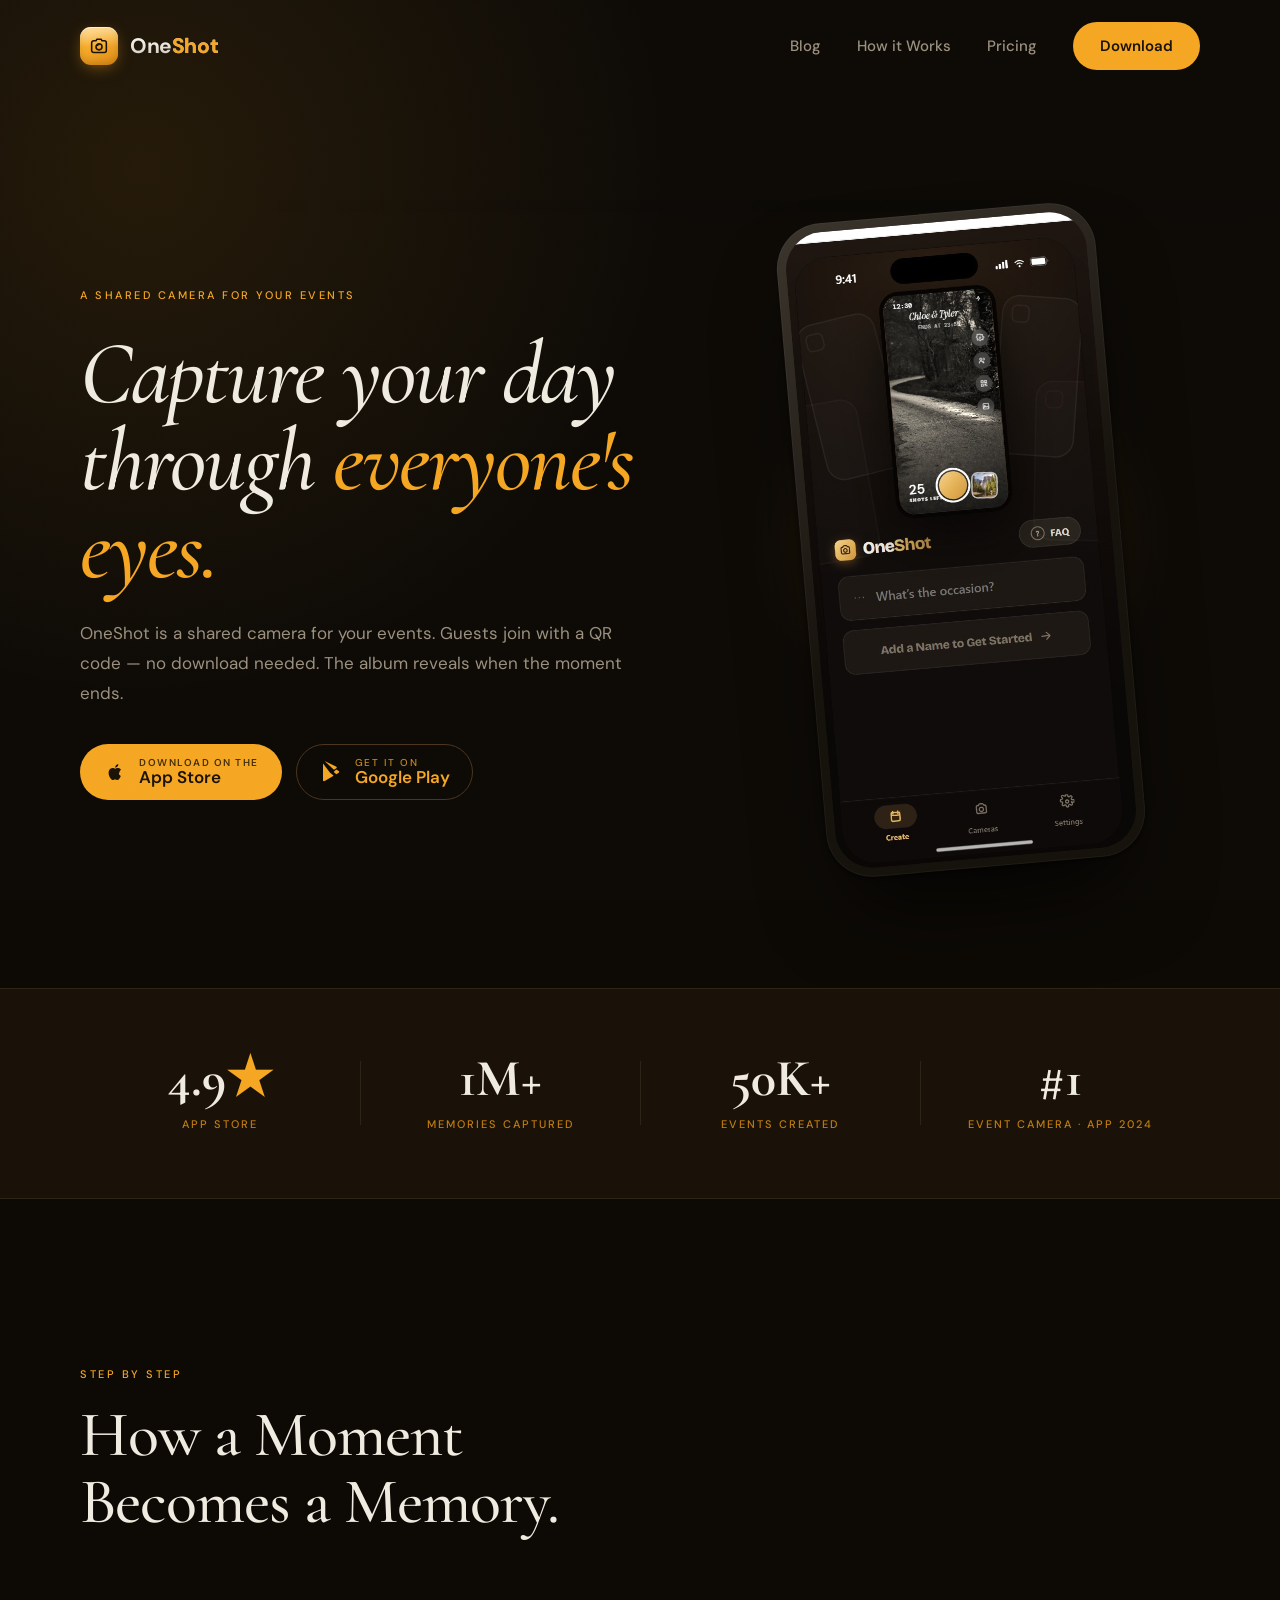
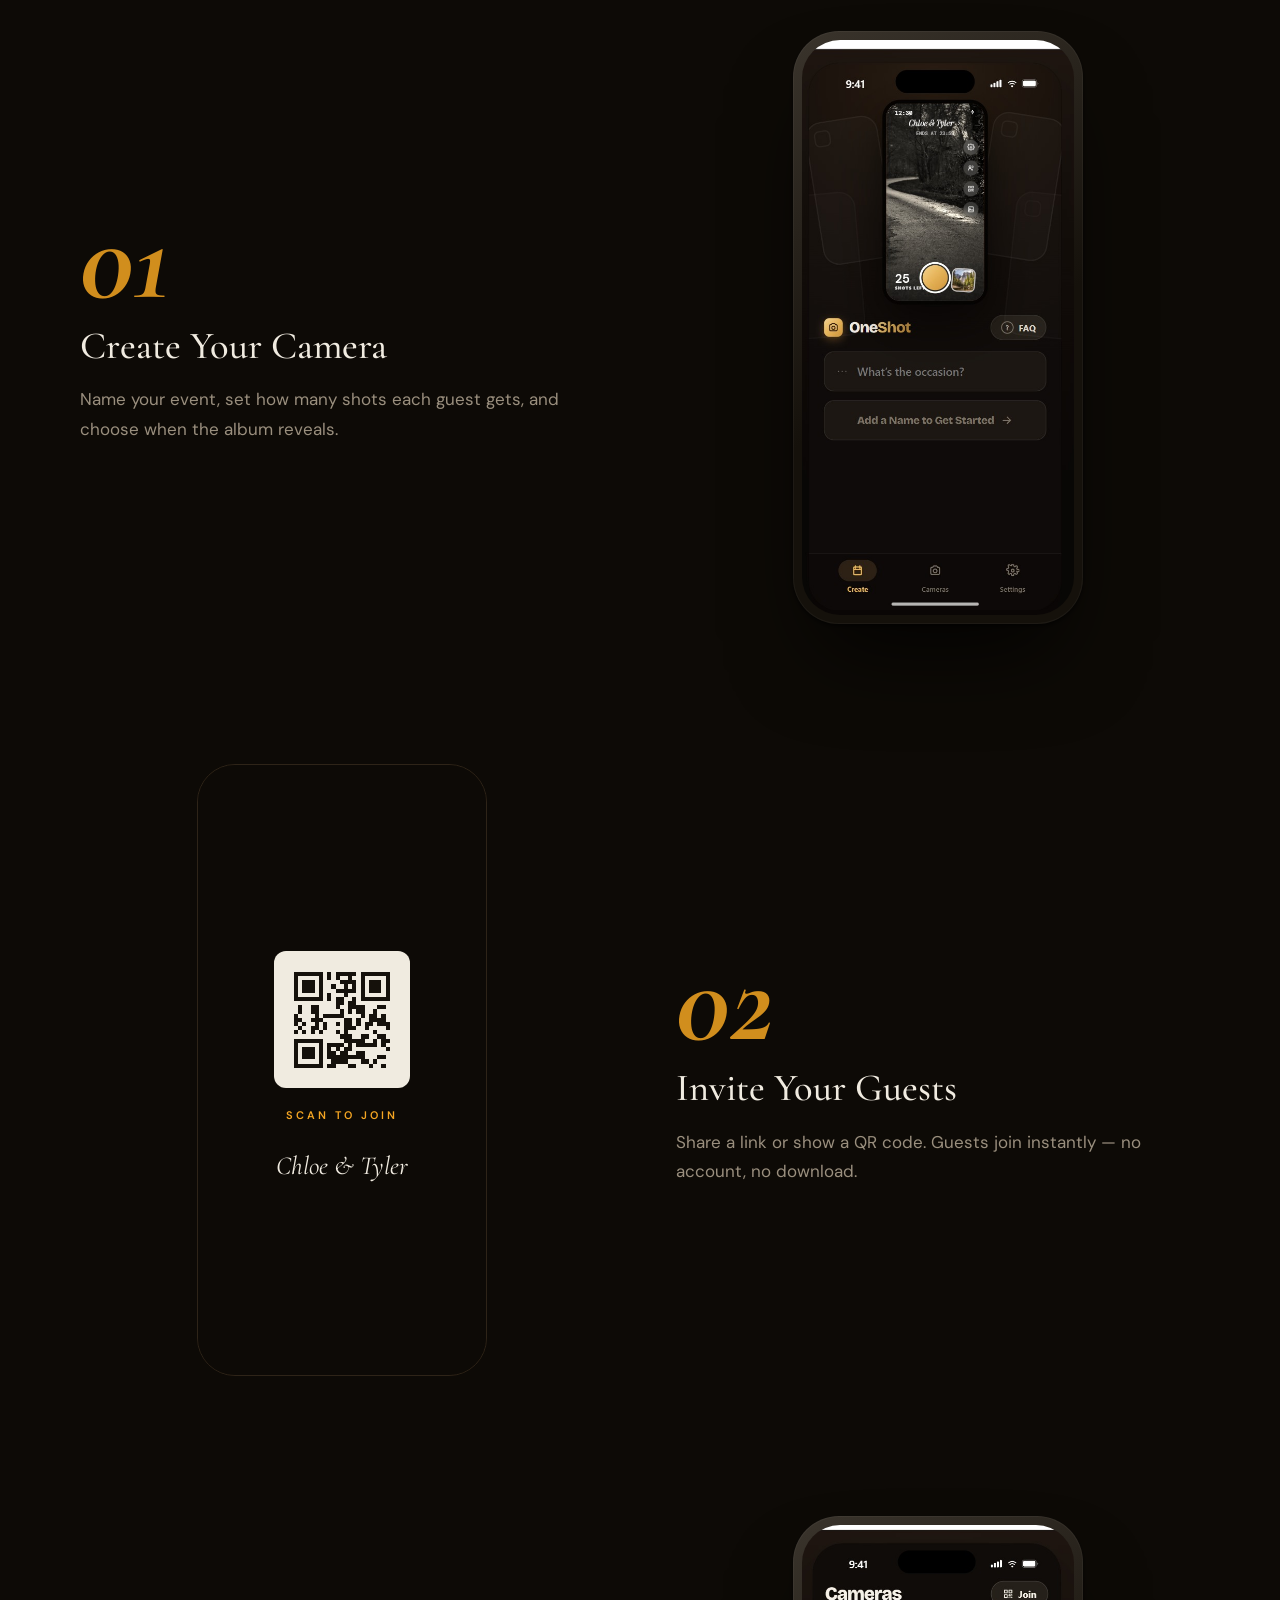
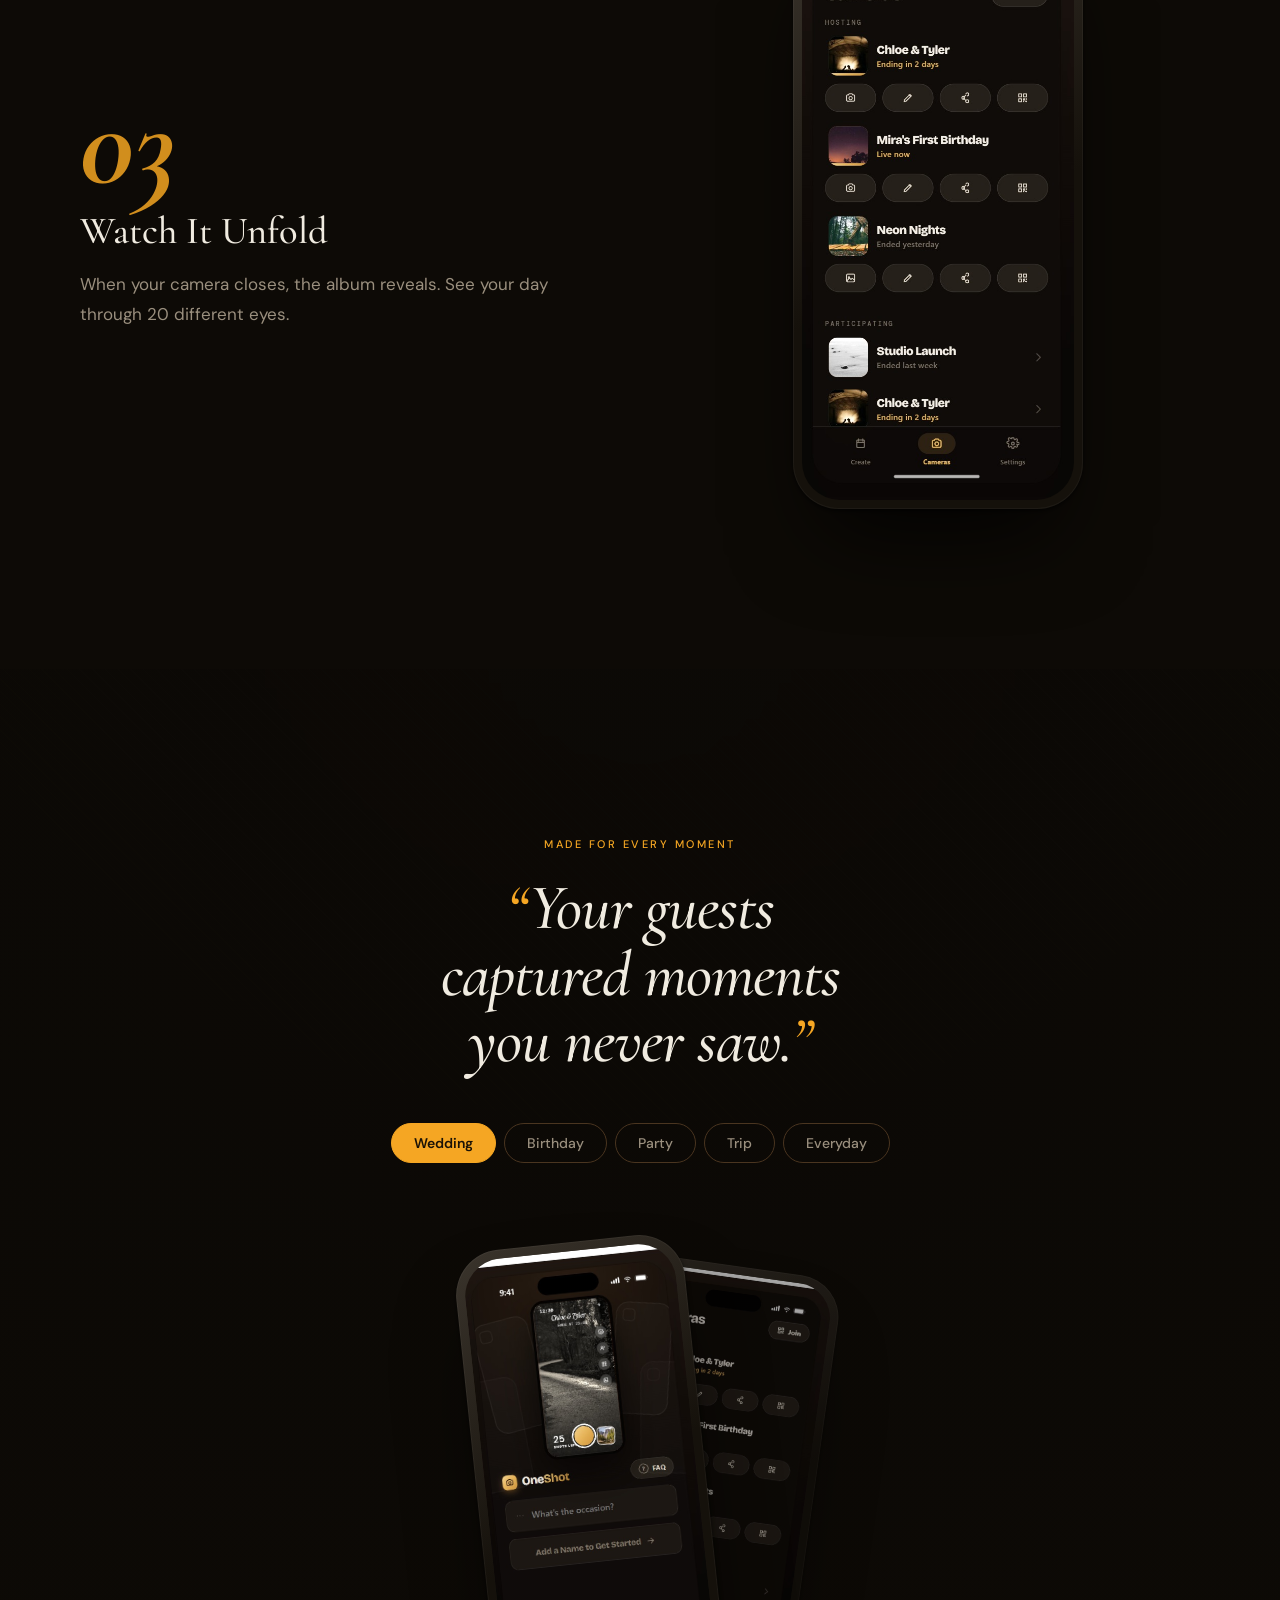
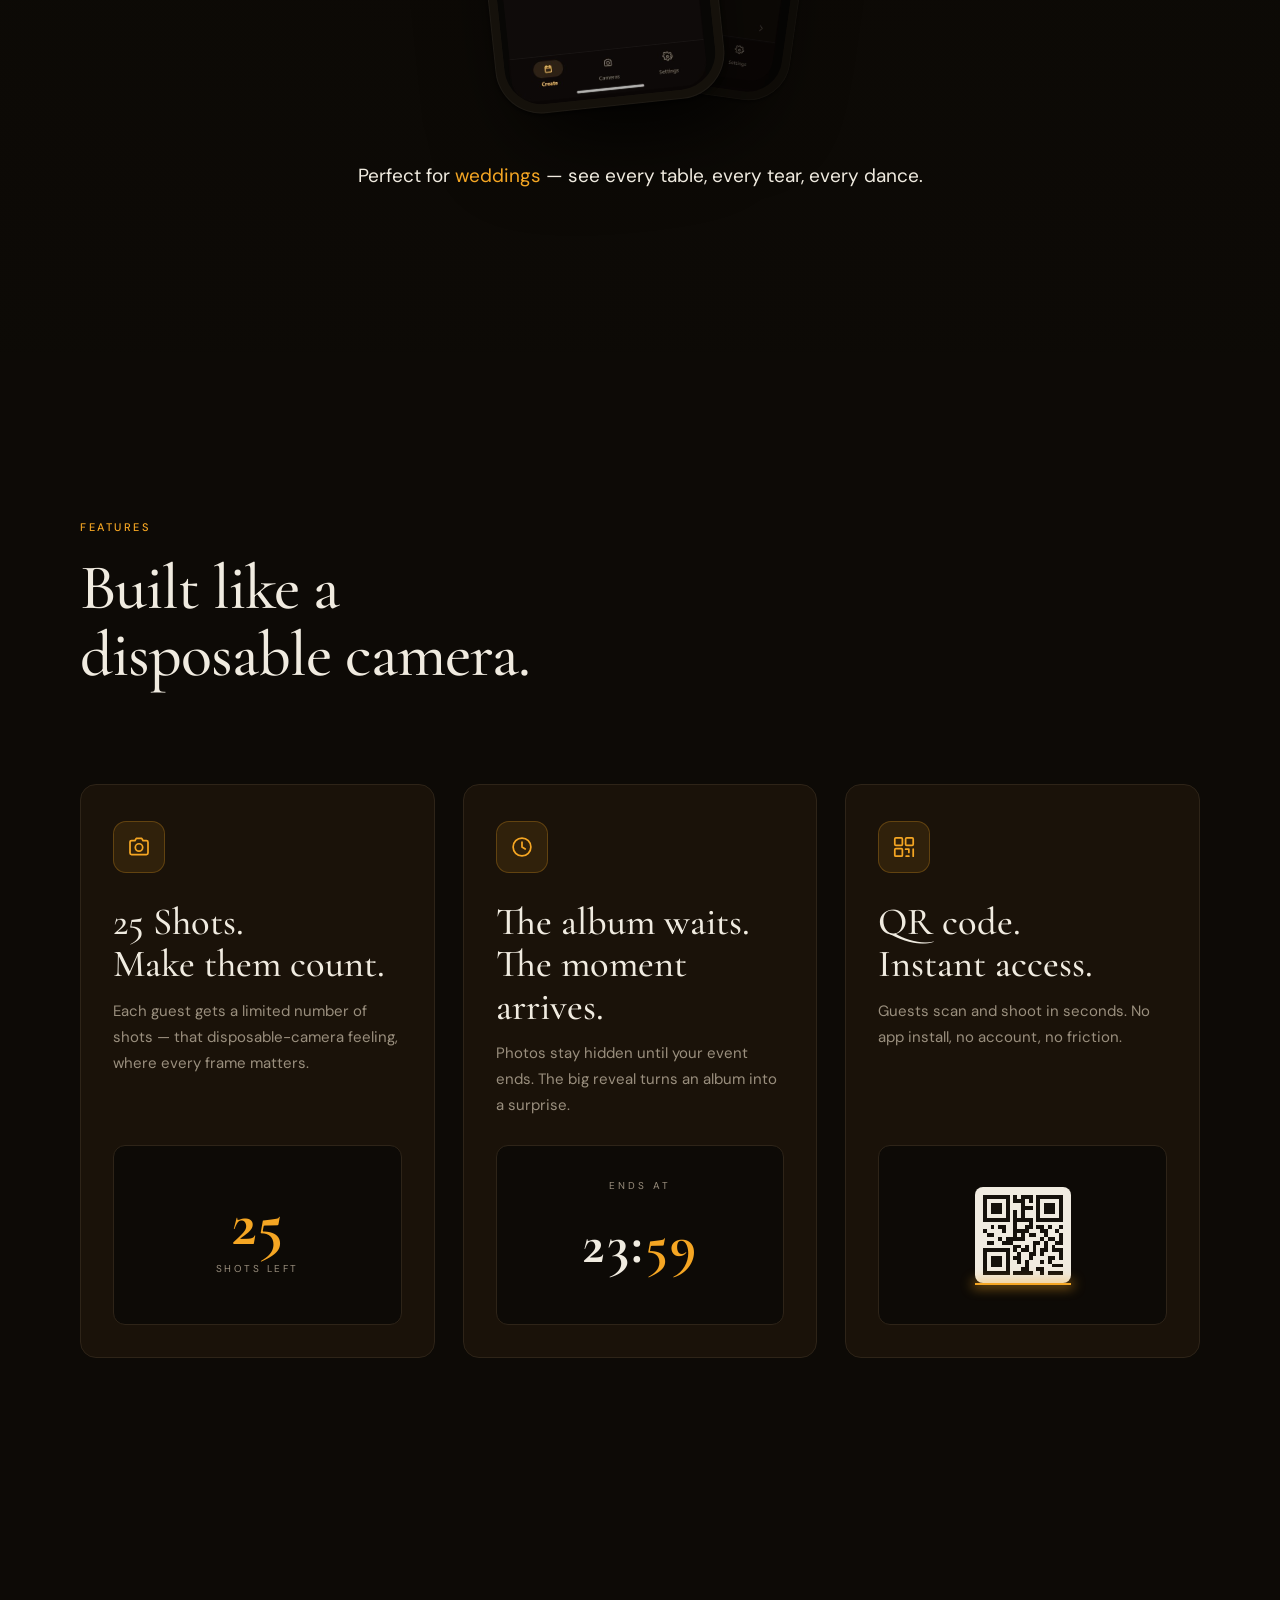
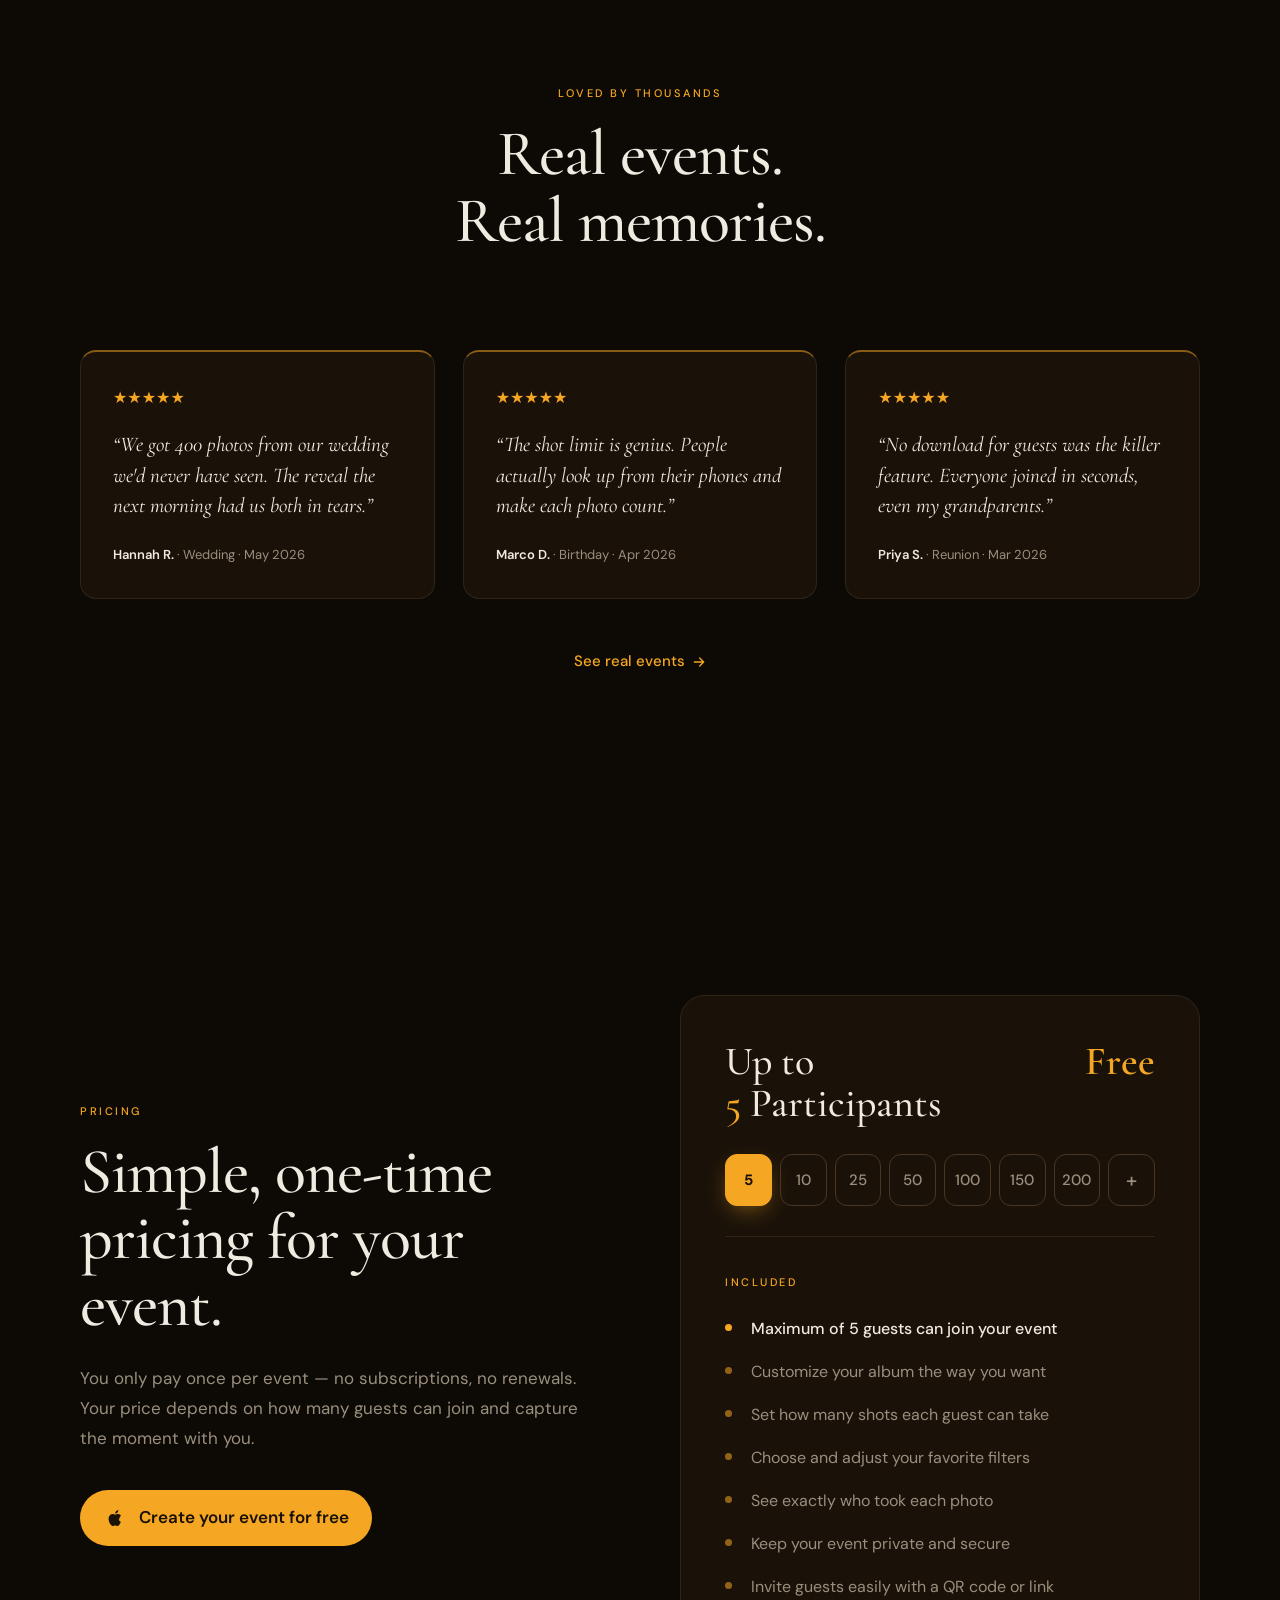
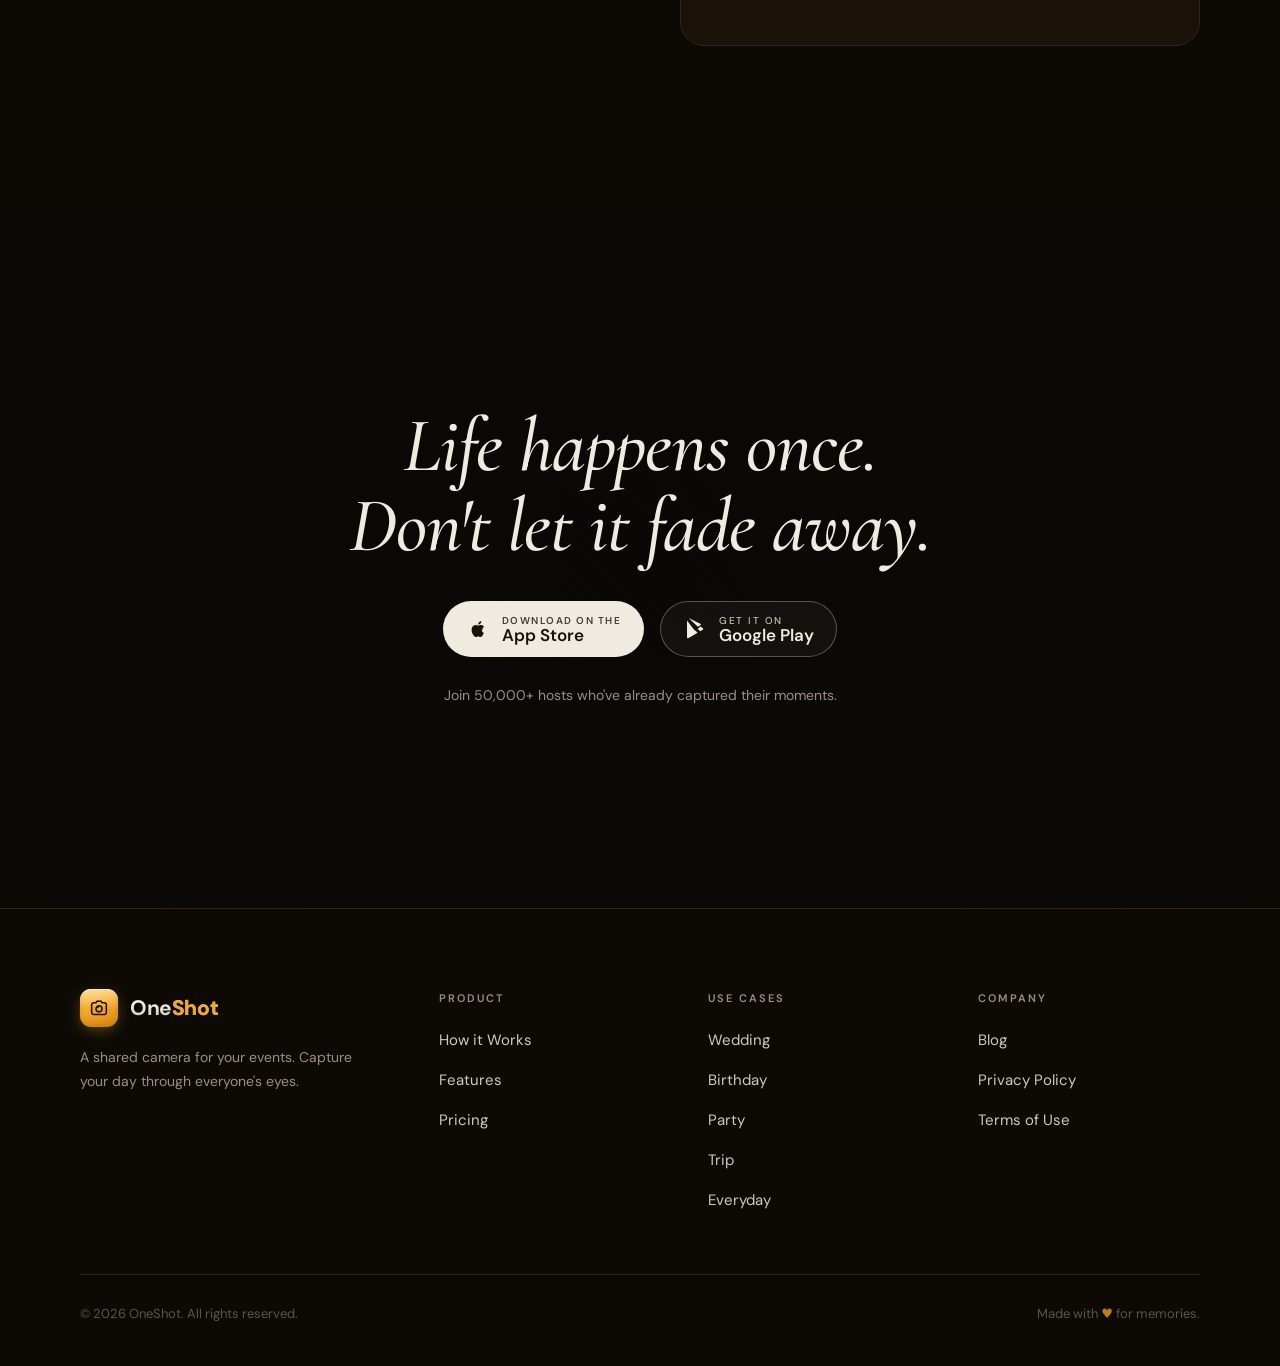
==== index.html @ 164ce658 "OneShot landing page + blog Static marketing site for the OneShot shared-camera app: cinematic hero," ====
<!DOCTYPE html>
<html lang="en">
<head>
<meta charset="UTF-8">
<meta name="viewport" content="width=device-width, initial-scale=1.0">
<title>OneShot — A shared camera for your events</title>
<meta name="description" content="OneShot is a shared camera for your events. Guests join with a QR code — no download needed. The album reveals when the moment ends.">
<link rel="preconnect" href="https://fonts.googleapis.com">
<link rel="preconnect" href="https://fonts.gstatic.com" crossorigin>
<link rel="stylesheet" href="css/styles.css">
</head>
<body>
<div class="grain"></div>

<!-- ============================ NAV ============================ -->
<header class="nav" id="nav">
  <div class="nav-inner">
    <a href="#top" class="logo">
      <span class="logo-mark">
        <svg viewBox="0 0 24 24" fill="none" stroke="currentColor" stroke-width="1.7" stroke-linecap="round" stroke-linejoin="round"><path d="M8.7 6.3l1-1.7h4.6l1 1.7h2.5A2.2 2.2 0 0 1 20 8.5v8.3A2.2 2.2 0 0 1 17.8 19H6.2A2.2 2.2 0 0 1 4 16.8V8.5a2.2 2.2 0 0 1 2.2-2.2z"/><circle cx="12" cy="12.9" r="3.3"/><path d="M10.1 11.6a2.5 2.5 0 0 1 1.9-1" stroke-width="1.3"/></svg>
      </span>
      <span class="logo-word">One<b>Shot</b></span>
    </a>
    <nav class="nav-links">
      <a class="navlink" href="blog.html">Blog</a>
      <a class="navlink" href="#how">How it Works</a>
      <a class="navlink" href="#pricing">Pricing</a>
      <a class="btn btn-primary" href="#download">Download</a>
    </nav>
    <button class="nav-toggle" id="navToggle" aria-label="Open menu">
      <svg viewBox="0 0 24 24" fill="none" stroke="currentColor" stroke-width="1.8" stroke-linecap="round"><path d="M4 7h16M4 12h16M4 17h16"/></svg>
    </button>
  </div>
</header>

<!-- Mobile menu overlay -->
<div class="mobile-menu" id="mobileMenu">
  <div class="mm-top">
    <span class="logo"><span class="logo-mark"><svg viewBox="0 0 24 24" fill="none" stroke="currentColor" stroke-width="1.7" stroke-linecap="round" stroke-linejoin="round"><path d="M8.7 6.3l1-1.7h4.6l1 1.7h2.5A2.2 2.2 0 0 1 20 8.5v8.3A2.2 2.2 0 0 1 17.8 19H6.2A2.2 2.2 0 0 1 4 16.8V8.5a2.2 2.2 0 0 1 2.2-2.2z"/><circle cx="12" cy="12.9" r="3.3"/><path d="M10.1 11.6a2.5 2.5 0 0 1 1.9-1" stroke-width="1.3"/></svg></span><span class="logo-word">One<b>Shot</b></span></span>
    <button class="mm-close" id="mmClose" aria-label="Close menu"><svg viewBox="0 0 24 24" fill="none" stroke="currentColor" stroke-width="1.8" stroke-linecap="round"><path d="M6 6l12 12M18 6L6 18"/></svg></button>
  </div>
  <nav>
    <a href="blog.html" data-mm>Blog</a>
    <a href="#how" data-mm>How it Works</a>
    <a href="#features" data-mm>Features</a>
    <a href="#pricing" data-mm>Pricing</a>
    <a href="#download" class="accent" data-mm>Download</a>
  </nav>
</div>

<main id="top">

<!-- ============================ HERO ============================ -->
<section class="hero" id="download">
  <div class="ph hero-bg-photo" data-label=""></div>
  <div class="wrap hero-grid">
    <div class="hero-copy reveal">
      <span class="eyebrow">A shared camera for your events</span>
      <h1 class="h1" id="heroTitle">Capture your day<br>through <span class="accent">everyone's eyes.</span></h1>
      <p class="lead">OneShot is a shared camera for your events. Guests join with a QR code — no download needed. The album reveals when the moment ends.</p>
      <div class="hero-cta">
        <a href="#" class="btn btn-primary store-btn">
          <svg viewBox="0 0 24 24" fill="currentColor"><path d="M16.4 12.7c0-2 1.6-3 1.7-3a3.7 3.7 0 0 0-2.9-1.6c-1.2-.1-2.4.7-3 .7s-1.6-.7-2.6-.7A3.9 3.9 0 0 0 6.3 10c-1.4 2.5-.4 6.1 1 8.1.6 1 1.4 2.1 2.4 2 .9 0 1.3-.6 2.4-.6s1.4.6 2.4.6 1.7-1 2.3-2a8 8 0 0 0 1-2.1 3.5 3.5 0 0 1-2-3.3zM14.5 6.6A3.5 3.5 0 0 0 15.3 4a3.6 3.6 0 0 0-2.3 1.2 3.3 3.3 0 0 0-.8 2.5 3 3 0 0 0 2.3-1.1z"/></svg>
          <span class="sb-stack"><span class="sb-top">Download on the</span><span class="sb-main">App Store</span></span>
        </a>
        <a href="#" class="btn btn-ghost store-btn">
          <svg viewBox="0 0 24 24" fill="currentColor"><path d="M4 3.4v17.2c0 .5.5.8.9.5l9.3-5.4-3.3-3.3L4 3.4zm10.9 6.3l2.4-1.4c.6-.4.6-1.3 0-1.6L5.6 1.1l9.3 8.6zM4.9 21.4l9.7-5.6-2.4-2.4-7.3 8zm12.4-7.2l2.4-1.4c.7-.4.7-1.5 0-1.9l-2.4-1.4-2.6 2.4 2.6 2.3z"/></svg>
          <span class="sb-stack"><span class="sb-top">Get it on</span><span class="sb-main">Google Play</span></span>
        </a>
      </div>
    </div>
    <div class="hero-visual reveal" style="--reveal-delay:.15s">
      <div class="hero-phone">
        <div class="phone">
          <div class="phone-screen"><img src="assets/app-create.jpeg" alt="OneShot Create screen"></div>
        </div>
      </div>
    </div>
  </div>
</section>

<!-- ========================= STATS BAR ========================= -->
<section class="stats">
  <div class="wrap">
    <div class="stats-grid">
      <div class="stat reveal">
        <div class="stat-num"><span data-count="4.9" data-decimals="1">4.9</span><span class="accent">★</span></div>
        <div class="stat-label">App Store</div>
      </div>
      <div class="stat reveal" style="--reveal-delay:.08s">
        <div class="stat-num"><span data-count="1" data-suffix="M+">1M+</span></div>
        <div class="stat-label">Memories Captured</div>
      </div>
      <div class="stat reveal" style="--reveal-delay:.16s">
        <div class="stat-num"><span data-count="50" data-suffix="K+">50K+</span></div>
        <div class="stat-label">Events Created</div>
      </div>
      <div class="stat reveal" style="--reveal-delay:.24s">
        <div class="stat-num">#1</div>
        <div class="stat-label">Event Camera · App 2024</div>
      </div>
    </div>
  </div>
</section>

<!-- ======================= HOW IT WORKS ======================== -->
<section class="how section-pad" id="how">
  <div class="wrap">
    <div class="section-head reveal">
      <span class="eyebrow">Step by step</span>
      <h2 class="h2">How a Moment<br>Becomes a Memory.</h2>
    </div>

    <div class="step reveal">
      <div class="step-text">
        <div class="step-num">01</div>
        <h3 class="h3">Create Your Camera</h3>
        <p>Name your event, set how many shots each guest gets, and choose when the album reveals.</p>
      </div>
      <div class="step-media">
        <div class="phone"><div class="phone-screen"><img src="assets/app-create.jpeg" alt="Create your camera"></div></div>
      </div>
    </div>

    <div class="step reverse reveal">
      <div class="step-text">
        <div class="step-num">02</div>
        <h3 class="h3">Invite Your Guests</h3>
        <p>Share a link or show a QR code. Guests join instantly — no account, no download.</p>
      </div>
      <div class="step-media">
        <div class="step-frame ph" data-label="QR / Invite screen" style="aspect-ratio:535/1130; max-width:290px; border-radius:38px;">
          <div class="invite-mock">
            <div class="qr-big" id="qrBig"></div>
            <div class="invite-label">SCAN TO JOIN</div>
            <div class="invite-event">Chloe &amp; Tyler</div>
          </div>
        </div>
      </div>
    </div>

    <div class="step reveal">
      <div class="step-text">
        <div class="step-num">03</div>
        <h3 class="h3">Watch It Unfold</h3>
        <p>When your camera closes, the album reveals. See your day through 20 different eyes.</p>
      </div>
      <div class="step-media">
        <div class="phone"><div class="phone-screen"><img src="assets/app-cameras.jpeg" alt="Cameras list"></div></div>
      </div>
    </div>
  </div>
</section>

<!-- ========================= USE CASES ========================= -->
<section class="usecases" id="usecases">
  <div class="ph usecases-bg" id="usecaseBg" data-label=""></div>
  <div class="wrap">
    <div style="text-align:center" class="reveal">
      <span class="eyebrow">Made for every moment</span>
      <h2 class="h2 italic usecases-quote"><span class="qmark">“</span>Your guests captured moments you never saw.<span class="qmark">”</span></h2>
    </div>

    <div class="tabs reveal" id="tabs">
      <button class="tab active" data-tab="wedding">Wedding</button>
      <button class="tab" data-tab="birthday">Birthday</button>
      <button class="tab" data-tab="party">Party</button>
      <button class="tab" data-tab="trip">Trip</button>
      <button class="tab" data-tab="everyday">Everyday</button>
    </div>

    <div class="usecase-stage reveal">
      <div class="usecase-panel active" data-panel="wedding">
        <div class="usecase-phones">
          <div class="phone back"><div class="phone-screen"><img src="assets/app-cameras.jpeg" alt=""></div></div>
          <div class="phone front"><div class="phone-screen"><img src="assets/app-create.jpeg" alt=""></div></div>
        </div>
        <p class="usecase-caption">Perfect for <span class="accent">weddings</span> — see every table, every tear, every dance.</p>
      </div>
      <div class="usecase-panel" data-panel="birthday">
        <div class="usecase-phones">
          <div class="phone back"><div class="phone-screen"><img src="assets/app-create.jpeg" alt=""></div></div>
          <div class="phone front"><div class="phone-screen"><img src="assets/app-cameras.jpeg" alt=""></div></div>
        </div>
        <p class="usecase-caption">Every <span class="accent">birthday</span> wish, candle and surprise — caught from the crowd, not just the host.</p>
      </div>
      <div class="usecase-panel" data-panel="party">
        <div class="usecase-phones">
          <div class="phone back"><div class="phone-screen"><img src="assets/app-cameras.jpeg" alt=""></div></div>
          <div class="phone front"><div class="phone-screen"><img src="assets/app-create.jpeg" alt=""></div></div>
        </div>
        <p class="usecase-caption">The <span class="accent">party</span> as everyone lived it — the late nights you'd otherwise forget.</p>
      </div>
      <div class="usecase-panel" data-panel="trip">
        <div class="usecase-phones">
          <div class="phone back"><div class="phone-screen"><img src="assets/app-create.jpeg" alt=""></div></div>
          <div class="phone front"><div class="phone-screen"><img src="assets/app-cameras.jpeg" alt=""></div></div>
        </div>
        <p class="usecase-caption">One shared roll for the whole <span class="accent">trip</span> — every viewpoint, one album.</p>
      </div>
      <div class="usecase-panel" data-panel="everyday">
        <div class="usecase-phones">
          <div class="phone back"><div class="phone-screen"><img src="assets/app-cameras.jpeg" alt=""></div></div>
          <div class="phone front"><div class="phone-screen"><img src="assets/app-create.jpeg" alt=""></div></div>
        </div>
        <p class="usecase-caption">Even an <span class="accent">everyday</span> dinner becomes worth remembering when everyone shoots it.</p>
      </div>
    </div>
  </div>
</section>

<!-- ========================= FEATURES ========================== -->
<section class="features section-pad" id="features">
  <div class="wrap">
    <div class="section-head reveal">
      <span class="eyebrow">Features</span>
      <h2 class="h2">Built like a<br>disposable camera.</h2>
    </div>
    <div class="features-grid">
      <div class="feature-card reveal">
        <div class="feature-icon"><svg viewBox="0 0 24 24" fill="none" stroke="currentColor" stroke-width="1.6" stroke-linecap="round" stroke-linejoin="round"><path d="M14.5 4l1.3 2.2h3A1.5 1.5 0 0 1 20.3 7.7v9.8A1.5 1.5 0 0 1 18.8 19H5.2A1.5 1.5 0 0 1 3.7 17.5V7.7A1.5 1.5 0 0 1 5.2 6.2h3L9.5 4z"/><circle cx="12" cy="12.4" r="3.4"/></svg></div>
        <h3 class="h3">25 Shots.<br>Make them count.</h3>
        <p>Each guest gets a limited number of shots — that disposable-camera feeling, where every frame matters.</p>
        <div class="feature-visual">
          <div class="shot-counter"><div class="num" id="shotNum">25</div><div class="lbl">Shots Left</div></div>
        </div>
      </div>

      <div class="feature-card reveal" style="--reveal-delay:.1s">
        <div class="feature-icon"><svg viewBox="0 0 24 24" fill="none" stroke="currentColor" stroke-width="1.6" stroke-linecap="round" stroke-linejoin="round"><circle cx="12" cy="12" r="8.2"/><path d="M12 7.5V12l3 1.8"/></svg></div>
        <h3 class="h3">The album waits.<br>The moment arrives.</h3>
        <p>Photos stay hidden until your event ends. The big reveal turns an album into a surprise.</p>
        <div class="feature-visual">
          <div class="clock-vis"><div class="ends">Ends at</div><div class="time">23:<span class="accent">59</span></div></div>
        </div>
      </div>

      <div class="feature-card reveal" style="--reveal-delay:.2s">
        <div class="feature-icon"><svg viewBox="0 0 24 24" fill="none" stroke="currentColor" stroke-width="1.6" stroke-linecap="round" stroke-linejoin="round"><rect x="3.5" y="3.5" width="7" height="7" rx="1"/><rect x="3.5" y="13.5" width="7" height="7" rx="1"/><rect x="13.5" y="3.5" width="7" height="7" rx="1"/><path d="M13.5 14h3v3M20.5 14v6.5M16.5 20.5H14"/></svg></div>
        <h3 class="h3">QR code.<br>Instant access.</h3>
        <p>Guests scan and shoot in seconds. No app install, no account, no friction.</p>
        <div class="feature-visual">
          <div class="qr-vis"><div id="qrSmall"></div><div class="qr-scan"></div></div>
        </div>
      </div>
    </div>
  </div>
</section>

<!-- ======================= TESTIMONIALS ======================== -->
<section class="testimonials section-pad">
  <div class="wrap">
    <div class="section-head reveal" style="margin-inline:auto; text-align:center;">
      <span class="eyebrow">Loved by thousands</span>
      <h2 class="h2">Real events.<br>Real memories.</h2>
    </div>
    <div class="testi-grid">
      <div class="testi-card reveal">
        <div class="stars">★★★★★</div>
        <p class="testi-text">“We got 400 photos from our wedding we'd never have seen. The reveal the next morning had us both in tears.”</p>
        <div class="testi-meta"><b>Hannah R.</b> · Wedding · May 2026</div>
      </div>
      <div class="testi-card reveal" style="--reveal-delay:.1s">
        <div class="stars">★★★★★</div>
        <p class="testi-text">“The shot limit is genius. People actually look up from their phones and make each photo count.”</p>
        <div class="testi-meta"><b>Marco D.</b> · Birthday · Apr 2026</div>
      </div>
      <div class="testi-card reveal" style="--reveal-delay:.2s">
        <div class="stars">★★★★★</div>
        <p class="testi-text">“No download for guests was the killer feature. Everyone joined in seconds, even my grandparents.”</p>
        <div class="testi-meta"><b>Priya S.</b> · Reunion · Mar 2026</div>
      </div>
    </div>
    <div style="text-align:center; margin-top:48px;" class="reveal">
      <a href="#" class="text-link">See real events <svg viewBox="0 0 24 24" fill="none" stroke="currentColor" stroke-width="2" stroke-linecap="round" stroke-linejoin="round"><path d="M5 12h14M13 6l6 6-6 6"/></svg></a>
    </div>
  </div>
</section>

<!-- ========================== PRICING ========================== -->
<section class="pricing section-pad" id="pricing">
  <div class="wrap pricing-layout">
    <div class="pricing-copy reveal">
      <span class="eyebrow">Pricing</span>
      <h2 class="h2">Simple, one-time<br>pricing for your event.</h2>
      <p class="lead">You only pay once per event — no subscriptions, no renewals. Your price depends on how many guests can join and capture the moment with you.</p>
      <a href="#download" class="btn btn-primary store-btn">
        <svg viewBox="0 0 24 24" fill="currentColor"><path d="M16.4 12.7c0-2 1.6-3 1.7-3a3.7 3.7 0 0 0-2.9-1.6c-1.2-.1-2.4.7-3 .7s-1.6-.7-2.6-.7A3.9 3.9 0 0 0 6.3 10c-1.4 2.5-.4 6.1 1 8.1.6 1 1.4 2.1 2.4 2 .9 0 1.3-.6 2.4-.6s1.4.6 2.4.6 1.7-1 2.3-2a8 8 0 0 0 1-2.1 3.5 3.5 0 0 1-2-3.3zM14.5 6.6A3.5 3.5 0 0 0 15.3 4a3.6 3.6 0 0 0-2.3 1.2 3.3 3.3 0 0 0-.8 2.5 3 3 0 0 0 2.3-1.1z"/></svg>
        <span class="sb-main">Create your event for free</span>
      </a>
    </div>

    <div class="pricing-card reveal" style="--reveal-delay:.12s">
      <div class="pc-head">
        <div class="pc-title">Up to<br><span id="pcCount" class="pc-anim">5</span> Participants</div>
        <div class="pc-price pc-anim" id="pcPrice">Free</div>
      </div>
      <div class="pc-pills" id="pcPills">
        <button class="pc-pill active" data-n="5">5</button>
        <button class="pc-pill" data-n="10">10</button>
        <button class="pc-pill" data-n="25">25</button>
        <button class="pc-pill" data-n="50">50</button>
        <button class="pc-pill" data-n="100">100</button>
        <button class="pc-pill" data-n="150">150</button>
        <button class="pc-pill" data-n="200">200</button>
        <button class="pc-pill pc-pill-plus" data-n="custom" aria-label="More than 200">+</button>
      </div>
      <div class="pc-divider"></div>
      <div class="pc-included">
        <span class="eyebrow">Included</span>
        <ul>
          <li id="pcMax">Maximum of 5 guests can join your event</li>
          <li>Customize your album the way you want</li>
          <li>Set how many shots each guest can take</li>
          <li>Choose and adjust your favorite filters</li>
          <li>See exactly who took each photo</li>
          <li>Keep your event private and secure</li>
          <li>Invite guests easily with a QR code or link</li>
        </ul>
      </div>
    </div>
  </div>
</section>

<!-- ========================= FINAL CTA ========================= -->
<section class="final">
  <div class="ph final-bg" data-label=""></div>
  <div class="wrap">
    <h2 class="h2 italic reveal" style="font-size:clamp(44px,6vw,80px)">Life happens once.<br>Don't let it fade away.</h2>
    <div class="final-stores reveal" style="--reveal-delay:.1s">
      <a href="#" class="btn btn-light store-btn">
        <svg viewBox="0 0 24 24" fill="currentColor"><path d="M16.4 12.7c0-2 1.6-3 1.7-3a3.7 3.7 0 0 0-2.9-1.6c-1.2-.1-2.4.7-3 .7s-1.6-.7-2.6-.7A3.9 3.9 0 0 0 6.3 10c-1.4 2.5-.4 6.1 1 8.1.6 1 1.4 2.1 2.4 2 .9 0 1.3-.6 2.4-.6s1.4.6 2.4.6 1.7-1 2.3-2a8 8 0 0 0 1-2.1 3.5 3.5 0 0 1-2-3.3zM14.5 6.6A3.5 3.5 0 0 0 15.3 4a3.6 3.6 0 0 0-2.3 1.2 3.3 3.3 0 0 0-.8 2.5 3 3 0 0 0 2.3-1.1z"/></svg>
        <span class="sb-stack"><span class="sb-top">Download on the</span><span class="sb-main">App Store</span></span>
      </a>
      <a href="#" class="btn btn-outline-light store-btn">
        <svg viewBox="0 0 24 24" fill="currentColor"><path d="M4 3.4v17.2c0 .5.5.8.9.5l9.3-5.4-3.3-3.3L4 3.4zm10.9 6.3l2.4-1.4c.6-.4.6-1.3 0-1.6L5.6 1.1l9.3 8.6zM4.9 21.4l9.7-5.6-2.4-2.4-7.3 8zm12.4-7.2l2.4-1.4c.7-.4.7-1.5 0-1.9l-2.4-1.4-2.6 2.4 2.6 2.3z"/></svg>
        <span class="sb-stack"><span class="sb-top">Get it on</span><span class="sb-main">Google Play</span></span>
      </a>
    </div>
    <p class="final-note reveal" style="--reveal-delay:.2s">Join 50,000+ hosts who've already captured their moments.</p>
  </div>
</section>

</main>

<!-- ========================== FOOTER =========================== -->
<footer class="footer">
  <div class="wrap">
    <div class="footer-grid">
      <div class="footer-brand">
        <a href="#top" class="logo">
          <span class="logo-mark"><svg viewBox="0 0 24 24" fill="none" stroke="currentColor" stroke-width="1.7" stroke-linecap="round" stroke-linejoin="round"><path d="M8.7 6.3l1-1.7h4.6l1 1.7h2.5A2.2 2.2 0 0 1 20 8.5v8.3A2.2 2.2 0 0 1 17.8 19H6.2A2.2 2.2 0 0 1 4 16.8V8.5a2.2 2.2 0 0 1 2.2-2.2z"/><circle cx="12" cy="12.9" r="3.3"/><path d="M10.1 11.6a2.5 2.5 0 0 1 1.9-1" stroke-width="1.3"/></svg></span>
          <span class="logo-word">One<b>Shot</b></span>
        </a>
        <p>A shared camera for your events. Capture your day through everyone's eyes.</p>
      </div>
      <div class="footer-col">
        <h4>Product</h4>
        <ul><li><a href="#how">How it Works</a></li><li><a href="#features">Features</a></li><li><a href="#pricing">Pricing</a></li></ul>
      </div>
      <div class="footer-col">
        <h4>Use Cases</h4>
        <ul><li><a href="#usecases">Wedding</a></li><li><a href="#usecases">Birthday</a></li><li><a href="#usecases">Party</a></li><li><a href="#usecases">Trip</a></li><li><a href="#usecases">Everyday</a></li></ul>
      </div>
      <div class="footer-col">
        <h4>Company</h4>
        <ul><li><a href="blog.html">Blog</a></li><li><a href="#">Privacy Policy</a></li><li><a href="#">Terms of Use</a></li></ul>
      </div>
    </div>
    <div class="footer-bar">
      <span>© 2026 OneShot. All rights reserved.</span>
      <span>Made with <span class="heart">♥</span> for memories.</span>
    </div>
  </div>
</footer>

<script src="js/main.js"></script>
</body>
</html>
---- css/styles.css ----
/* ============================================================
   OneShot — Landing Page
   Design tokens per brief v1.0
   ============================================================ */

@import url('https://fonts.googleapis.com/css2?family=Cormorant+Garamond:ital,wght@0,400;0,500;0,600;0,700;1,400;1,500;1,600;1,700&family=DM+Sans:opsz,wght@9..40,300;9..40,400;9..40,500;9..40,600;9..40,700&display=swap');

:root {
  /* Backgrounds */
  --bg-1: #0D0A06;   /* primary — near black, warm */
  --bg-2: #1A1209;   /* card / surface */
  --bg-3: #231810;   /* hover */

  /* Accent (tweakable) */
  --accent: #F5A623;        /* primary gold */
  --accent-muted: #C17D0E;  /* secondary gold */
  --accent-rgb: 245, 166, 35;

  /* Text */
  --text-1: #F0EBE0;  /* off white */
  --text-2: #9A8F7E;  /* muted */
  --text-3: #5C5347;  /* placeholder / disabled */

  /* Lines */
  --border: #2E2418;
  --border-accent: #4A3520;

  /* Type */
  --display: 'Cormorant Garamond', Georgia, serif;
  --body: 'DM Sans', system-ui, sans-serif;

  /* Layout */
  --maxw: 1280px;
  --gutter: 80px;
  --section-pad: 160px;

  /* Radii */
  --r-card: 16px;
  --r-btn: 8px;
  --r-pill: 100px;

  /* Motion (tweakable) */
  --motion-scale: 1;
  --grain-opacity: 0.05;
}

* { box-sizing: border-box; margin: 0; padding: 0; }

html { scroll-behavior: smooth; }

body {
  background: var(--bg-1);
  color: var(--text-1);
  font-family: var(--body);
  font-size: 16px;
  line-height: 1.75;
  font-weight: 400;
  -webkit-font-smoothing: antialiased;
  text-rendering: optimizeLegibility;
  overflow-x: clip;
}

img { display: block; max-width: 100%; }
a { color: inherit; text-decoration: none; }

/* ---- Grain overlay ---- */
.grain {
  position: fixed;
  inset: 0;
  z-index: 9000;
  pointer-events: none;
  opacity: var(--grain-opacity);
  background-image: url("data:image/svg+xml,%3Csvg xmlns='http://www.w3.org/2000/svg' width='160' height='160'%3E%3Cfilter id='n'%3E%3CfeTurbulence type='fractalNoise' baseFrequency='0.85' numOctaves='3' stitchTiles='stitch'/%3E%3C/filter%3E%3Crect width='100%25' height='100%25' filter='url(%23n)'/%3E%3C/svg%3E");
  mix-blend-mode: overlay;
}

/* ============================================================
   Layout helpers
   ============================================================ */
.wrap {
  max-width: var(--maxw);
  margin: 0 auto;
  padding: 0 var(--gutter);
}

section { position: relative; }
.section-pad { padding-block: var(--section-pad); }

/* ---- Eyebrow ---- */
.eyebrow {
  font-family: var(--body);
  font-size: 11px;
  font-weight: 500;
  letter-spacing: 2.5px;
  text-transform: uppercase;
  color: var(--accent);
  display: inline-block;
}

/* ---- Headings ---- */
.h1 {
  font-family: var(--display);
  font-style: italic;
  font-weight: 500;
  font-size: clamp(48px, 7vw, 96px);
  line-height: 0.98;
  letter-spacing: -2px;
}
.h2 {
  font-family: var(--display);
  font-weight: 500;
  font-size: clamp(38px, 5vw, 64px);
  line-height: 1.04;
  letter-spacing: -1px;
}
.h2.italic { font-style: italic; }
.h3 {
  font-family: var(--display);
  font-weight: 500;
  font-size: clamp(28px, 3vw, 40px);
  line-height: 1.1;
}
.accent { color: var(--accent); }
.lead {
  color: var(--text-2);
  font-size: 17px;
  line-height: 1.75;
  max-width: 46ch;
}

/* ============================================================
   Buttons
   ============================================================ */
.btn {
  display: inline-flex;
  align-items: center;
  gap: 10px;
  height: 48px;
  padding: 0 26px;
  border-radius: var(--r-pill);
  font-family: var(--body);
  font-weight: 500;
  font-size: 15px;
  cursor: pointer;
  border: 1px solid transparent;
  transition: transform .25s ease, box-shadow .3s ease, background .25s ease, border-color .25s ease;
  white-space: nowrap;
}
.btn svg { width: 18px; height: 18px; }
.btn-primary {
  background: var(--accent);
  color: #1a1206;
  font-weight: 600;
}
.btn-primary:hover {
  transform: scale(calc(1 + .03 * var(--motion-scale)));
  box-shadow: 0 0 0 1px rgba(var(--accent-rgb), .4), 0 12px 40px -8px rgba(var(--accent-rgb), .55);
}
.btn-ghost {
  background: transparent;
  color: var(--accent);
  border-color: var(--border-accent);
}
.btn-ghost:hover {
  background: rgba(var(--accent-rgb), .07);
  border-color: var(--accent);
}
.btn-light {
  background: var(--text-1);
  color: #1a1206;
  font-weight: 600;
}
.btn-light:hover { transform: scale(calc(1 + .03 * var(--motion-scale))); }
.btn-outline-light {
  background: rgba(240, 235, 224, .04);
  color: var(--text-1);
  border-color: rgba(240, 235, 224, .3);
}
.btn-outline-light:hover { border-color: var(--text-1); background: rgba(240,235,224,.08); }

.store-btn {
  display: inline-flex;
  align-items: center;
  gap: 12px;
  height: 56px;
  padding: 0 22px;
  border-radius: var(--r-pill);
}
.store-btn svg { width: 24px; height: 24px; flex: none; }
.store-btn .sb-top { font-size: 10px; letter-spacing: 1.5px; text-transform: uppercase; opacity: .8; line-height: 1.1; }
.store-btn .sb-main { font-size: 17px; font-weight: 600; line-height: 1.1; }
.store-btn .sb-stack { display: flex; flex-direction: column; align-items: flex-start; }

.text-link {
  color: var(--accent);
  display: inline-flex;
  align-items: center;
  gap: 6px;
  font-weight: 500;
  font-size: 15px;
  position: relative;
}
.text-link::after {
  content: '';
  position: absolute;
  left: 0; bottom: -2px;
  width: 0; height: 1px;
  background: var(--accent);
  transition: width .3s ease;
}
.text-link:hover::after { width: 100%; }
.text-link svg { width: 16px; height: 16px; transition: transform .3s ease; }
.text-link:hover svg { transform: translateX(4px); }

/* ============================================================
   Status pills
   ============================================================ */
.pill {
  display: inline-flex;
  align-items: center;
  gap: 7px;
  height: 26px;
  padding: 0 12px;
  border-radius: var(--r-pill);
  font-size: 11px;
  font-weight: 600;
  letter-spacing: .5px;
}
.pill .dot { width: 6px; height: 6px; border-radius: 50%; }
.pill-live { background: rgba(var(--accent-rgb), .15); color: var(--accent); }
.pill-live .dot { background: var(--accent); box-shadow: 0 0 0 0 rgba(var(--accent-rgb),.6); animation: ping 2s infinite; }
.pill-ended { background: rgba(154,143,126,.12); color: var(--text-2); }
.pill-ended .dot { background: var(--text-2); }
@keyframes ping {
  0% { box-shadow: 0 0 0 0 rgba(var(--accent-rgb),.5); }
  70% { box-shadow: 0 0 0 6px rgba(var(--accent-rgb),0); }
  100% { box-shadow: 0 0 0 0 rgba(var(--accent-rgb),0); }
}

/* ============================================================
   Logo
   ============================================================ */
.logo { display: inline-flex; align-items: center; gap: 12px; }
.logo-mark {
  position: relative;
  width: 38px; height: 38px;
  border-radius: 11px;
  background: linear-gradient(158deg, #FFCD61 0%, #F7AC2C 42%, #DD8916 100%);
  display: grid; place-items: center;
  color: #1a1206;
  overflow: hidden;
  box-shadow:
    0 4px 16px -4px rgba(var(--accent-rgb), .55),
    inset 0 1px 0 rgba(255, 255, 255, .55),
    inset 0 -3px 6px rgba(120, 70, 0, .25);
}
/* glossy top highlight */
.logo-mark::before {
  content: '';
  position: absolute;
  inset: 0;
  background: linear-gradient(180deg, rgba(255, 255, 255, .42), rgba(255, 255, 255, 0) 52%);
  pointer-events: none;
}
.logo-mark svg { position: relative; z-index: 1; width: 22px; height: 22px; }
.logo-word {
  font-size: 21px;
  font-weight: 700;
  letter-spacing: -.4px;
  background: linear-gradient(178deg, #FFFFFF 0%, #EFEADF 42%, #B7B0A2 100%);
  -webkit-background-clip: text;
  background-clip: text;
  color: transparent;
  -webkit-text-fill-color: transparent;
}
.logo-word b { font-weight: 700; color: var(--accent); -webkit-text-fill-color: var(--accent); }

/* ============================================================
   Navigation
   ============================================================ */
.nav {
  position: fixed;
  top: 0; left: 0; right: 0;
  z-index: 1000;
  transition: background .4s ease, backdrop-filter .4s ease, border-color .4s ease;
  border-bottom: 1px solid transparent;
}
.nav.scrolled {
  background: rgba(13, 10, 6, 0.85);
  backdrop-filter: blur(12px);
  -webkit-backdrop-filter: blur(12px);
  border-bottom-color: var(--border);
}
.nav-inner {
  max-width: var(--maxw);
  margin: 0 auto;
  padding: 22px var(--gutter);
  display: flex;
  align-items: center;
  justify-content: space-between;
}
.nav-links { display: flex; align-items: center; gap: 36px; }
.nav-links a.navlink {
  font-size: 15px;
  color: var(--text-2);
  font-weight: 500;
  transition: color .25s ease;
}
.nav-links a.navlink:hover { color: var(--text-1); }
.nav-toggle { display: none; background: none; border: 0; color: var(--text-1); cursor: pointer; }
.nav-toggle svg { width: 26px; height: 26px; }

/* Mobile overlay menu */
.mobile-menu {
  position: fixed;
  inset: 0;
  z-index: 1500;
  background: rgba(13,10,6,.97);
  backdrop-filter: blur(8px);
  display: flex;
  flex-direction: column;
  padding: 28px var(--gutter);
  opacity: 0;
  pointer-events: none;
  transition: opacity .35s ease;
}
.mobile-menu.open { opacity: 1; pointer-events: auto; }
.mobile-menu .mm-top { display: flex; align-items: center; justify-content: space-between; }
.mobile-menu .mm-close { background: none; border: 0; color: var(--text-1); cursor: pointer; }
.mobile-menu .mm-close svg { width: 28px; height: 28px; }
.mobile-menu nav {
  margin-top: auto; margin-bottom: auto;
  display: flex; flex-direction: column; gap: 8px;
}
.mobile-menu nav a {
  font-family: var(--display);
  font-style: italic;
  font-size: 40px;
  color: var(--text-1);
}
.mobile-menu nav a.accent { color: var(--accent); }

/* ============================================================
   Phone mockup
   ============================================================ */
.phone {
  position: relative;
  border-radius: 46px;
  padding: 9px;
  background: linear-gradient(150deg, #3a342c, #15110b 55%);
  box-shadow:
    0 2px 4px rgba(0,0,0,.6),
    0 50px 90px -30px rgba(0,0,0,.85),
    inset 0 0 0 1px rgba(255,255,255,.04);
}
.phone-screen {
  position: relative;
  border-radius: 38px;
  overflow: hidden;
  background: #000;
  aspect-ratio: 535 / 1130;
}
.phone-screen img { width: 100%; height: 100%; object-fit: cover; }

/* ============================================================
   HERO
   ============================================================ */
.hero {
  position: relative;
  padding-top: 200px;
  padding-bottom: 120px;
  overflow: hidden;
}
.hero::before {
  content: '';
  position: absolute;
  top: -10%; left: -10%;
  width: 70%; height: 90%;
  background: radial-gradient(circle at 30% 30%, rgba(var(--accent-rgb), .10), transparent 60%);
  pointer-events: none;
}
.hero-grid {
  display: grid;
  grid-template-columns: 55fr 45fr;
  gap: 56px;
  align-items: center;
}
.hero-copy { max-width: 600px; }
.hero h1 { margin: 22px 0 26px; }
.hero .lead { margin-bottom: 36px; }
.hero-cta { display: flex; gap: 14px; flex-wrap: wrap; }

.hero-visual { position: relative; display: grid; place-items: center; }
.hero-visual::before {
  content: '';
  position: absolute;
  width: 80%; height: 70%;
  border-radius: 50%;
  background: radial-gradient(circle, rgba(var(--accent-rgb), .22), transparent 65%);
  filter: blur(30px);
}
.hero-phone {
  position: relative;
  width: min(320px, 78%);
  transform: rotate(-5deg);
  animation: float calc(4s / var(--motion-scale)) ease-in-out infinite;
}
@keyframes float {
  0%, 100% { transform: rotate(-5deg) translateY(0); }
  50% { transform: rotate(-5deg) translateY(-16px); }
}

.hero-bg-photo {
  position: absolute;
  inset: 0;
  z-index: -1;
  background-size: cover;
  background-position: center;
  filter: grayscale(1) brightness(.4);
  opacity: .25;
  -webkit-mask-image: radial-gradient(circle at 70% 40%, black, transparent 70%);
  mask-image: radial-gradient(circle at 70% 40%, black, transparent 70%);
}

/* ============================================================
   Image placeholder (for missing photography)
   ============================================================ */
.ph {
  position: relative;
  background-color: var(--bg-2);
  background-image: repeating-linear-gradient(
    45deg,
    rgba(154,143,126,.05) 0px,
    rgba(154,143,126,.05) 1px,
    transparent 1px,
    transparent 9px
  );
  display: grid;
  place-items: center;
  overflow: hidden;
}
.ph::after {
  content: attr(data-label);
  font-family: ui-monospace, 'SF Mono', Menlo, monospace;
  font-size: 11px;
  letter-spacing: 1px;
  text-transform: uppercase;
  color: var(--text-3);
  padding: 6px 10px;
  text-align: center;
}

/* ============================================================
   STATS BAR
   ============================================================ */
.stats {
  background: var(--bg-2);
  border-block: 1px solid var(--border);
}
.stats-grid {
  display: grid;
  grid-template-columns: repeat(4, 1fr);
  padding-block: 64px;
}
.stat { text-align: center; padding: 0 24px; position: relative; }
.stat + .stat::before {
  content: '';
  position: absolute;
  left: 0; top: 50%;
  transform: translateY(-50%);
  width: 1px; height: 64px;
  background: var(--border);
}
.stat-num {
  font-family: var(--display);
  font-weight: 700;
  font-size: 52px;
  line-height: 1;
  color: var(--text-1);
}
.stat-num .accent { color: var(--accent); }
.stat-label {
  margin-top: 10px;
  font-size: 11px;
  letter-spacing: 2px;
  text-transform: uppercase;
  color: var(--accent-muted);
  font-weight: 500;
}

/* ============================================================
   HOW IT WORKS
   ============================================================ */
.section-head { max-width: 620px; margin-bottom: 96px; }
.section-head .eyebrow { margin-bottom: 18px; }

.step {
  display: grid;
  grid-template-columns: 1fr 1fr;
  gap: 72px;
  align-items: center;
  margin-bottom: 140px;
}
.step:last-child { margin-bottom: 0; }
.step.reverse .step-media { order: -1; }
.step-num {
  font-family: var(--display);
  font-weight: 700;
  font-style: italic;
  font-size: 120px;
  line-height: .8;
  color: var(--accent);
  opacity: .85;
  margin-bottom: 18px;
}
.step h3 { margin-bottom: 18px; }
.step p { color: var(--text-2); max-width: 40ch; font-size: 17px; }
.step-media { display: grid; place-items: center; }
.step-media .phone { width: min(290px, 80%); }
.step-media .step-frame {
  position: relative;
  width: 100%;
  border-radius: var(--r-card);
  overflow: hidden;
  border: 1px solid var(--border);
}

/* Invite / QR mock screen */
.invite-mock {
  position: absolute;
  inset: 0;
  background: var(--bg-1);
  display: flex;
  flex-direction: column;
  align-items: center;
  justify-content: center;
  gap: 18px;
  padding: 30px;
}
.invite-mock .qr-big {
  width: 60%;
  aspect-ratio: 1;
  background: var(--text-1);
  border-radius: 12px;
  padding: 9%;
  display: grid;
  place-items: center;
}
.invite-mock .qr-big svg { width: 100%; height: 100%; }
.invite-label { font-size: 11px; letter-spacing: 3px; color: var(--accent); font-weight: 600; }
.invite-event { font-family: var(--display); font-style: italic; font-size: 26px; color: var(--text-1); }

/* ============================================================
   USE CASES (full-bleed tabbed)
   ============================================================ */
.usecases {
  position: relative;
  overflow: hidden;
  padding-block: var(--section-pad);
}
.usecases-bg {
  position: absolute;
  inset: 0;
  z-index: 0;
  background-size: cover;
  background-position: center;
  filter: grayscale(1) brightness(.32) sepia(.3);
  transition: opacity .8s ease;
}
.usecases::after {
  content: '';
  position: absolute;
  inset: 0;
  z-index: 1;
  background: linear-gradient(180deg, rgba(13,10,6,.7), rgba(13,10,6,.85)), radial-gradient(circle at 50% 0%, rgba(13,10,6,.4), rgba(13,10,6,.9));
}
.usecases .wrap { position: relative; z-index: 2; }
.usecases-quote { text-align: center; max-width: 16ch; margin: 18px auto 0; }
.usecases-quote .qmark { color: var(--accent); font-family: var(--display); }
.tabs {
  display: flex;
  justify-content: center;
  gap: 8px;
  flex-wrap: wrap;
  margin: 48px 0 56px;
}
.tab {
  background: transparent;
  border: 1px solid var(--border-accent);
  color: var(--text-2);
  height: 40px;
  padding: 0 22px;
  border-radius: var(--r-pill);
  font-family: var(--body);
  font-size: 14px;
  font-weight: 500;
  cursor: pointer;
  transition: all .25s ease;
}
.tab:hover { color: var(--text-1); border-color: var(--text-2); }
.tab.active { background: var(--accent); color: #1a1206; border-color: var(--accent); font-weight: 600; }

.usecase-stage { display: grid; place-items: center; min-height: 560px; }
.usecase-panel {
  display: none;
  flex-direction: column;
  align-items: center;
  text-align: center;
}
.usecase-panel.active { display: flex; animation: ucfade .7s ease; }
@keyframes ucfade { from { opacity: 0; transform: translateY(16px); } to { opacity: 1; transform: translateY(0); } }
.usecase-phones { position: relative; height: 500px; display: flex; justify-content: center; align-items: center; }
.usecase-phones .phone { position: absolute; width: 230px; }
.usecase-phones .phone.back { transform: rotate(8deg) translateX(70px) scale(.92); opacity: .8; filter: brightness(.8); }
.usecase-phones .phone.front { transform: rotate(-6deg) translateX(-50px); z-index: 2; }
.usecase-caption { position: relative; z-index: 3; color: var(--text-1); font-size: 19px; max-width: 44ch; margin-top: 40px; }
.usecase-caption .accent { color: var(--accent); }

/* ============================================================
   FEATURES
   ============================================================ */
.features-grid {
  display: grid;
  grid-template-columns: repeat(3, 1fr);
  gap: 28px;
}
.feature-card {
  background: var(--bg-2);
  border: 1px solid var(--border);
  border-radius: var(--r-card);
  padding: 36px 32px 32px;
  transition: border-color .3s ease, box-shadow .3s ease, transform .3s ease;
  display: flex;
  flex-direction: column;
}
.feature-card:hover {
  border-color: var(--border-accent);
  box-shadow: 0 0 0 1px rgba(var(--accent-rgb),.12), 0 24px 60px -28px rgba(var(--accent-rgb),.4);
  transform: translateY(-4px);
}
.feature-icon {
  width: 52px; height: 52px;
  border-radius: 13px;
  background: rgba(var(--accent-rgb), .1);
  border: 1px solid rgba(var(--accent-rgb), .25);
  display: grid; place-items: center;
  color: var(--accent);
  margin-bottom: 28px;
}
.feature-icon svg { width: 26px; height: 26px; }
.feature-card h3 { margin-bottom: 12px; }
.feature-card p { color: var(--text-2); font-size: 15px; margin-bottom: 26px; }
.feature-visual {
  margin-top: auto;
  border-radius: 12px;
  border: 1px solid var(--border);
  background: var(--bg-1);
  aspect-ratio: 16/10;
  display: grid;
  place-items: center;
  overflow: hidden;
  position: relative;
}

/* shot counter visual */
.shot-counter { text-align: center; }
.shot-counter .num { font-family: var(--display); font-weight: 700; font-size: 64px; color: var(--accent); line-height: 1; }
.shot-counter .lbl { font-size: 10px; letter-spacing: 2.5px; text-transform: uppercase; color: var(--text-2); margin-top: 4px; }
/* clock visual */
.clock-vis { text-align: center; }
.clock-vis .ends { font-size: 10px; letter-spacing: 3px; color: var(--text-2); text-transform: uppercase; }
.clock-vis .time { font-family: var(--display); font-weight: 700; font-size: 56px; color: var(--text-1); letter-spacing: 2px; }
.clock-vis .time .accent { color: var(--accent); }
/* qr visual */
.qr-vis { width: 96px; height: 96px; position: relative; }
.qr-vis img { image-rendering: pixelated; border-radius: 6px; }
.qr-scan {
  position: absolute; left: 0; right: 0; height: 2px;
  background: var(--accent);
  box-shadow: 0 0 12px 2px rgba(var(--accent-rgb),.7);
  animation: scan calc(2.4s / var(--motion-scale)) ease-in-out infinite;
}
@keyframes scan { 0%,100% { top: 4%; } 50% { top: 92%; } }

/* ============================================================
   TESTIMONIALS
   ============================================================ */
.testi-grid {
  display: grid;
  grid-template-columns: repeat(3, 1fr);
  gap: 28px;
  align-items: start;
}
.testi-card {
  background: var(--bg-2);
  border: 1px solid var(--border);
  border-top: 2px solid rgba(var(--accent-rgb), .5);
  border-radius: var(--r-card);
  padding: 32px;
}
.testi-grid .testi-card:nth-child(2) { transform: translateY(36px); }
.stars { display: flex; gap: 3px; color: var(--accent); margin-bottom: 18px; }
.stars svg { width: 16px; height: 16px; }
.testi-text {
  font-family: var(--display);
  font-style: italic;
  font-size: 21px;
  line-height: 1.45;
  color: var(--text-1);
  margin-bottom: 22px;
}
.testi-meta { font-size: 13px; color: var(--text-2); }
.testi-meta b { color: var(--text-1); font-weight: 600; }

/* ============================================================
   PRICING (interactive — pick participants, price updates)
   ============================================================ */
.pricing-layout {
  display: grid;
  grid-template-columns: 1fr 1fr;
  gap: 80px;
  align-items: center;
}
.pricing-copy .eyebrow { margin-bottom: 18px; }
.pricing-copy h2 { margin-bottom: 26px; }
.pricing-copy .lead { margin-bottom: 36px; }

.pricing-card {
  background: var(--bg-2);
  border: 1px solid var(--border);
  border-radius: 24px;
  padding: 44px;
}
.pc-head {
  display: flex;
  align-items: flex-start;
  justify-content: space-between;
  gap: 24px;
  margin-bottom: 30px;
}
.pc-title {
  font-family: var(--display);
  font-weight: 500;
  font-size: 40px;
  line-height: 1.05;
  color: var(--text-1);
}
.pc-title #pcCount { color: var(--accent); }
.pc-price {
  font-family: var(--display);
  font-weight: 600;
  font-size: 40px;
  line-height: 1.05;
  color: var(--accent);
  white-space: nowrap;
}
.pc-price small { font-family: var(--body); font-size: 14px; font-weight: 400; color: var(--text-2); }

/* bump animation on change */
.pc-anim { display: inline-block; }
.pc-anim.bump { animation: pcBump .35s cubic-bezier(.2,.7,.2,1); }
@keyframes pcBump {
  0% { opacity: .2; transform: translateY(8px); }
  100% { opacity: 1; transform: translateY(0); }
}

.pc-pills {
  display: grid;
  grid-template-columns: repeat(8, 1fr);
  gap: 8px;
}
.pc-pill {
  height: 52px;
  border-radius: 12px;
  border: 1px solid var(--border-accent);
  background: transparent;
  color: var(--text-2);
  font-family: var(--body);
  font-size: 15px;
  font-weight: 500;
  cursor: pointer;
  transition: all .2s ease;
}
.pc-pill:hover { color: var(--text-1); border-color: var(--text-2); }
.pc-pill.active {
  background: var(--accent);
  border-color: var(--accent);
  color: #1a1206;
  font-weight: 700;
  box-shadow: 0 8px 24px -8px rgba(var(--accent-rgb), .6);
}
.pc-pill-plus { font-size: 20px; }

.pc-divider { height: 1px; background: var(--border); margin: 30px 0; }

.pc-included .eyebrow { margin-bottom: 22px; }
.pc-included ul { list-style: none; display: flex; flex-direction: column; gap: 15px; }
.pc-included li {
  color: var(--text-2);
  font-size: 16px;
  padding-left: 26px;
  position: relative;
}
.pc-included li::before {
  content: '';
  position: absolute;
  left: 0; top: 9px;
  width: 7px; height: 7px;
  border-radius: 50%;
  background: var(--accent);
  opacity: .55;
}
.pc-included li#pcMax { color: var(--text-1); font-weight: 500; }
.pc-included li#pcMax::before { opacity: 1; }

/* ============================================================
   FINAL CTA
   ============================================================ */
.final {
  position: relative;
  overflow: hidden;
  text-align: center;
  padding-block: 200px;
}
.final-bg {
  position: absolute; inset: 0; z-index: 0;
  background-size: cover; background-position: center;
  filter: grayscale(1) brightness(.3);
}
.final::after {
  content: '';
  position: absolute; inset: 0; z-index: 1;
  background: radial-gradient(circle at 50% 50%, rgba(13,10,6,.55), rgba(13,10,6,.92));
}
.final .wrap { position: relative; z-index: 2; }
.final h2 { margin-bottom: 36px; }
.final-stores { display: flex; gap: 16px; justify-content: center; flex-wrap: wrap; margin-bottom: 26px; }
.final-note { color: var(--text-2); font-size: 14px; }

/* ============================================================
   FOOTER
   ============================================================ */
.footer { background: var(--bg-1); border-top: 1px solid var(--border); padding-block: 80px 40px; }
.footer-grid {
  display: grid;
  grid-template-columns: 1.4fr 1fr 1fr 1fr;
  gap: 48px;
  margin-bottom: 60px;
}
.footer-brand .logo { margin-bottom: 18px; }
.footer-brand p { color: var(--text-2); font-size: 14px; max-width: 30ch; }
.footer-col h4 {
  font-size: 11px; letter-spacing: 2px; text-transform: uppercase;
  color: var(--text-2); font-weight: 600; margin-bottom: 18px;
}
.footer-col ul { list-style: none; display: flex; flex-direction: column; gap: 12px; }
.footer-col a { color: var(--text-1); font-size: 15px; opacity: .85; transition: color .2s, opacity .2s; }
.footer-col a:hover { color: var(--accent); opacity: 1; }
.footer-bar {
  border-top: 1px solid var(--border);
  padding-top: 28px;
  display: flex;
  justify-content: space-between;
  align-items: center;
  flex-wrap: wrap;
  gap: 12px;
  color: var(--text-3);
  font-size: 13px;
}
.footer-bar .heart { color: var(--accent-muted); }

/* ============================================================
   Reveal on scroll  (transform-only — stays visible even if the
   animation timeline is paused/throttled; opacity never gates)
   ============================================================ */
.reveal { opacity: 1; }
.js .reveal:not(.in) { transform: translateY(30px); }
.reveal.in {
  animation: revealIn .85s cubic-bezier(.2,.7,.2,1) both;
  animation-delay: var(--reveal-delay, 0s);
}
@keyframes revealIn {
  from { transform: translateY(30px); }
  to   { transform: none; }
}
@media (prefers-reduced-motion: reduce) {
  .js .reveal:not(.in) { transform: none; }
  .reveal.in { animation: none; }
  .hero-phone, .qr-scan, .pill-live .dot { animation: none; }
}

/* ============================================================
   Responsive
   ============================================================ */
@media (max-width: 1024px) {
  :root { --gutter: 40px; --section-pad: 110px; }
  .hero-grid { grid-template-columns: 1fr; gap: 64px; }
  .hero-copy { max-width: none; }
  .hero { padding-top: 160px; }
  .step { grid-template-columns: 1fr; gap: 40px; }
  .step.reverse .step-media { order: 0; }
  .stats-grid { grid-template-columns: repeat(2, 1fr); gap: 48px 0; padding-block: 56px; }
  .stat:nth-child(3)::before, .stat:nth-child(2):not(:nth-child(odd))::before { }
  .features-grid { grid-template-columns: 1fr; max-width: 480px; margin-inline: auto; }
  .testi-grid { grid-template-columns: 1fr; max-width: 540px; margin-inline: auto; }
  .testi-grid .testi-card:nth-child(2) { transform: none; }
  .pricing-layout { grid-template-columns: 1fr; gap: 48px; }
  .footer-grid { grid-template-columns: 1fr 1fr; gap: 40px; }
}
@media (max-width: 600px) {
  :root { --gutter: 24px; }
  .nav-links { display: none; }
  .nav-toggle { display: block; }
  .stats-grid { grid-template-columns: repeat(2,1fr); }
  .stat + .stat::before { display: none; }
  .hero-cta { flex-direction: column; align-items: stretch; }
  .hero-cta .btn { justify-content: center; }
  .final-stores { flex-direction: column; align-items: stretch; }
  .footer-grid { grid-template-columns: 1fr 1fr; }
  .pc-pills { grid-template-columns: repeat(4, 1fr); }
  .pricing-card { padding: 28px; }
  .pc-title, .pc-price { font-size: 32px; }
  .usecase-stage { min-height: 460px; }
  .usecase-phones { height: 390px; }
  .usecase-phones .phone { width: 170px; }
  .usecase-phones .phone.back { transform: rotate(8deg) translateX(46px) scale(.92); }
  .usecase-phones .phone.front { transform: rotate(-6deg) translateX(-34px); }
  .usecase-caption { margin-top: 28px; font-size: 17px; }
}

/* ============================================================
   BLOG (blog.html)
   ============================================================ */
.blog-hero {
  position: relative;
  padding-top: 200px;
  padding-bottom: 80px;
  text-align: center;
  overflow: hidden;
}
.blog-hero::before {
  content: '';
  position: absolute;
  top: -20%; left: 50%;
  transform: translateX(-50%);
  width: 80%; height: 120%;
  background: radial-gradient(circle at 50% 30%, rgba(var(--accent-rgb), .10), transparent 60%);
  pointer-events: none;
}
.blog-hero .eyebrow { margin-bottom: 18px; }
.blog-hero h1 { margin: 0 auto 22px; max-width: 16ch; }
.blog-hero .lead { margin: 0 auto; text-align: center; }

.blog-section { padding-bottom: var(--section-pad); }

/* Featured post */
.blog-featured {
  display: grid;
  grid-template-columns: 1.1fr 1fr;
  gap: 56px;
  align-items: center;
  margin-bottom: 96px;
  padding: 0;
  border: 1px solid var(--border);
  border-radius: 24px;
  overflow: hidden;
  background: var(--bg-2);
  transition: border-color .3s ease, box-shadow .3s ease;
}
.blog-featured:hover {
  border-color: var(--border-accent);
  box-shadow: 0 0 0 1px rgba(var(--accent-rgb), .12), 0 30px 70px -30px rgba(var(--accent-rgb), .4);
}
.blog-featured .bf-media {
  position: relative;
  aspect-ratio: 4 / 3;
  align-self: stretch;
  background-size: cover;
  background-position: center;
  filter: grayscale(1) brightness(.5) sepia(.25);
}
.blog-featured .bf-body { padding: 48px 48px 48px 8px; }
.blog-featured .bf-body h2 {
  font-family: var(--display);
  font-weight: 500;
  font-size: clamp(28px, 3.4vw, 44px);
  line-height: 1.06;
  margin: 14px 0 16px;
}
.blog-featured .bf-body p { color: var(--text-2); font-size: 16px; margin-bottom: 24px; max-width: 46ch; }

.blog-cat {
  font-size: 11px;
  font-weight: 600;
  letter-spacing: 2px;
  text-transform: uppercase;
  color: var(--accent);
}
.blog-meta { font-size: 13px; color: var(--text-3); margin-top: 18px; }
.blog-meta b { color: var(--text-2); font-weight: 600; }

/* Post grid */
.blog-grid {
  display: grid;
  grid-template-columns: repeat(3, 1fr);
  gap: 28px;
}
.blog-card {
  display: flex;
  flex-direction: column;
  background: var(--bg-2);
  border: 1px solid var(--border);
  border-radius: var(--r-card);
  overflow: hidden;
  transition: border-color .3s ease, box-shadow .3s ease, transform .3s ease;
}
.blog-card:hover {
  border-color: var(--border-accent);
  box-shadow: 0 0 0 1px rgba(var(--accent-rgb), .12), 0 24px 60px -28px rgba(var(--accent-rgb), .4);
  transform: translateY(-4px);
}
.blog-card .bc-media {
  aspect-ratio: 16 / 10;
  background-size: cover;
  background-position: center;
  filter: grayscale(1) brightness(.5) sepia(.2);
}
.blog-card .bc-body { padding: 26px 26px 28px; display: flex; flex-direction: column; flex: 1; }
.blog-card h3 {
  font-family: var(--display);
  font-weight: 500;
  font-size: 26px;
  line-height: 1.12;
  margin: 12px 0 12px;
}
.blog-card p { color: var(--text-2); font-size: 14px; margin-bottom: 18px; flex: 1; }

@media (max-width: 1024px) {
  .blog-featured { grid-template-columns: 1fr; gap: 0; }
  .blog-featured .bf-media { aspect-ratio: 16 / 9; }
  .blog-featured .bf-body { padding: 36px; }
  .blog-grid { grid-template-columns: 1fr 1fr; }
}
@media (max-width: 600px) {
  .blog-hero { padding-top: 150px; }
  .blog-grid { grid-template-columns: 1fr; max-width: 460px; margin-inline: auto; }
}
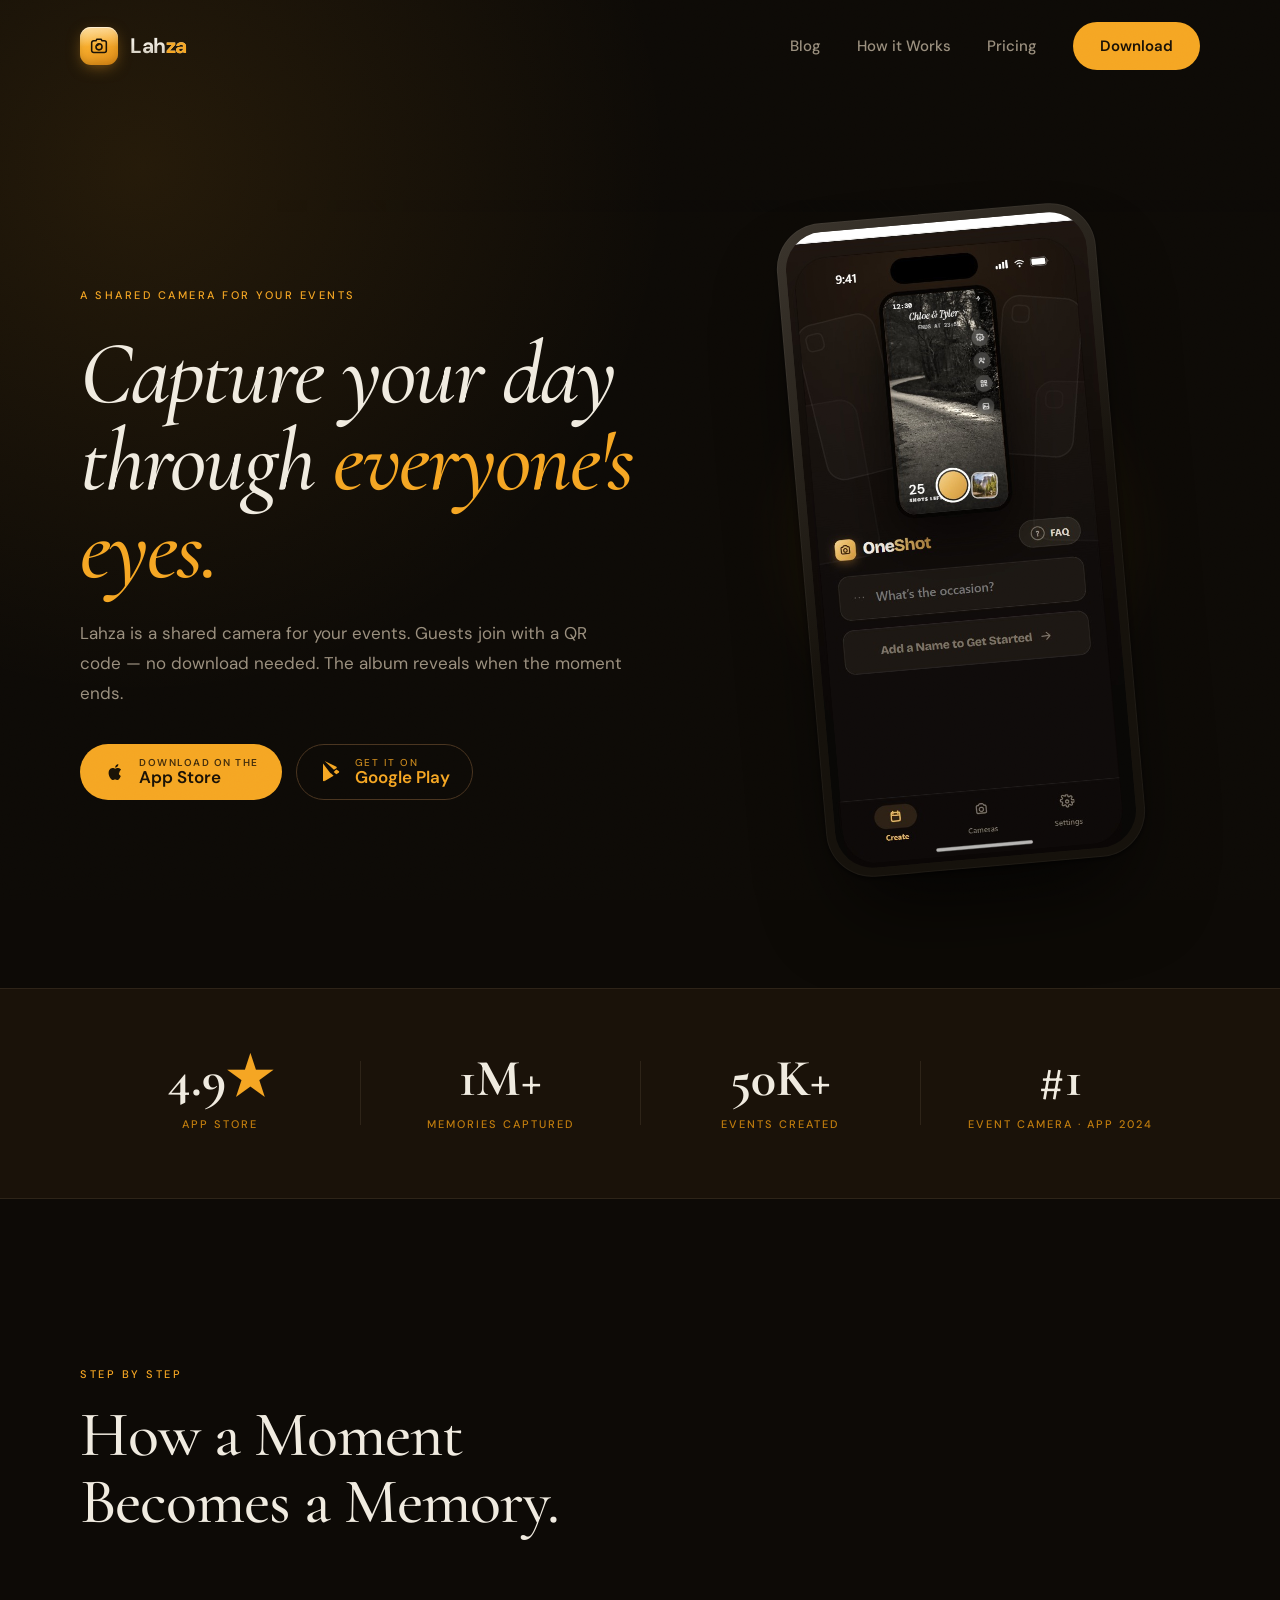
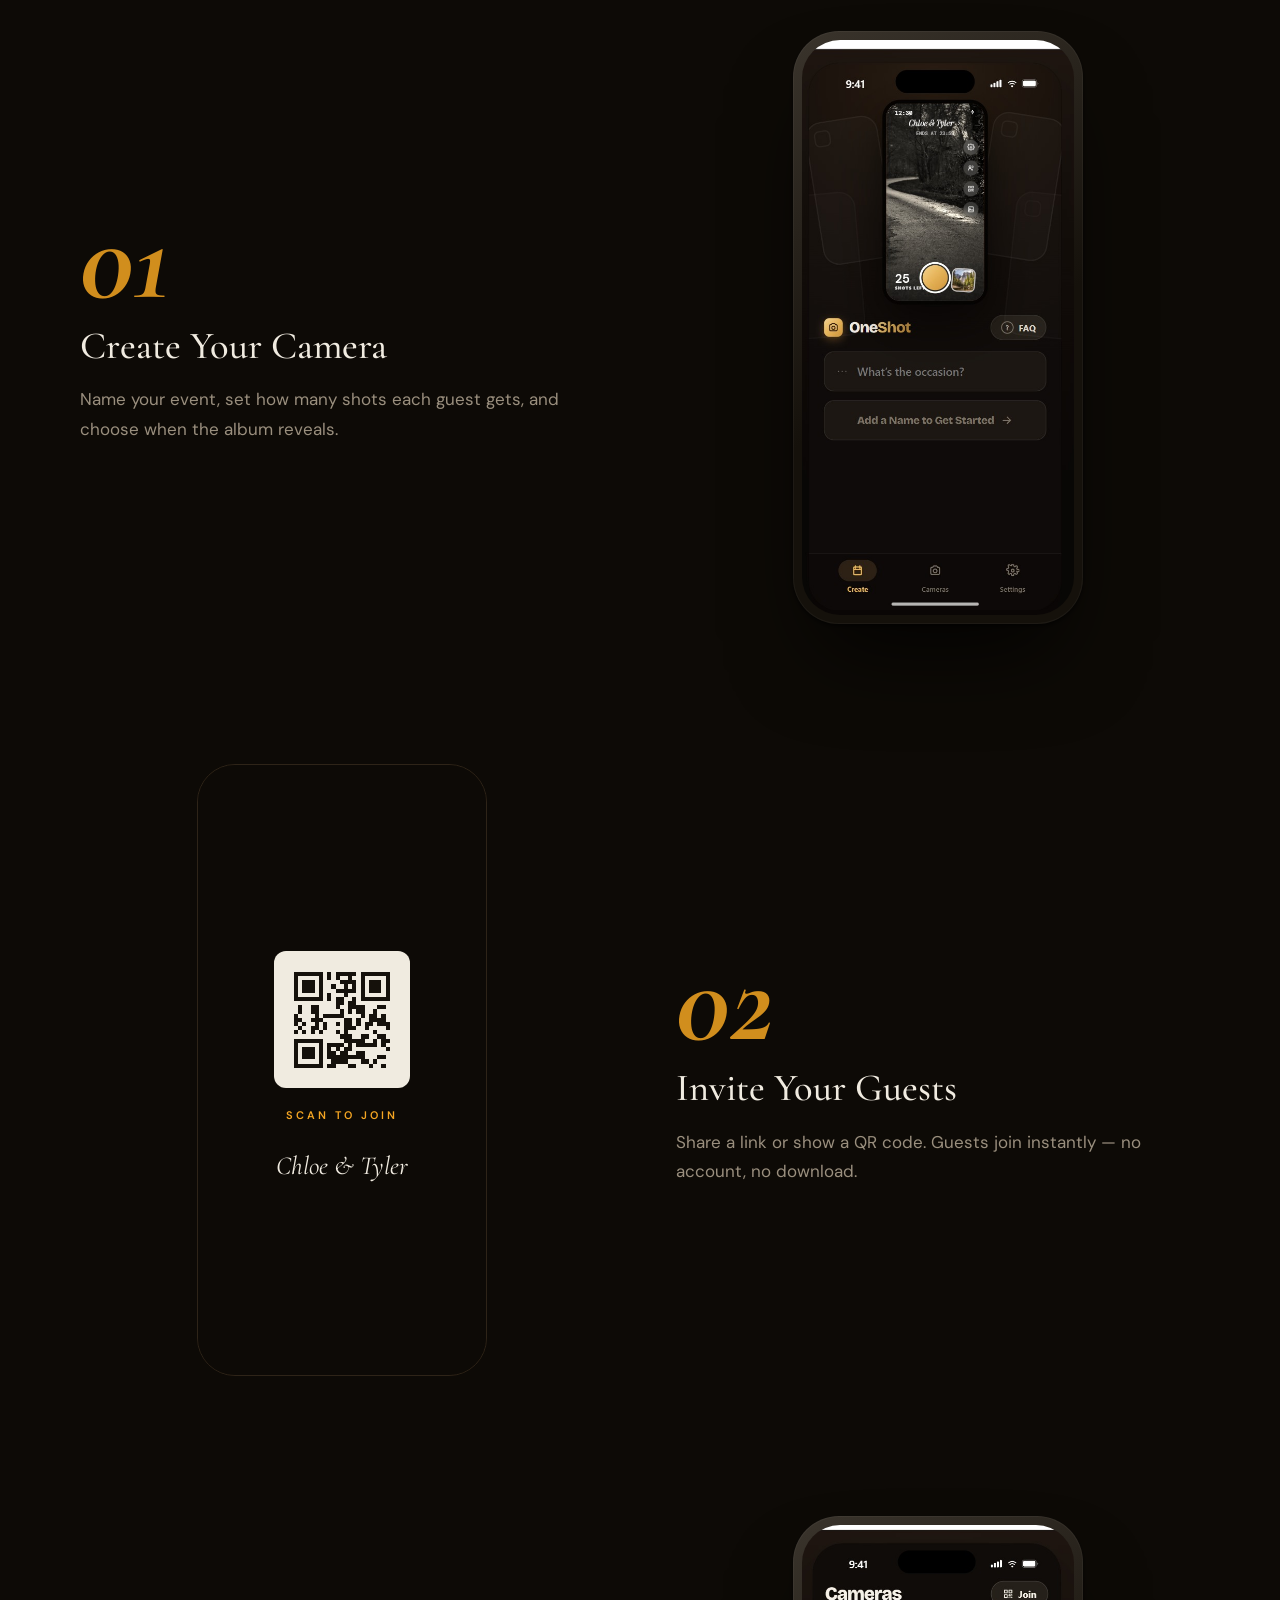
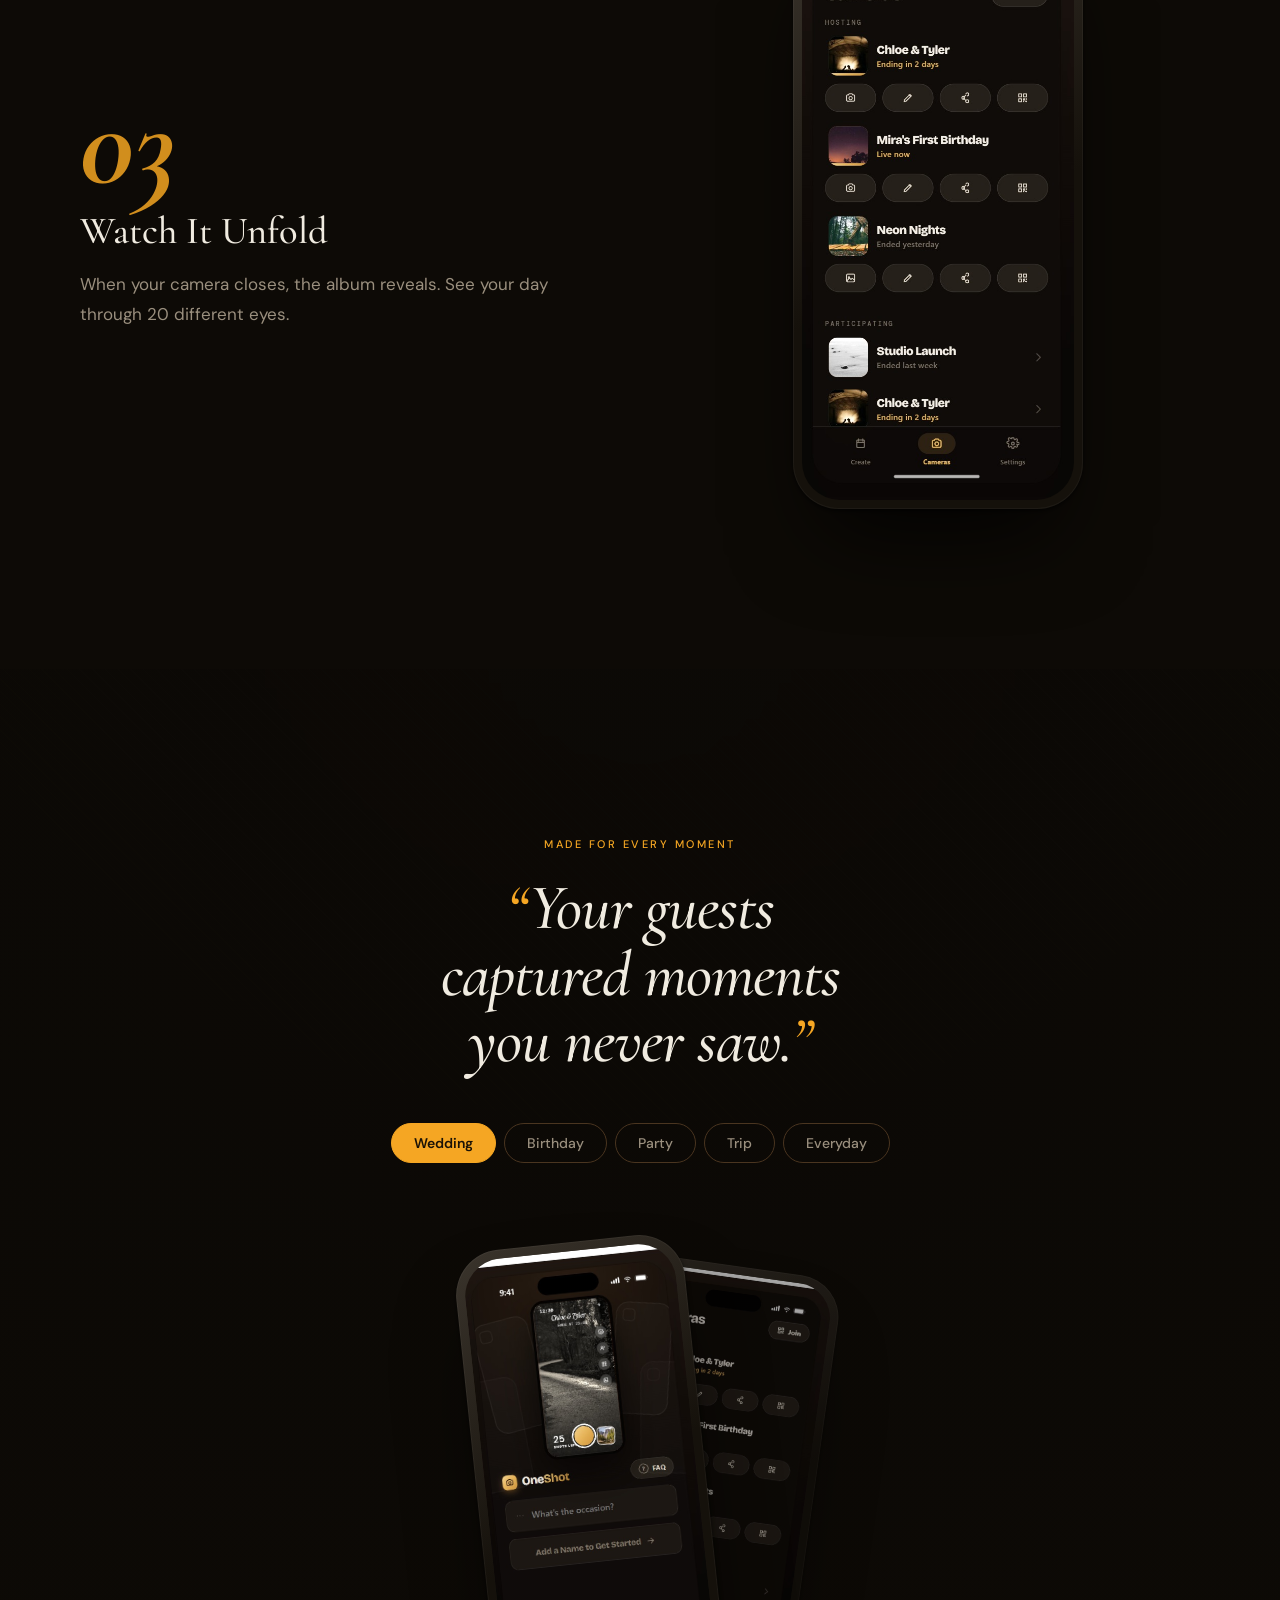
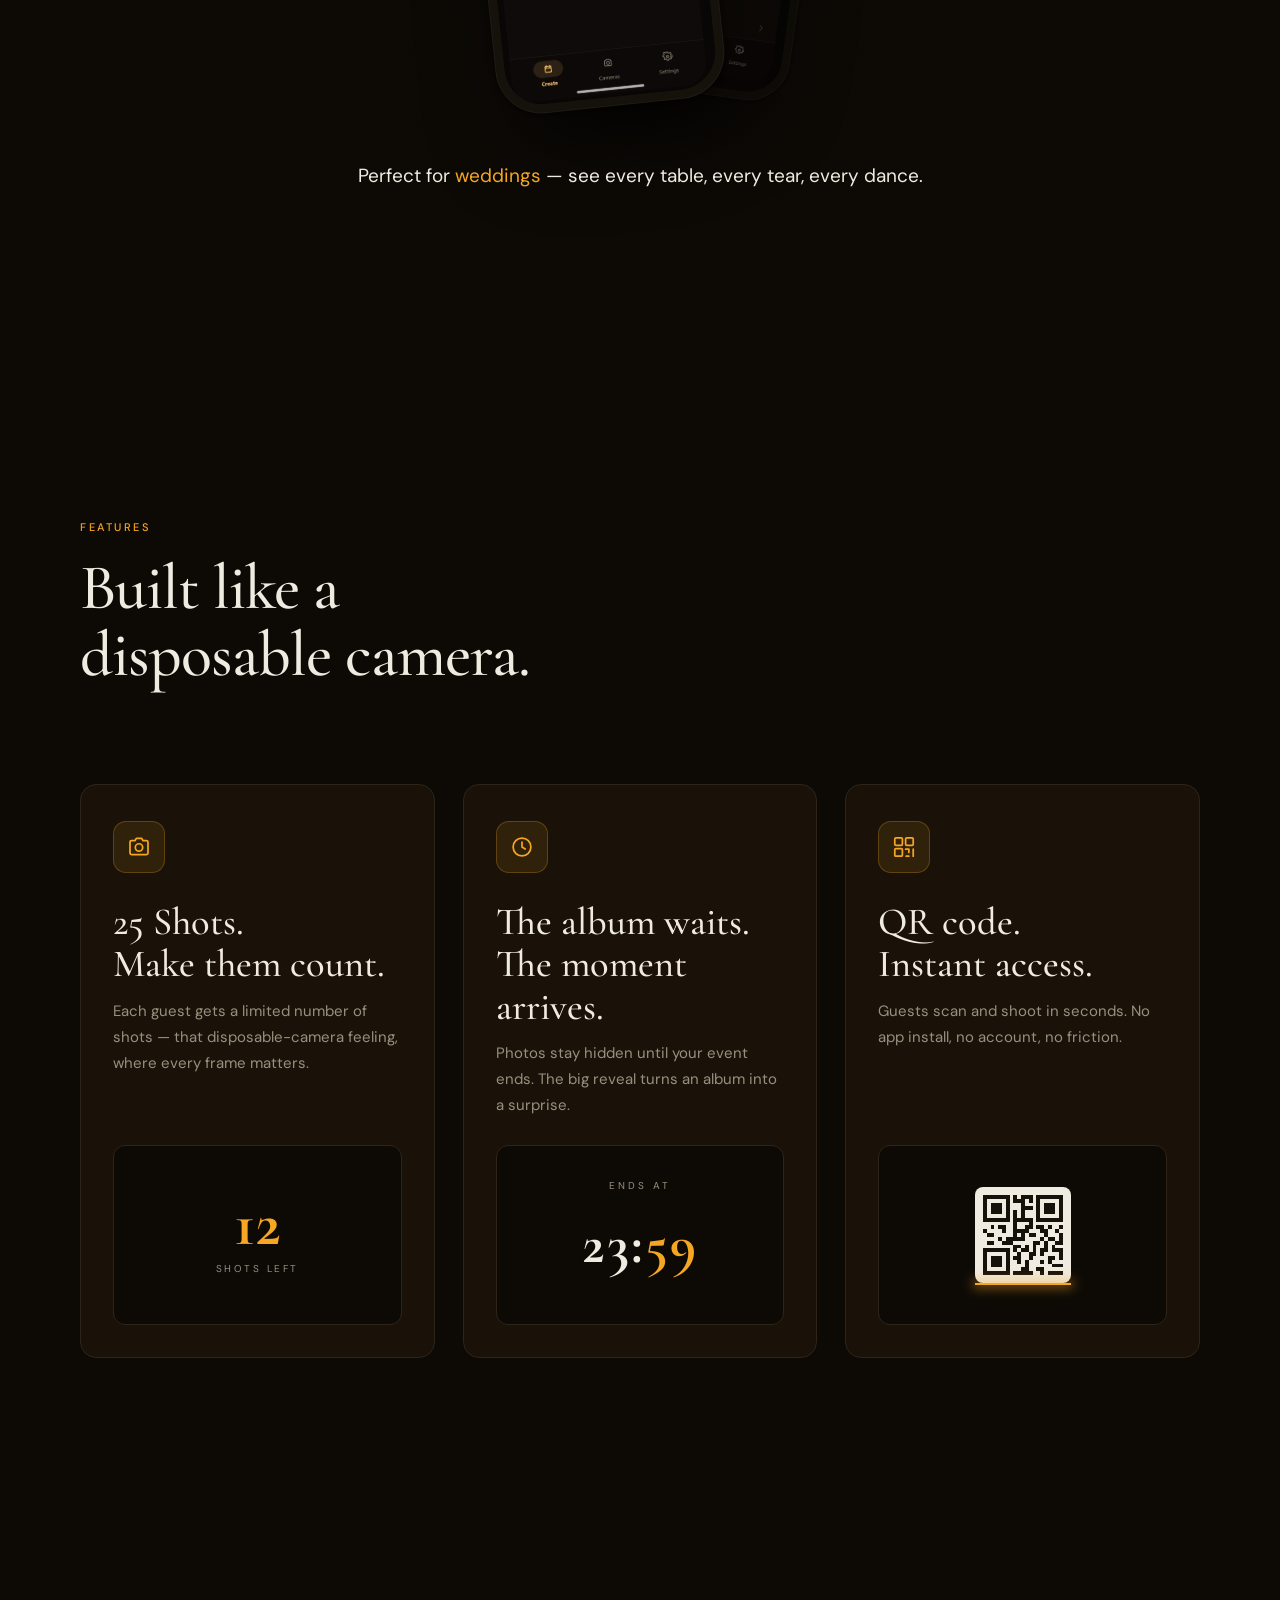
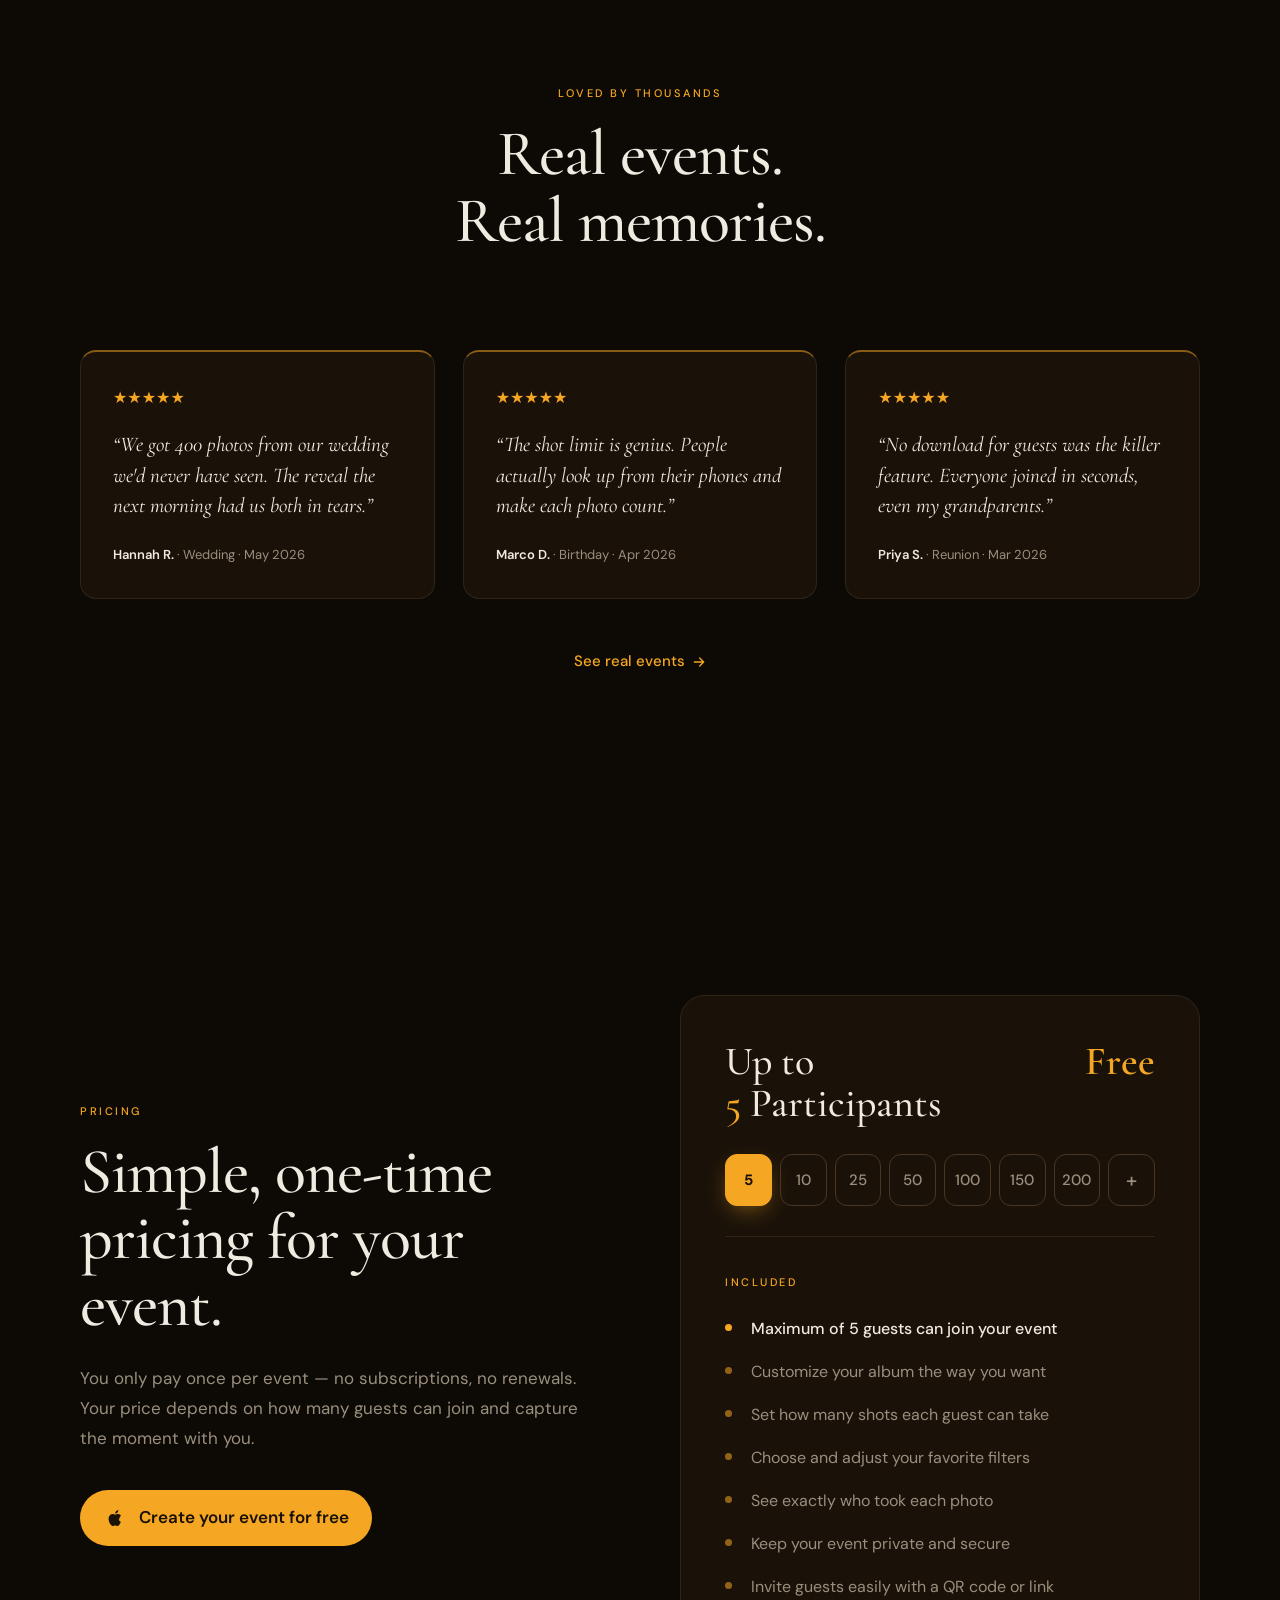
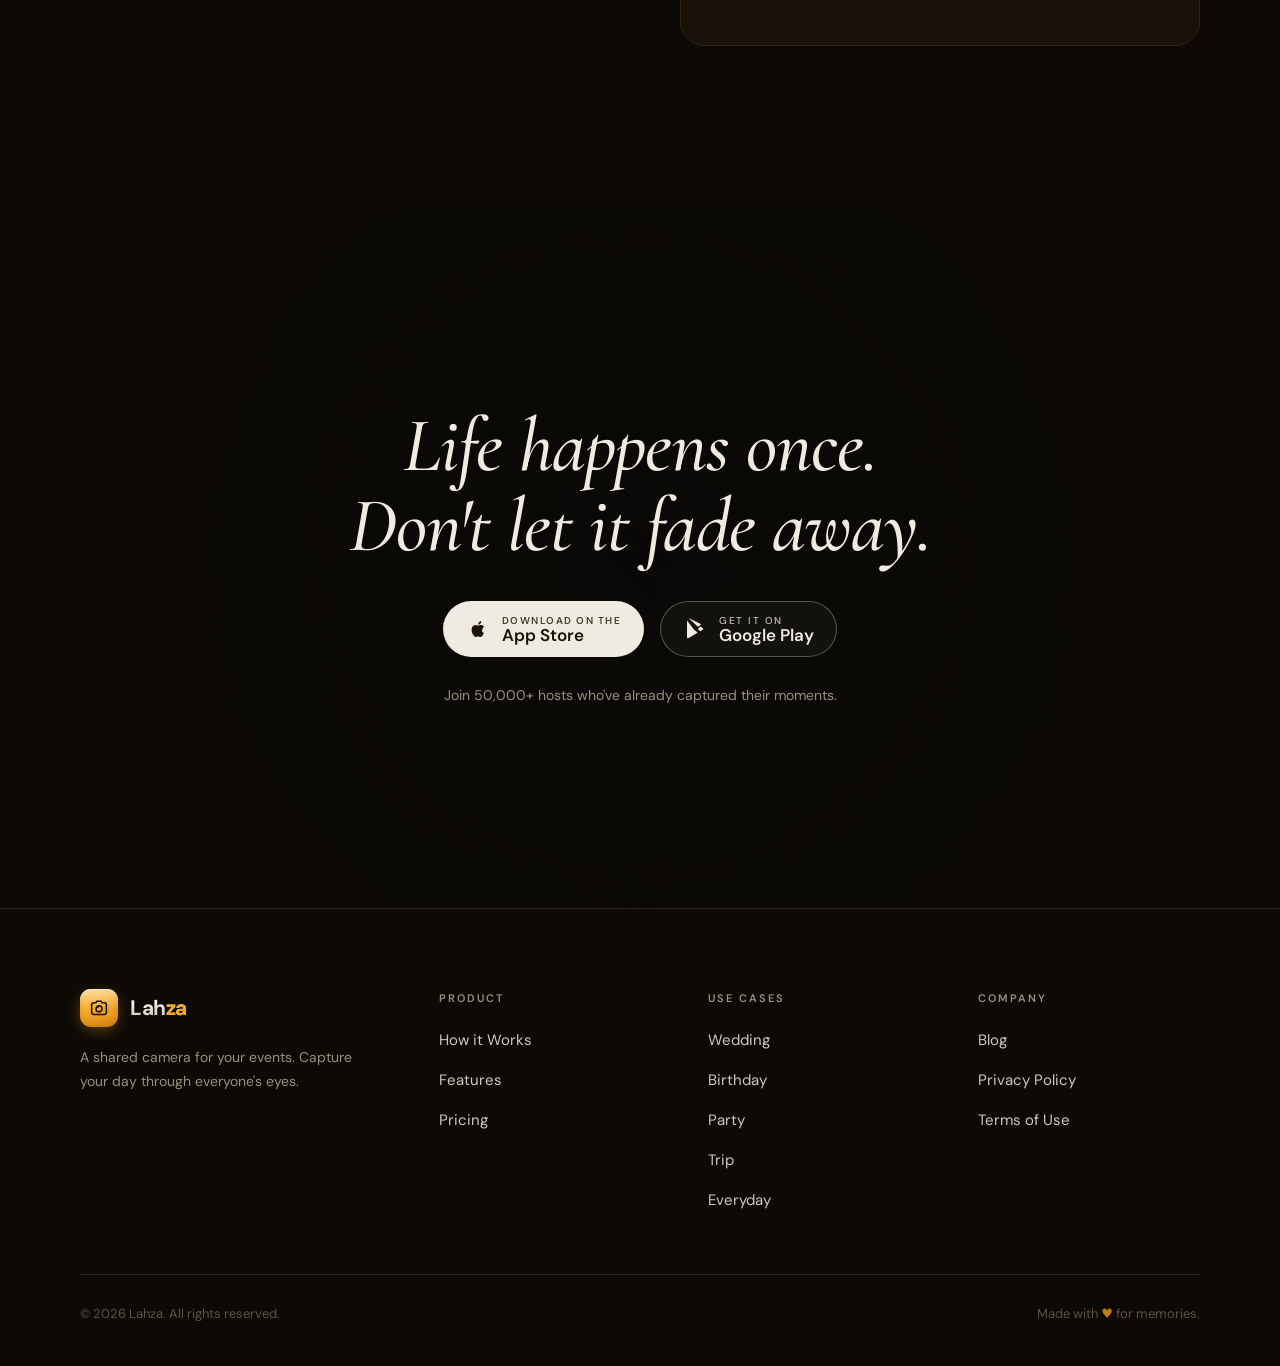
==== commit 6c2f724d: "Rebrand OneShot -> Lahza across site Wordmark, titles, meta, copy, blog content and footer updated t" ====
--- a/index.html
+++ b/index.html
@@ -3,8 +3,8 @@
 <head>
 <meta charset="UTF-8">
 <meta name="viewport" content="width=device-width, initial-scale=1.0">
-<title>OneShot — A shared camera for your events</title>
-<meta name="description" content="OneShot is a shared camera for your events. Guests join with a QR code — no download needed. The album reveals when the moment ends.">
+<title>Lahza — A shared camera for your events</title>
+<meta name="description" content="Lahza is a shared camera for your events. Guests join with a QR code — no download needed. The album reveals when the moment ends.">
 <link rel="preconnect" href="https://fonts.googleapis.com">
 <link rel="preconnect" href="https://fonts.gstatic.com" crossorigin>
 <link rel="stylesheet" href="css/styles.css">
@@ -19,7 +19,7 @@
       <span class="logo-mark">
         <svg viewBox="0 0 24 24" fill="none" stroke="currentColor" stroke-width="1.7" stroke-linecap="round" stroke-linejoin="round"><path d="M8.7 6.3l1-1.7h4.6l1 1.7h2.5A2.2 2.2 0 0 1 20 8.5v8.3A2.2 2.2 0 0 1 17.8 19H6.2A2.2 2.2 0 0 1 4 16.8V8.5a2.2 2.2 0 0 1 2.2-2.2z"/><circle cx="12" cy="12.9" r="3.3"/><path d="M10.1 11.6a2.5 2.5 0 0 1 1.9-1" stroke-width="1.3"/></svg>
       </span>
-      <span class="logo-word">One<b>Shot</b></span>
+      <span class="logo-word">Lah<b>za</b></span>
     </a>
     <nav class="nav-links">
       <a class="navlink" href="blog.html">Blog</a>
@@ -36,7 +36,7 @@
 <!-- Mobile menu overlay -->
 <div class="mobile-menu" id="mobileMenu">
   <div class="mm-top">
-    <span class="logo"><span class="logo-mark"><svg viewBox="0 0 24 24" fill="none" stroke="currentColor" stroke-width="1.7" stroke-linecap="round" stroke-linejoin="round"><path d="M8.7 6.3l1-1.7h4.6l1 1.7h2.5A2.2 2.2 0 0 1 20 8.5v8.3A2.2 2.2 0 0 1 17.8 19H6.2A2.2 2.2 0 0 1 4 16.8V8.5a2.2 2.2 0 0 1 2.2-2.2z"/><circle cx="12" cy="12.9" r="3.3"/><path d="M10.1 11.6a2.5 2.5 0 0 1 1.9-1" stroke-width="1.3"/></svg></span><span class="logo-word">One<b>Shot</b></span></span>
+    <span class="logo"><span class="logo-mark"><svg viewBox="0 0 24 24" fill="none" stroke="currentColor" stroke-width="1.7" stroke-linecap="round" stroke-linejoin="round"><path d="M8.7 6.3l1-1.7h4.6l1 1.7h2.5A2.2 2.2 0 0 1 20 8.5v8.3A2.2 2.2 0 0 1 17.8 19H6.2A2.2 2.2 0 0 1 4 16.8V8.5a2.2 2.2 0 0 1 2.2-2.2z"/><circle cx="12" cy="12.9" r="3.3"/><path d="M10.1 11.6a2.5 2.5 0 0 1 1.9-1" stroke-width="1.3"/></svg></span><span class="logo-word">Lah<b>za</b></span></span>
     <button class="mm-close" id="mmClose" aria-label="Close menu"><svg viewBox="0 0 24 24" fill="none" stroke="currentColor" stroke-width="1.8" stroke-linecap="round"><path d="M6 6l12 12M18 6L6 18"/></svg></button>
   </div>
   <nav>
@@ -57,7 +57,7 @@
     <div class="hero-copy reveal">
       <span class="eyebrow">A shared camera for your events</span>
       <h1 class="h1" id="heroTitle">Capture your day<br>through <span class="accent">everyone's eyes.</span></h1>
-      <p class="lead">OneShot is a shared camera for your events. Guests join with a QR code — no download needed. The album reveals when the moment ends.</p>
+      <p class="lead">Lahza is a shared camera for your events. Guests join with a QR code — no download needed. The album reveals when the moment ends.</p>
       <div class="hero-cta">
         <a href="#" class="btn btn-primary store-btn">
           <svg viewBox="0 0 24 24" fill="currentColor"><path d="M16.4 12.7c0-2 1.6-3 1.7-3a3.7 3.7 0 0 0-2.9-1.6c-1.2-.1-2.4.7-3 .7s-1.6-.7-2.6-.7A3.9 3.9 0 0 0 6.3 10c-1.4 2.5-.4 6.1 1 8.1.6 1 1.4 2.1 2.4 2 .9 0 1.3-.6 2.4-.6s1.4.6 2.4.6 1.7-1 2.3-2a8 8 0 0 0 1-2.1 3.5 3.5 0 0 1-2-3.3zM14.5 6.6A3.5 3.5 0 0 0 15.3 4a3.6 3.6 0 0 0-2.3 1.2 3.3 3.3 0 0 0-.8 2.5 3 3 0 0 0 2.3-1.1z"/></svg>
@@ -72,7 +72,7 @@
     <div class="hero-visual reveal" style="--reveal-delay:.15s">
       <div class="hero-phone">
         <div class="phone">
-          <div class="phone-screen"><img src="assets/app-create.jpeg" alt="OneShot Create screen"></div>
+          <div class="phone-screen"><img src="assets/app-create.jpeg" alt="Lahza Create screen"></div>
         </div>
       </div>
     </div>
@@ -350,7 +350,7 @@
       <div class="footer-brand">
         <a href="#top" class="logo">
           <span class="logo-mark"><svg viewBox="0 0 24 24" fill="none" stroke="currentColor" stroke-width="1.7" stroke-linecap="round" stroke-linejoin="round"><path d="M8.7 6.3l1-1.7h4.6l1 1.7h2.5A2.2 2.2 0 0 1 20 8.5v8.3A2.2 2.2 0 0 1 17.8 19H6.2A2.2 2.2 0 0 1 4 16.8V8.5a2.2 2.2 0 0 1 2.2-2.2z"/><circle cx="12" cy="12.9" r="3.3"/><path d="M10.1 11.6a2.5 2.5 0 0 1 1.9-1" stroke-width="1.3"/></svg></span>
-          <span class="logo-word">One<b>Shot</b></span>
+          <span class="logo-word">Lah<b>za</b></span>
         </a>
         <p>A shared camera for your events. Capture your day through everyone's eyes.</p>
       </div>
@@ -368,7 +368,7 @@
       </div>
     </div>
     <div class="footer-bar">
-      <span>© 2026 OneShot. All rights reserved.</span>
+      <span>© 2026 Lahza. All rights reserved.</span>
       <span>Made with <span class="heart">♥</span> for memories.</span>
     </div>
   </div>
--- a/css/styles.css
+++ b/css/styles.css
@@ -1,5 +1,5 @@
 /* ============================================================
-   OneShot — Landing Page
+   Lahza — Landing Page
    Design tokens per brief v1.0
    ============================================================ */
 
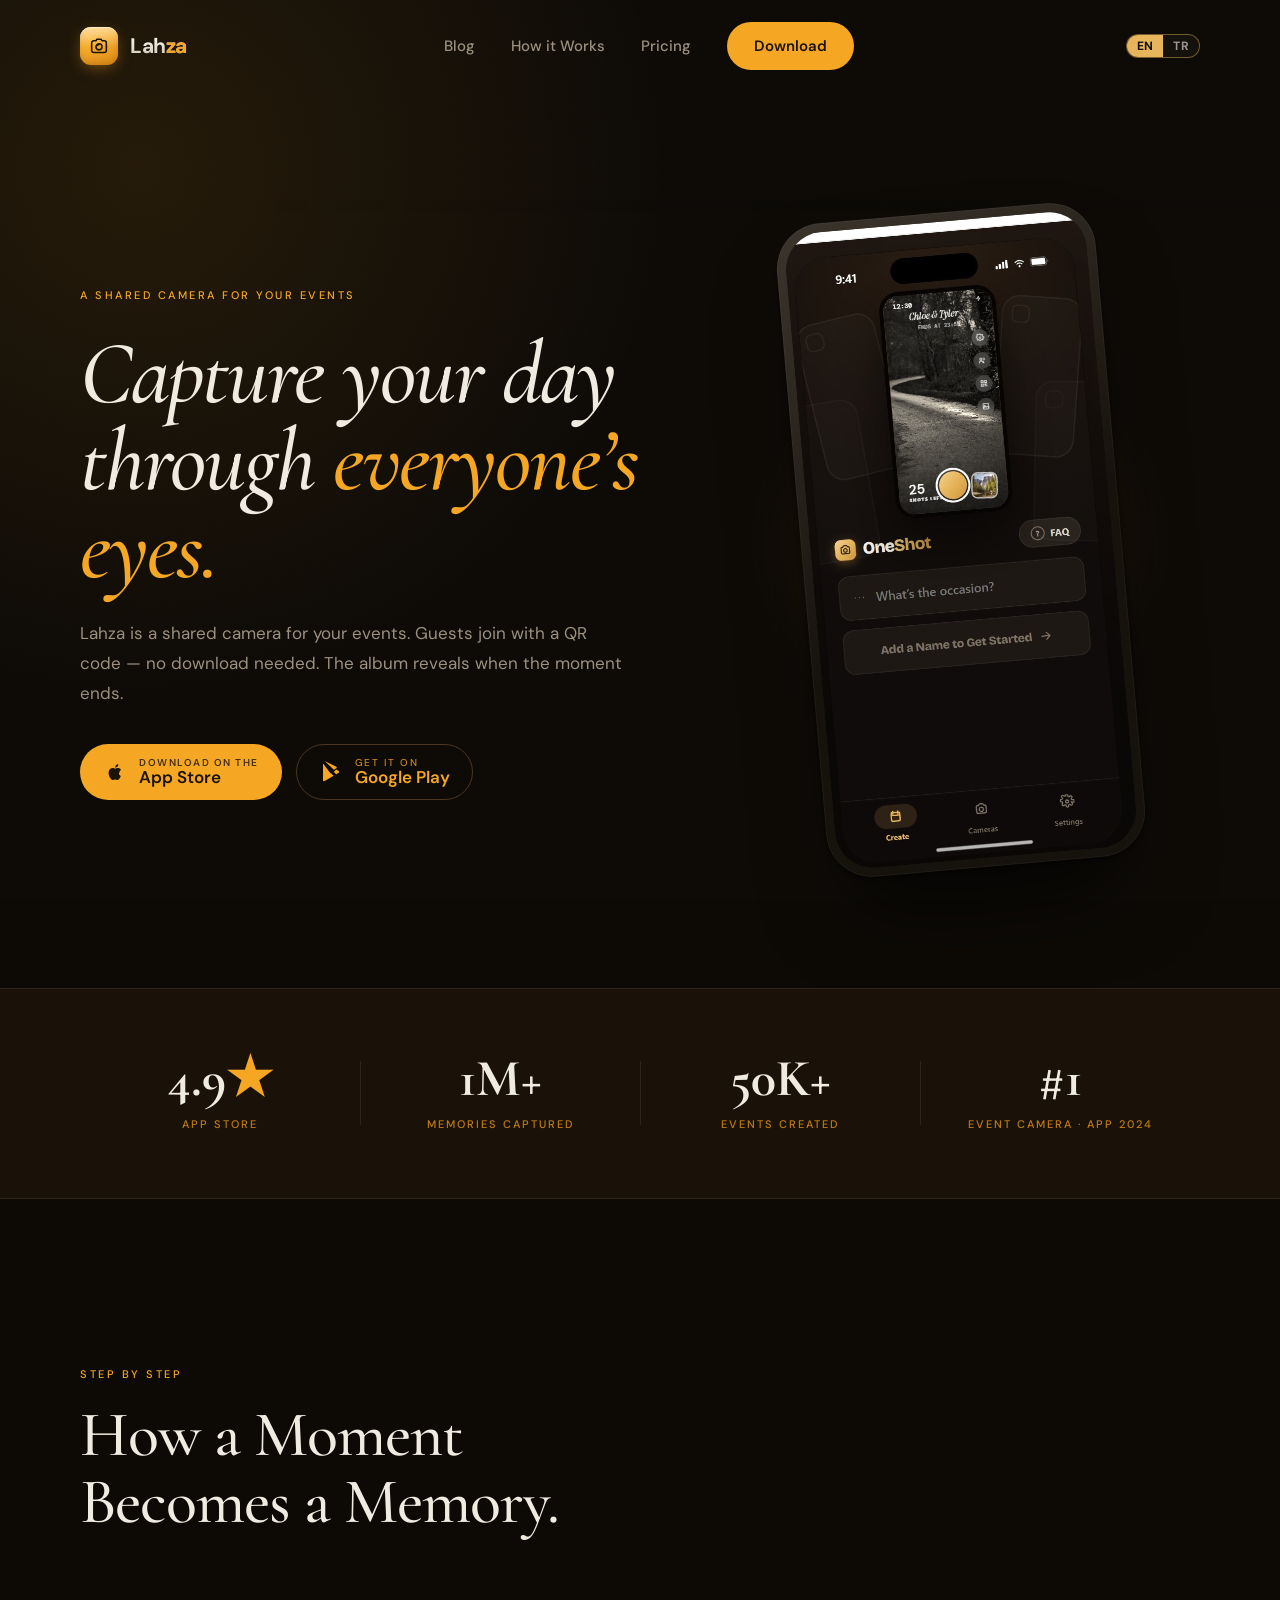
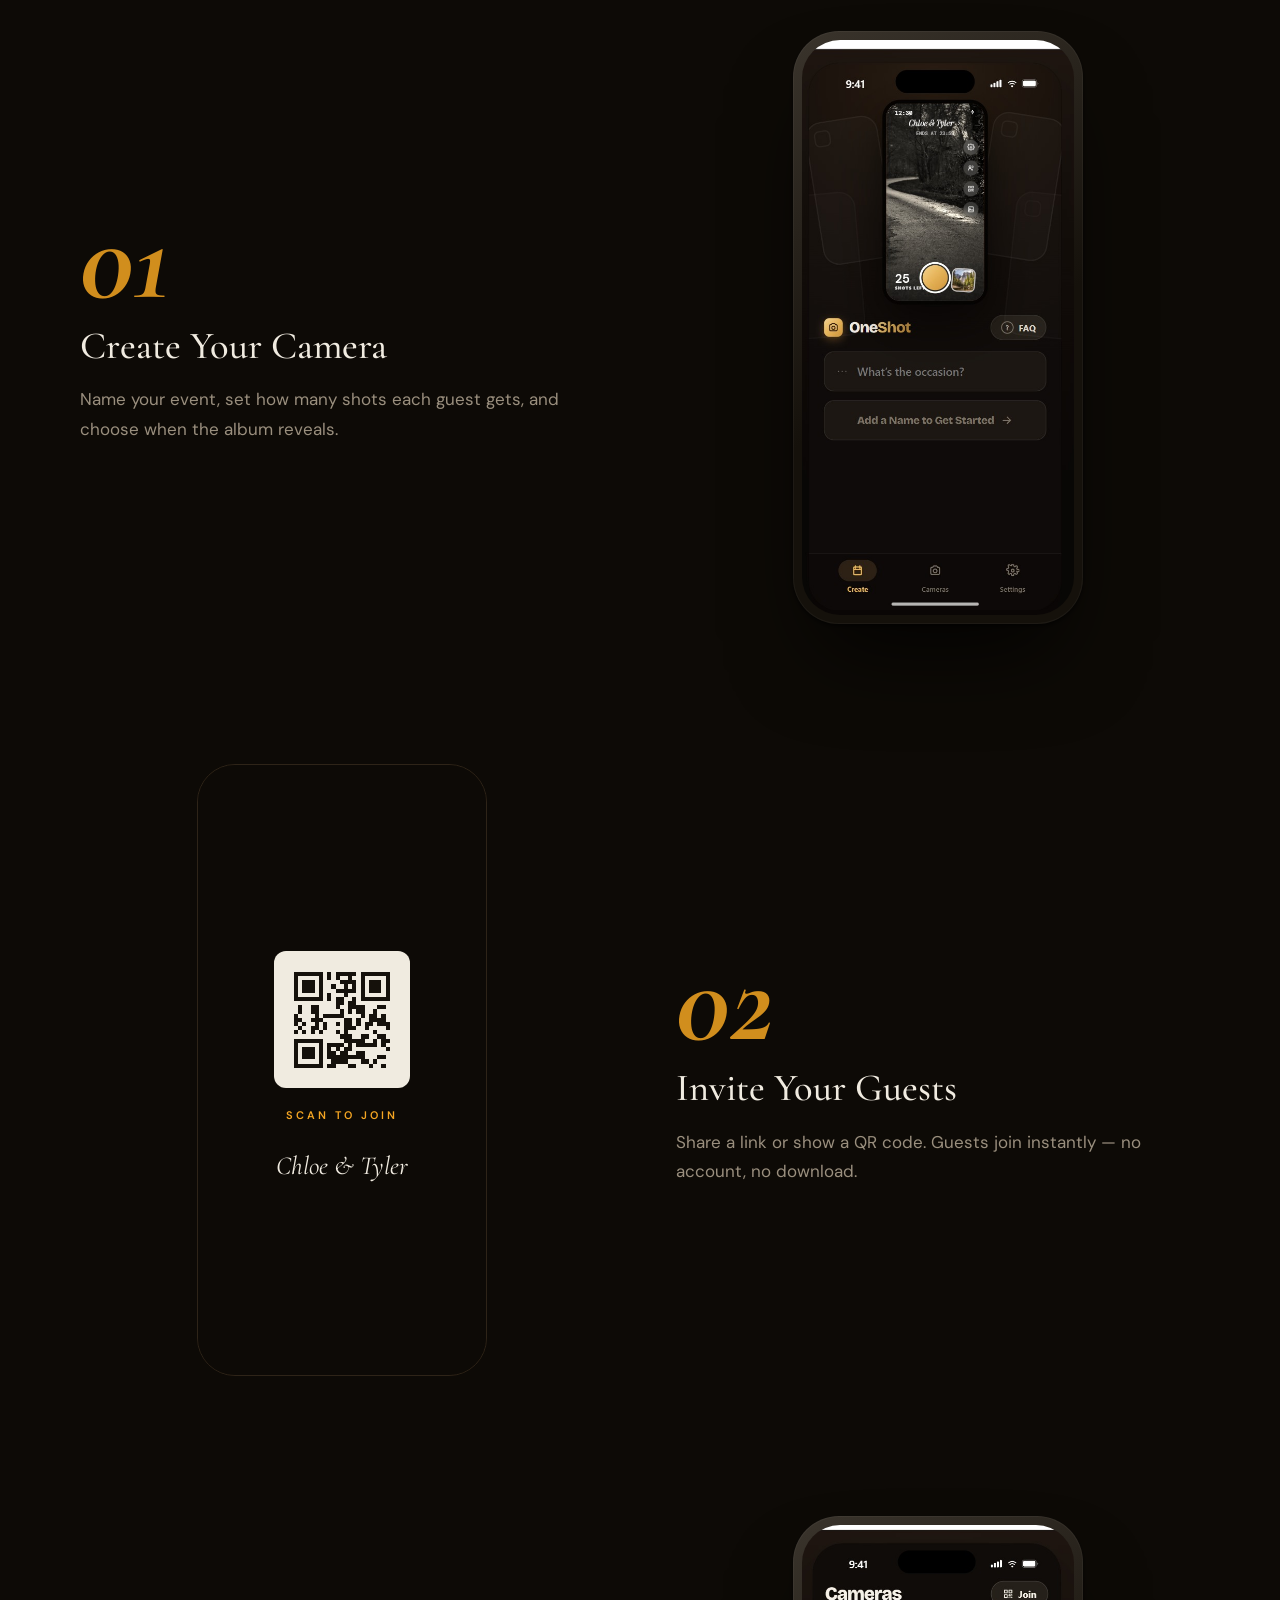
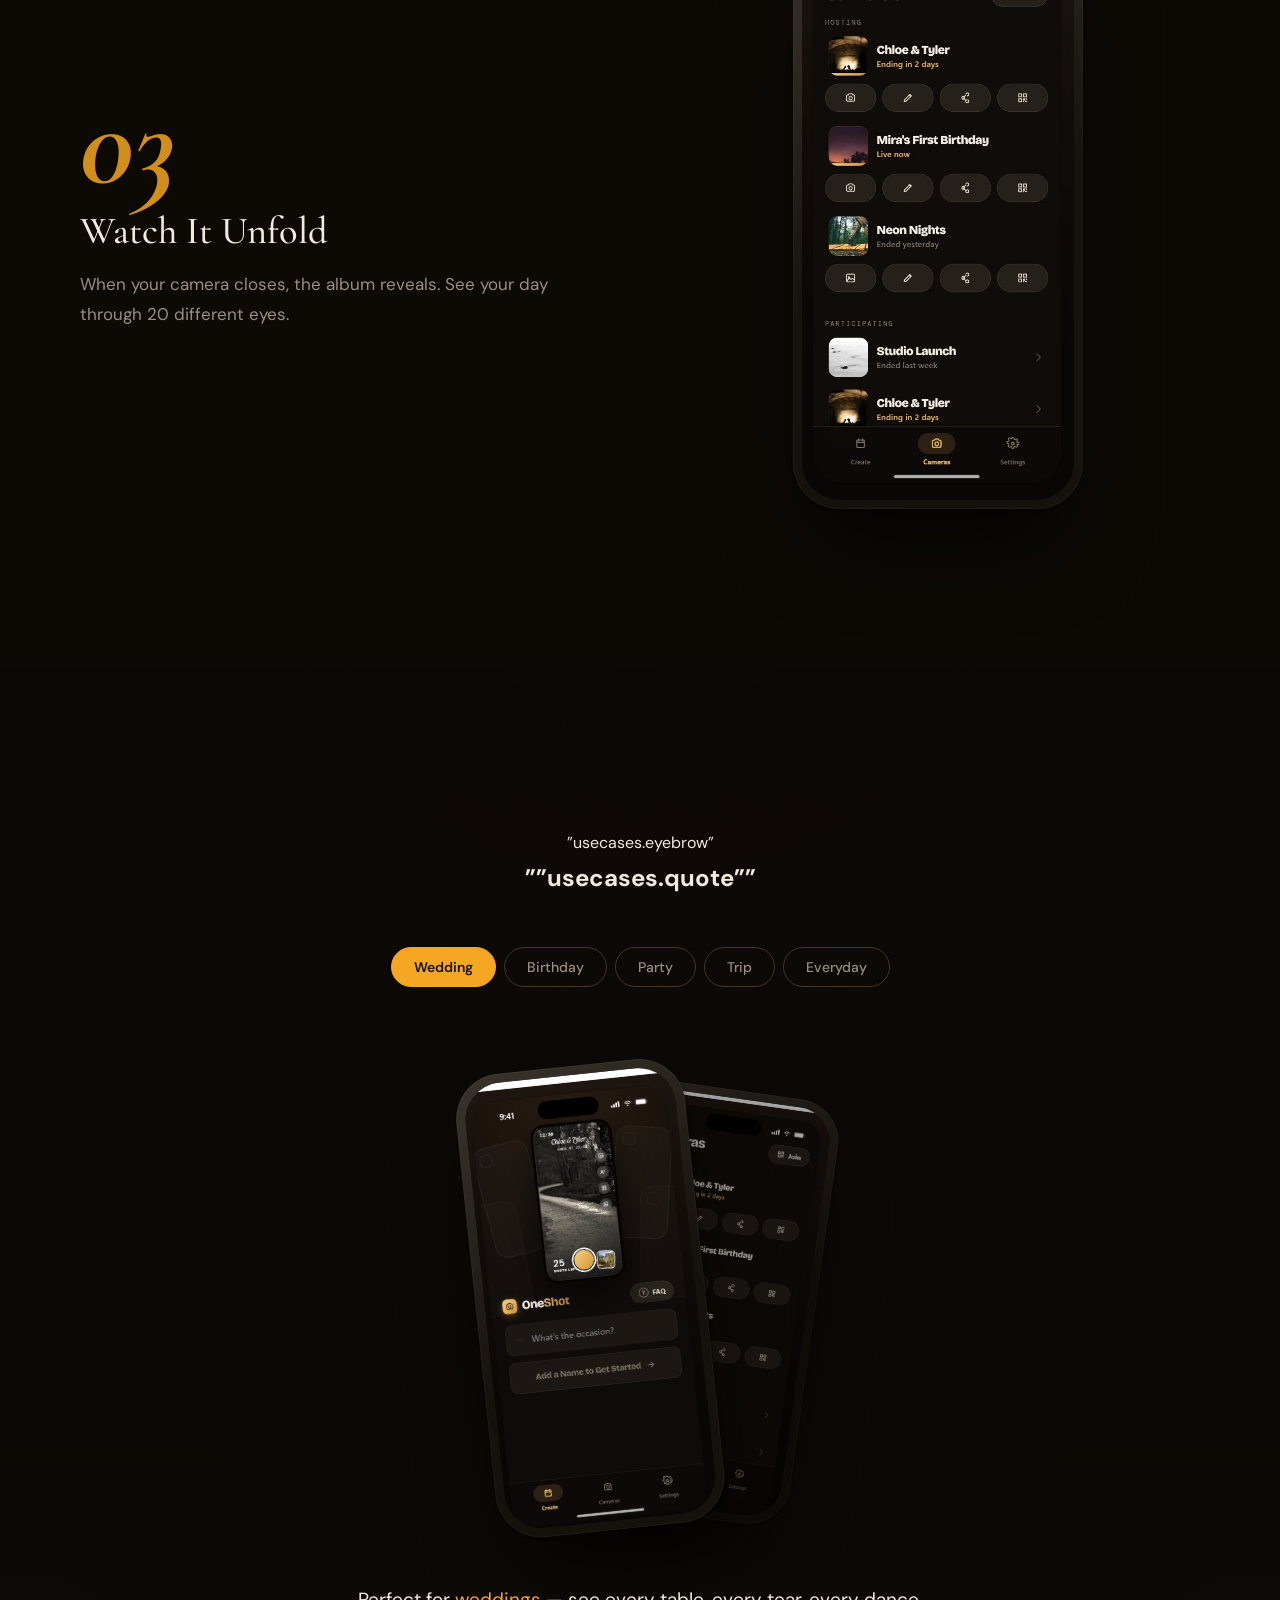
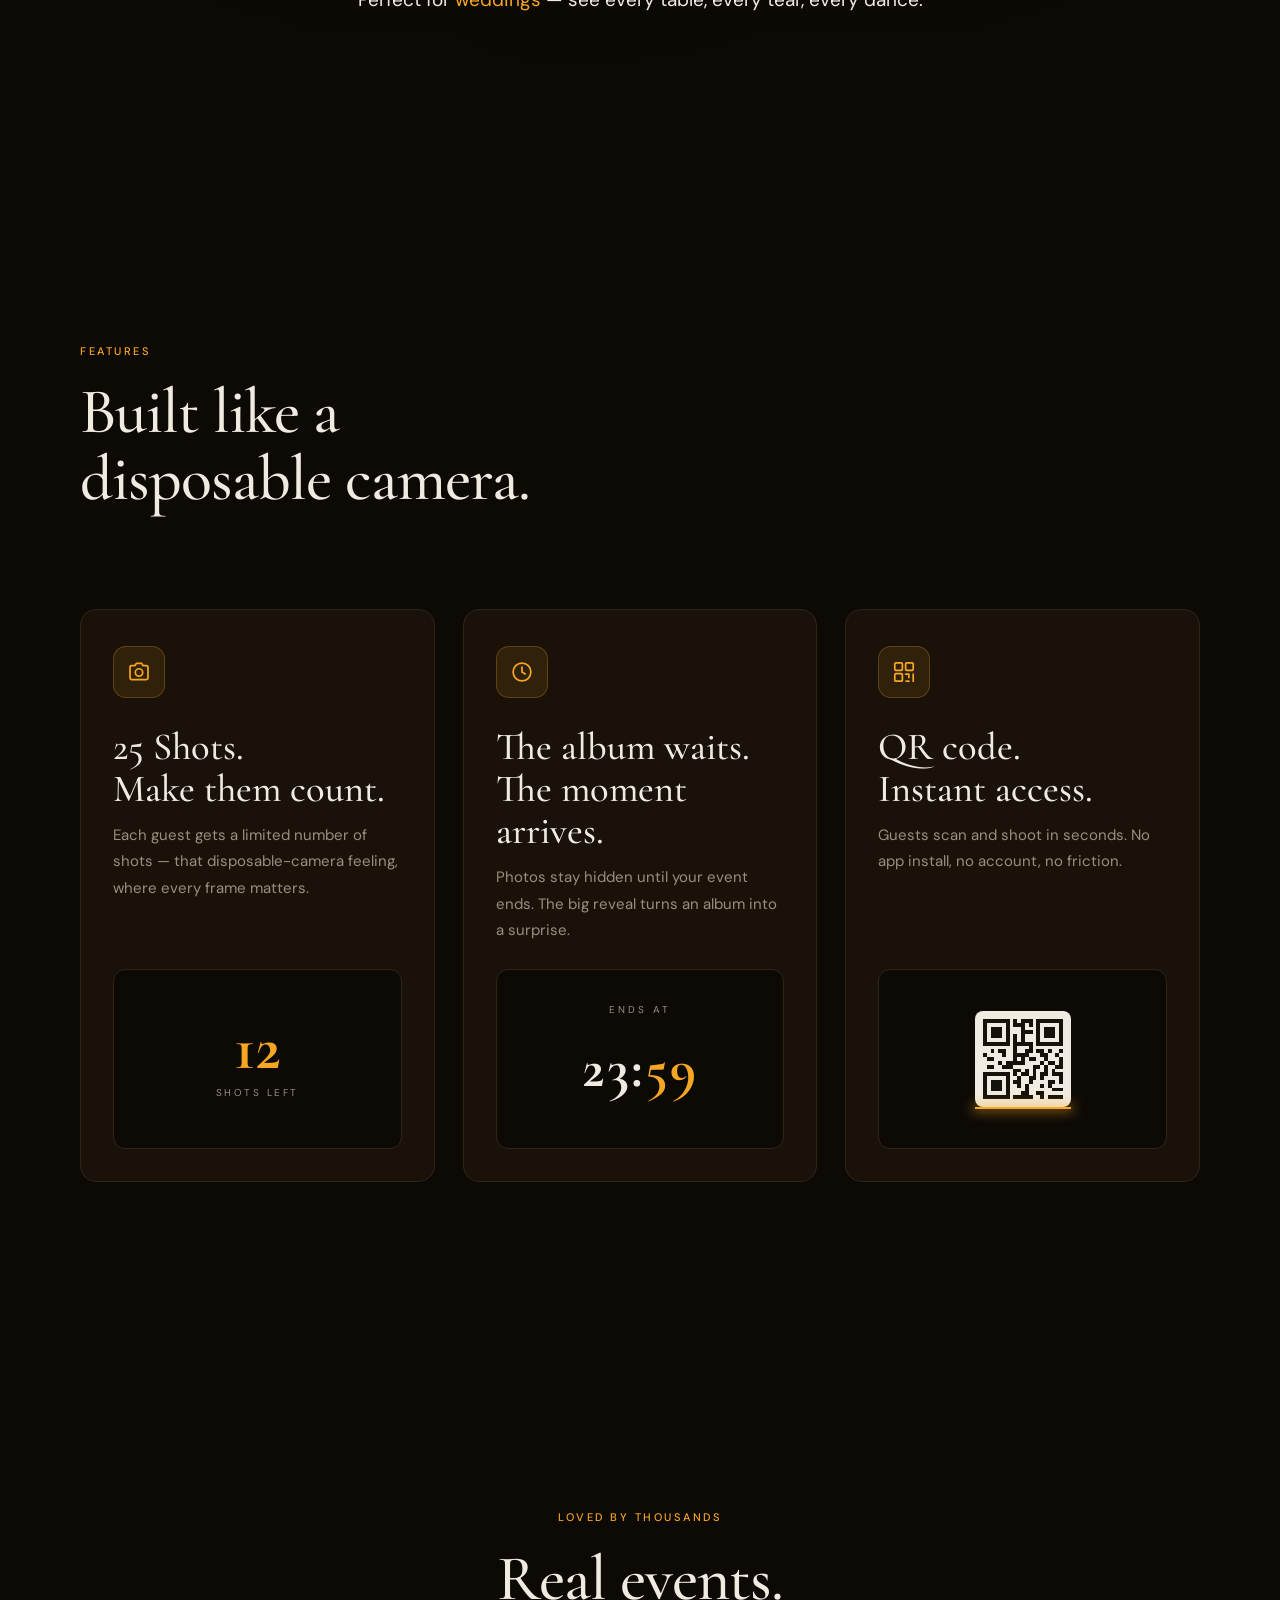
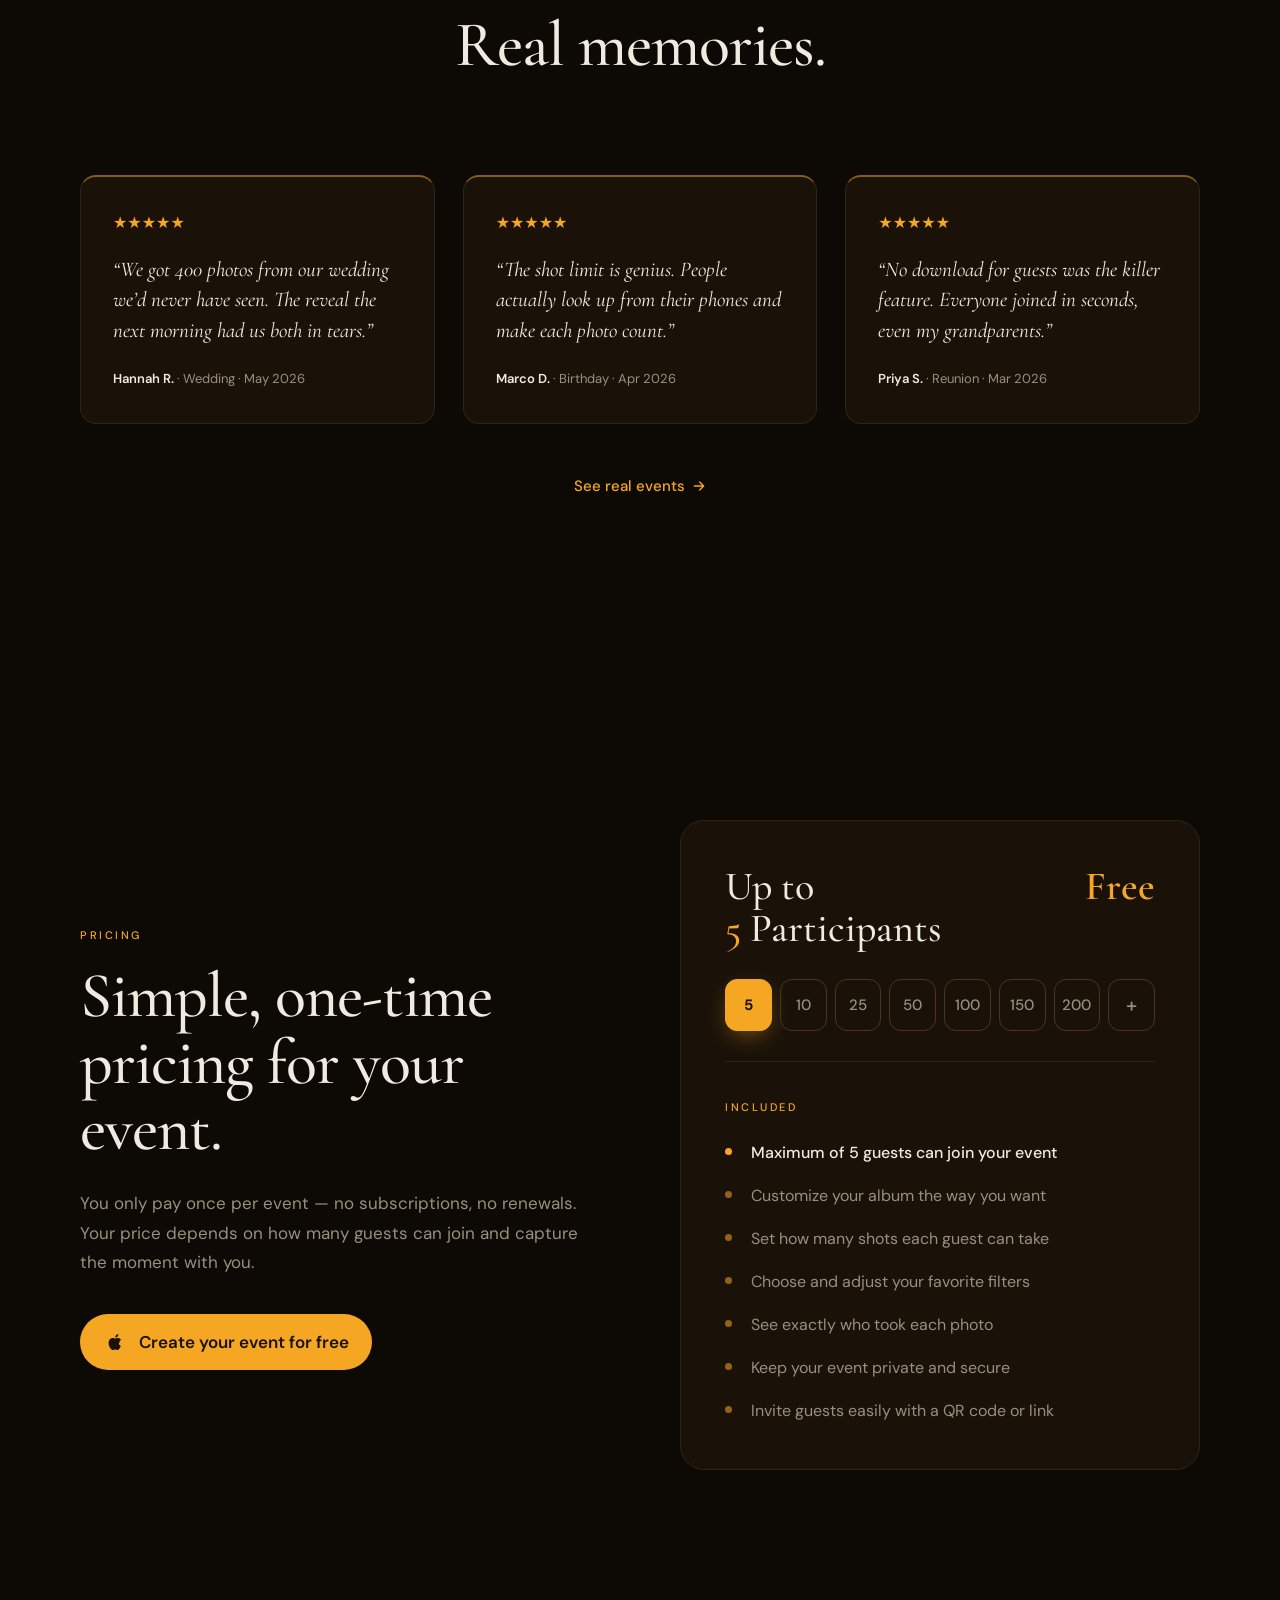
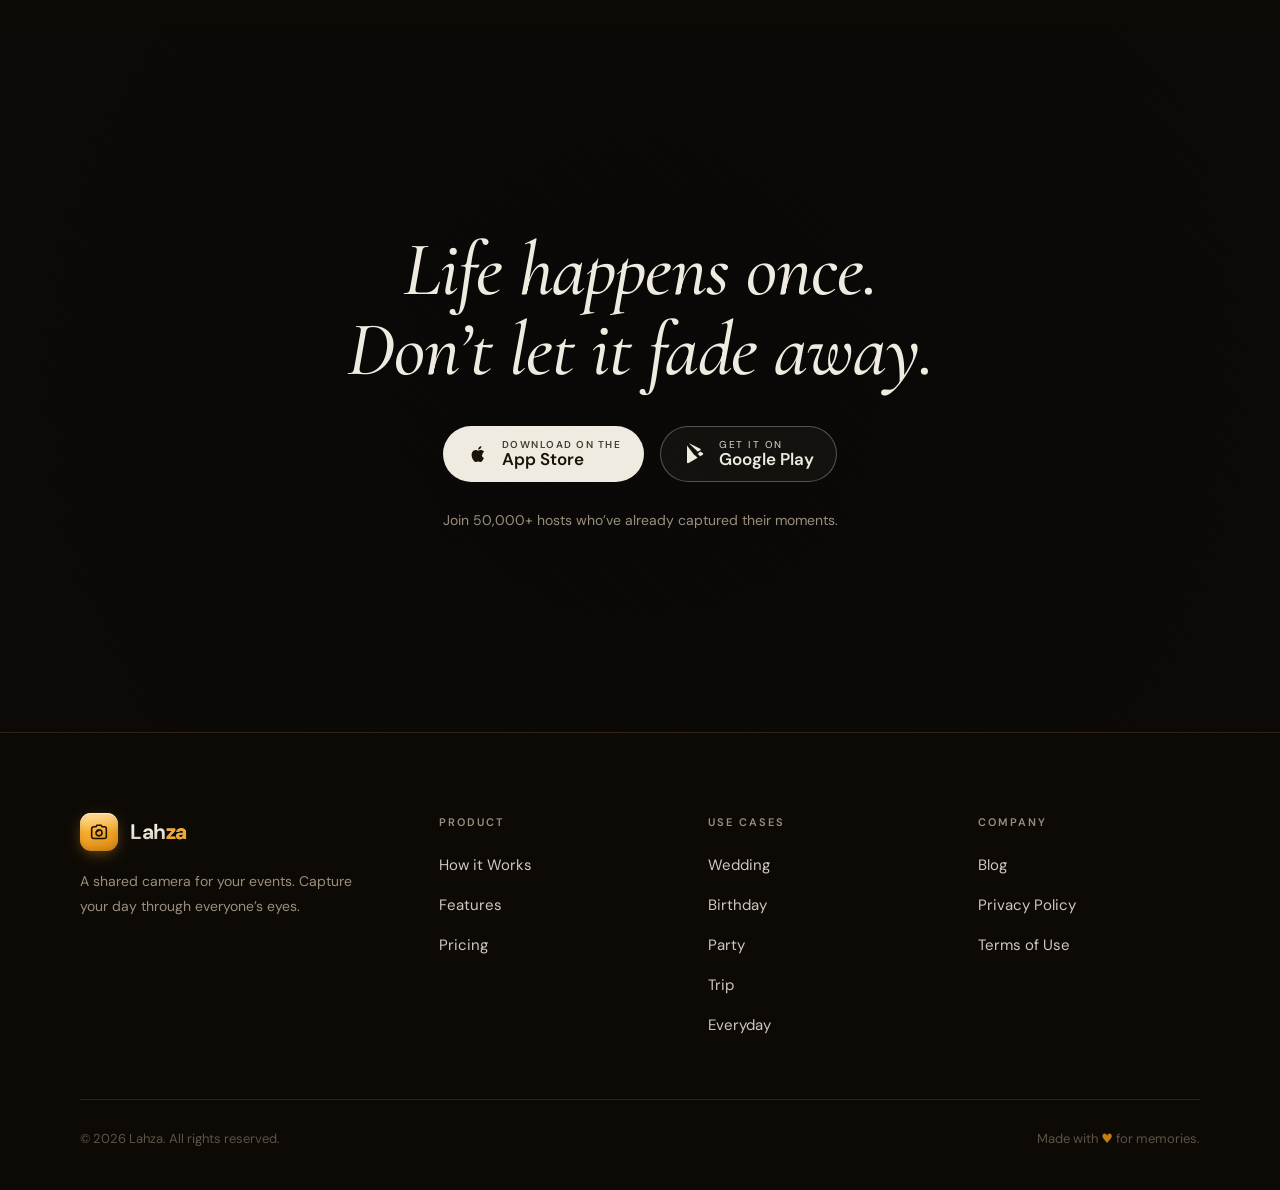
==== commit 277367e1: "Add TR/EN bilingual support across marketing + guest flow New js/i18n.js: lightweight runtime (data-" ====
--- a/index.html
+++ b/index.html
@@ -5,6 +5,21 @@
 <meta name="viewport" content="width=device-width, initial-scale=1.0">
 <title>Lahza — A shared camera for your events</title>
 <meta name="description" content="Lahza is a shared camera for your events. Guests join with a QR code — no download needed. The album reveals when the moment ends.">
+<link rel="canonical" href="https://lahza.site/">
+<meta name="theme-color" content="#100C0A">
+<link rel="icon" href="favicon.svg" type="image/svg+xml">
+<link rel="apple-touch-icon" href="favicon.svg">
+<!-- Open Graph / social -->
+<meta property="og:type" content="website">
+<meta property="og:site_name" content="Lahza">
+<meta property="og:title" content="Lahza — A shared camera for your events">
+<meta property="og:description" content="Guests join with a QR code — no download needed. The album reveals when the moment ends.">
+<meta property="og:url" content="https://lahza.site/">
+<meta property="og:image" content="https://lahza.site/assets/app-create.jpeg">
+<meta name="twitter:card" content="summary_large_image">
+<meta name="twitter:title" content="Lahza — A shared camera for your events">
+<meta name="twitter:description" content="Guests join with a QR code — no download needed. The album reveals when the moment ends.">
+<meta name="twitter:image" content="https://lahza.site/assets/app-create.jpeg">
 <link rel="preconnect" href="https://fonts.googleapis.com">
 <link rel="preconnect" href="https://fonts.gstatic.com" crossorigin>
 <link rel="stylesheet" href="css/styles.css">
@@ -22,11 +37,15 @@
       <span class="logo-word">Lah<b>za</b></span>
     </a>
     <nav class="nav-links">
-      <a class="navlink" href="blog.html">Blog</a>
-      <a class="navlink" href="#how">How it Works</a>
-      <a class="navlink" href="#pricing">Pricing</a>
-      <a class="btn btn-primary" href="#download">Download</a>
+      <a class="navlink" href="blog.html" data-i18n="nav.blog">Blog</a>
+      <a class="navlink" href="#how" data-i18n="nav.how">How it Works</a>
+      <a class="navlink" href="#pricing" data-i18n="nav.pricing">Pricing</a>
+      <a class="btn btn-primary" href="#download" data-i18n="nav.download">Download</a>
     </nav>
+    <div class="lang-toggle" style="margin-left:14px">
+      <button data-lang-btn="en" onclick="LahzaI18N.set('en')">EN</button>
+      <button data-lang-btn="tr" onclick="LahzaI18N.set('tr')">TR</button>
+    </div>
     <button class="nav-toggle" id="navToggle" aria-label="Open menu">
       <svg viewBox="0 0 24 24" fill="none" stroke="currentColor" stroke-width="1.8" stroke-linecap="round"><path d="M4 7h16M4 12h16M4 17h16"/></svg>
     </button>
@@ -40,11 +59,11 @@
     <button class="mm-close" id="mmClose" aria-label="Close menu"><svg viewBox="0 0 24 24" fill="none" stroke="currentColor" stroke-width="1.8" stroke-linecap="round"><path d="M6 6l12 12M18 6L6 18"/></svg></button>
   </div>
   <nav>
-    <a href="blog.html" data-mm>Blog</a>
-    <a href="#how" data-mm>How it Works</a>
-    <a href="#features" data-mm>Features</a>
-    <a href="#pricing" data-mm>Pricing</a>
-    <a href="#download" class="accent" data-mm>Download</a>
+    <a href="blog.html" data-mm data-i18n="nav.blog">Blog</a>
+    <a href="#how" data-mm data-i18n="nav.how">How it Works</a>
+    <a href="#features" data-mm data-i18n="nav.features">Features</a>
+    <a href="#pricing" data-mm data-i18n="nav.pricing">Pricing</a>
+    <a href="#download" class="accent" data-mm data-i18n="nav.download">Download</a>
   </nav>
 </div>
 
@@ -55,9 +74,9 @@
   <div class="ph hero-bg-photo" data-label=""></div>
   <div class="wrap hero-grid">
     <div class="hero-copy reveal">
-      <span class="eyebrow">A shared camera for your events</span>
-      <h1 class="h1" id="heroTitle">Capture your day<br>through <span class="accent">everyone's eyes.</span></h1>
-      <p class="lead">Lahza is a shared camera for your events. Guests join with a QR code — no download needed. The album reveals when the moment ends.</p>
+      <span class="eyebrow" data-i18n="hero.eyebrow">A shared camera for your events</span>
+      <h1 class="h1" id="heroTitle" data-i18n-html="hero.title">Capture your day<br>through <span class="accent">everyone's eyes.</span></h1>
+      <p class="lead" data-i18n="hero.lead">Lahza is a shared camera for your events. Guests join with a QR code — no download needed. The album reveals when the moment ends.</p>
       <div class="hero-cta">
         <a href="#" class="btn btn-primary store-btn">
           <svg viewBox="0 0 24 24" fill="currentColor"><path d="M16.4 12.7c0-2 1.6-3 1.7-3a3.7 3.7 0 0 0-2.9-1.6c-1.2-.1-2.4.7-3 .7s-1.6-.7-2.6-.7A3.9 3.9 0 0 0 6.3 10c-1.4 2.5-.4 6.1 1 8.1.6 1 1.4 2.1 2.4 2 .9 0 1.3-.6 2.4-.6s1.4.6 2.4.6 1.7-1 2.3-2a8 8 0 0 0 1-2.1 3.5 3.5 0 0 1-2-3.3zM14.5 6.6A3.5 3.5 0 0 0 15.3 4a3.6 3.6 0 0 0-2.3 1.2 3.3 3.3 0 0 0-.8 2.5 3 3 0 0 0 2.3-1.1z"/></svg>
@@ -85,19 +104,19 @@
     <div class="stats-grid">
       <div class="stat reveal">
         <div class="stat-num"><span data-count="4.9" data-decimals="1">4.9</span><span class="accent">★</span></div>
-        <div class="stat-label">App Store</div>
+        <div class="stat-label" data-i18n="stats.appstore">App Store</div>
       </div>
       <div class="stat reveal" style="--reveal-delay:.08s">
         <div class="stat-num"><span data-count="1" data-suffix="M+">1M+</span></div>
-        <div class="stat-label">Memories Captured</div>
+        <div class="stat-label" data-i18n="stats.memories">Memories Captured</div>
       </div>
       <div class="stat reveal" style="--reveal-delay:.16s">
         <div class="stat-num"><span data-count="50" data-suffix="K+">50K+</span></div>
-        <div class="stat-label">Events Created</div>
+        <div class="stat-label" data-i18n="stats.events">Events Created</div>
       </div>
       <div class="stat reveal" style="--reveal-delay:.24s">
         <div class="stat-num">#1</div>
-        <div class="stat-label">Event Camera · App 2024</div>
+        <div class="stat-label" data-i18n="stats.rank">Event Camera · App 2024</div>
       </div>
     </div>
   </div>
@@ -107,15 +126,15 @@
 <section class="how section-pad" id="how">
   <div class="wrap">
     <div class="section-head reveal">
-      <span class="eyebrow">Step by step</span>
-      <h2 class="h2">How a Moment<br>Becomes a Memory.</h2>
+      <span class="eyebrow" data-i18n="how.eyebrow">Step by step</span>
+      <h2 class="h2" data-i18n-html="how.title">How a Moment<br>Becomes a Memory.</h2>
     </div>
 
     <div class="step reveal">
       <div class="step-text">
         <div class="step-num">01</div>
-        <h3 class="h3">Create Your Camera</h3>
-        <p>Name your event, set how many shots each guest gets, and choose when the album reveals.</p>
+        <h3 class="h3" data-i18n="how.s1.title">Create Your Camera</h3>
+        <p data-i18n="how.s1.text">Name your event, set how many shots each guest gets, and choose when the album reveals.</p>
       </div>
       <div class="step-media">
         <div class="phone"><div class="phone-screen"><img src="assets/app-create.jpeg" alt="Create your camera"></div></div>
@@ -125,14 +144,14 @@
     <div class="step reverse reveal">
       <div class="step-text">
         <div class="step-num">02</div>
-        <h3 class="h3">Invite Your Guests</h3>
-        <p>Share a link or show a QR code. Guests join instantly — no account, no download.</p>
+        <h3 class="h3" data-i18n="how.s2.title">Invite Your Guests</h3>
+        <p data-i18n="how.s2.text">Share a link or show a QR code. Guests join instantly — no account, no download.</p>
       </div>
       <div class="step-media">
         <div class="step-frame ph" data-label="QR / Invite screen" style="aspect-ratio:535/1130; max-width:290px; border-radius:38px;">
           <div class="invite-mock">
             <div class="qr-big" id="qrBig"></div>
-            <div class="invite-label">SCAN TO JOIN</div>
+            <div class="invite-label" data-i18n="how.scan">SCAN TO JOIN</div>
             <div class="invite-event">Chloe &amp; Tyler</div>
           </div>
         </div>
@@ -142,8 +161,8 @@
     <div class="step reveal">
       <div class="step-text">
         <div class="step-num">03</div>
-        <h3 class="h3">Watch It Unfold</h3>
-        <p>When your camera closes, the album reveals. See your day through 20 different eyes.</p>
+        <h3 class="h3" data-i18n="how.s3.title">Watch It Unfold</h3>
+        <p data-i18n="how.s3.text">When your camera closes, the album reveals. See your day through 20 different eyes.</p>
       </div>
       <div class="step-media">
         <div class="phone"><div class="phone-screen"><img src="assets/app-cameras.jpeg" alt="Cameras list"></div></div>
@@ -157,16 +176,16 @@
   <div class="ph usecases-bg" id="usecaseBg" data-label=""></div>
   <div class="wrap">
     <div style="text-align:center" class="reveal">
-      <span class="eyebrow">Made for every moment</span>
-      <h2 class="h2 italic usecases-quote"><span class="qmark">“</span>Your guests captured moments you never saw.<span class="qmark">”</span></h2>
+      <span class=”eyebrow” data-i18n=”usecases.eyebrow”>Made for every moment</span>
+      <h2 class=”h2 italic usecases-quote”><span class=”qmark”>”</span><span data-i18n=”usecases.quote”>Your guests captured moments you never saw.</span><span class=”qmark”>”</span></h2>
     </div>
 
     <div class="tabs reveal" id="tabs">
-      <button class="tab active" data-tab="wedding">Wedding</button>
-      <button class="tab" data-tab="birthday">Birthday</button>
-      <button class="tab" data-tab="party">Party</button>
-      <button class="tab" data-tab="trip">Trip</button>
-      <button class="tab" data-tab="everyday">Everyday</button>
+      <button class="tab active" data-tab="wedding" data-i18n="uc.wedding">Wedding</button>
+      <button class="tab" data-tab="birthday" data-i18n="uc.birthday">Birthday</button>
+      <button class="tab" data-tab="party" data-i18n="uc.party">Party</button>
+      <button class="tab" data-tab="trip" data-i18n="uc.trip">Trip</button>
+      <button class="tab" data-tab="everyday" data-i18n="uc.everyday">Everyday</button>
     </div>
 
     <div class="usecase-stage reveal">
@@ -175,35 +194,35 @@
           <div class="phone back"><div class="phone-screen"><img src="assets/app-cameras.jpeg" alt=""></div></div>
           <div class="phone front"><div class="phone-screen"><img src="assets/app-create.jpeg" alt=""></div></div>
         </div>
-        <p class="usecase-caption">Perfect for <span class="accent">weddings</span> — see every table, every tear, every dance.</p>
+        <p class="usecase-caption" data-i18n-html="usecases.wedding">Perfect for <span class="accent">weddings</span> — see every table, every tear, every dance.</p>
       </div>
       <div class="usecase-panel" data-panel="birthday">
         <div class="usecase-phones">
           <div class="phone back"><div class="phone-screen"><img src="assets/app-create.jpeg" alt=""></div></div>
           <div class="phone front"><div class="phone-screen"><img src="assets/app-cameras.jpeg" alt=""></div></div>
         </div>
-        <p class="usecase-caption">Every <span class="accent">birthday</span> wish, candle and surprise — caught from the crowd, not just the host.</p>
+        <p class="usecase-caption" data-i18n-html="usecases.birthday">Every <span class="accent">birthday</span> wish, candle and surprise — caught from the crowd, not just the host.</p>
       </div>
       <div class="usecase-panel" data-panel="party">
         <div class="usecase-phones">
           <div class="phone back"><div class="phone-screen"><img src="assets/app-cameras.jpeg" alt=""></div></div>
           <div class="phone front"><div class="phone-screen"><img src="assets/app-create.jpeg" alt=""></div></div>
         </div>
-        <p class="usecase-caption">The <span class="accent">party</span> as everyone lived it — the late nights you'd otherwise forget.</p>
+        <p class="usecase-caption" data-i18n-html="usecases.party">The <span class="accent">party</span> as everyone lived it — the late nights you'd otherwise forget.</p>
       </div>
       <div class="usecase-panel" data-panel="trip">
         <div class="usecase-phones">
           <div class="phone back"><div class="phone-screen"><img src="assets/app-create.jpeg" alt=""></div></div>
           <div class="phone front"><div class="phone-screen"><img src="assets/app-cameras.jpeg" alt=""></div></div>
         </div>
-        <p class="usecase-caption">One shared roll for the whole <span class="accent">trip</span> — every viewpoint, one album.</p>
+        <p class="usecase-caption" data-i18n-html="usecases.trip">One shared roll for the whole <span class="accent">trip</span> — every viewpoint, one album.</p>
       </div>
       <div class="usecase-panel" data-panel="everyday">
         <div class="usecase-phones">
           <div class="phone back"><div class="phone-screen"><img src="assets/app-cameras.jpeg" alt=""></div></div>
           <div class="phone front"><div class="phone-screen"><img src="assets/app-create.jpeg" alt=""></div></div>
         </div>
-        <p class="usecase-caption">Even an <span class="accent">everyday</span> dinner becomes worth remembering when everyone shoots it.</p>
+        <p class="usecase-caption" data-i18n-html="usecases.everyday">Even an <span class="accent">everyday</span> dinner becomes worth remembering when everyone shoots it.</p>
       </div>
     </div>
   </div>
@@ -213,32 +232,32 @@
 <section class="features section-pad" id="features">
   <div class="wrap">
     <div class="section-head reveal">
-      <span class="eyebrow">Features</span>
-      <h2 class="h2">Built like a<br>disposable camera.</h2>
+      <span class="eyebrow" data-i18n="features.eyebrow">Features</span>
+      <h2 class="h2" data-i18n-html="features.title">Built like a<br>disposable camera.</h2>
     </div>
     <div class="features-grid">
       <div class="feature-card reveal">
         <div class="feature-icon"><svg viewBox="0 0 24 24" fill="none" stroke="currentColor" stroke-width="1.6" stroke-linecap="round" stroke-linejoin="round"><path d="M14.5 4l1.3 2.2h3A1.5 1.5 0 0 1 20.3 7.7v9.8A1.5 1.5 0 0 1 18.8 19H5.2A1.5 1.5 0 0 1 3.7 17.5V7.7A1.5 1.5 0 0 1 5.2 6.2h3L9.5 4z"/><circle cx="12" cy="12.4" r="3.4"/></svg></div>
-        <h3 class="h3">25 Shots.<br>Make them count.</h3>
-        <p>Each guest gets a limited number of shots — that disposable-camera feeling, where every frame matters.</p>
+        <h3 class="h3" data-i18n-html="features.f1.title">25 Shots.<br>Make them count.</h3>
+        <p data-i18n="features.f1.text">Each guest gets a limited number of shots — that disposable-camera feeling, where every frame matters.</p>
         <div class="feature-visual">
-          <div class="shot-counter"><div class="num" id="shotNum">25</div><div class="lbl">Shots Left</div></div>
+          <div class="shot-counter"><div class="num" id="shotNum">25</div><div class="lbl" data-i18n="features.f1.lbl">Shots Left</div></div>
         </div>
       </div>
 
       <div class="feature-card reveal" style="--reveal-delay:.1s">
         <div class="feature-icon"><svg viewBox="0 0 24 24" fill="none" stroke="currentColor" stroke-width="1.6" stroke-linecap="round" stroke-linejoin="round"><circle cx="12" cy="12" r="8.2"/><path d="M12 7.5V12l3 1.8"/></svg></div>
-        <h3 class="h3">The album waits.<br>The moment arrives.</h3>
-        <p>Photos stay hidden until your event ends. The big reveal turns an album into a surprise.</p>
+        <h3 class="h3" data-i18n-html="features.f2.title">The album waits.<br>The moment arrives.</h3>
+        <p data-i18n="features.f2.text">Photos stay hidden until your event ends. The big reveal turns an album into a surprise.</p>
         <div class="feature-visual">
-          <div class="clock-vis"><div class="ends">Ends at</div><div class="time">23:<span class="accent">59</span></div></div>
+          <div class="clock-vis"><div class="ends" data-i18n="features.f2.ends">Ends at</div><div class="time">23:<span class="accent">59</span></div></div>
         </div>
       </div>
 
       <div class="feature-card reveal" style="--reveal-delay:.2s">
         <div class="feature-icon"><svg viewBox="0 0 24 24" fill="none" stroke="currentColor" stroke-width="1.6" stroke-linecap="round" stroke-linejoin="round"><rect x="3.5" y="3.5" width="7" height="7" rx="1"/><rect x="3.5" y="13.5" width="7" height="7" rx="1"/><rect x="13.5" y="3.5" width="7" height="7" rx="1"/><path d="M13.5 14h3v3M20.5 14v6.5M16.5 20.5H14"/></svg></div>
-        <h3 class="h3">QR code.<br>Instant access.</h3>
-        <p>Guests scan and shoot in seconds. No app install, no account, no friction.</p>
+        <h3 class="h3" data-i18n-html="features.f3.title">QR code.<br>Instant access.</h3>
+        <p data-i18n="features.f3.text">Guests scan and shoot in seconds. No app install, no account, no friction.</p>
         <div class="feature-visual">
           <div class="qr-vis"><div id="qrSmall"></div><div class="qr-scan"></div></div>
         </div>
@@ -251,28 +270,28 @@
 <section class="testimonials section-pad">
   <div class="wrap">
     <div class="section-head reveal" style="margin-inline:auto; text-align:center;">
-      <span class="eyebrow">Loved by thousands</span>
-      <h2 class="h2">Real events.<br>Real memories.</h2>
+      <span class="eyebrow" data-i18n="testi.eyebrow">Loved by thousands</span>
+      <h2 class="h2" data-i18n-html="testi.title">Real events.<br>Real memories.</h2>
     </div>
     <div class="testi-grid">
       <div class="testi-card reveal">
         <div class="stars">★★★★★</div>
-        <p class="testi-text">“We got 400 photos from our wedding we'd never have seen. The reveal the next morning had us both in tears.”</p>
-        <div class="testi-meta"><b>Hannah R.</b> · Wedding · May 2026</div>
+        <p class="testi-text" data-i18n="testi.1.text">“We got 400 photos from our wedding we'd never have seen. The reveal the next morning had us both in tears.”</p>
+        <div class="testi-meta" data-i18n-html="testi.1.meta"><b>Hannah R.</b> · Wedding · May 2026</div>
       </div>
       <div class="testi-card reveal" style="--reveal-delay:.1s">
         <div class="stars">★★★★★</div>
-        <p class="testi-text">“The shot limit is genius. People actually look up from their phones and make each photo count.”</p>
-        <div class="testi-meta"><b>Marco D.</b> · Birthday · Apr 2026</div>
+        <p class="testi-text" data-i18n="testi.2.text">“The shot limit is genius. People actually look up from their phones and make each photo count.”</p>
+        <div class="testi-meta" data-i18n-html="testi.2.meta"><b>Marco D.</b> · Birthday · Apr 2026</div>
       </div>
       <div class="testi-card reveal" style="--reveal-delay:.2s">
         <div class="stars">★★★★★</div>
-        <p class="testi-text">“No download for guests was the killer feature. Everyone joined in seconds, even my grandparents.”</p>
-        <div class="testi-meta"><b>Priya S.</b> · Reunion · Mar 2026</div>
+        <p class="testi-text" data-i18n="testi.3.text">“No download for guests was the killer feature. Everyone joined in seconds, even my grandparents.”</p>
+        <div class="testi-meta" data-i18n-html="testi.3.meta"><b>Priya S.</b> · Reunion · Mar 2026</div>
       </div>
     </div>
     <div style="text-align:center; margin-top:48px;" class="reveal">
-      <a href="#" class="text-link">See real events <svg viewBox="0 0 24 24" fill="none" stroke="currentColor" stroke-width="2" stroke-linecap="round" stroke-linejoin="round"><path d="M5 12h14M13 6l6 6-6 6"/></svg></a>
+      <a href="#" class="text-link"><span data-i18n="testi.cta">See real events</span> <svg viewBox="0 0 24 24" fill="none" stroke="currentColor" stroke-width="2" stroke-linecap="round" stroke-linejoin="round"><path d="M5 12h14M13 6l6 6-6 6"/></svg></a>
     </div>
   </div>
 </section>
@@ -281,18 +300,18 @@
 <section class="pricing section-pad" id="pricing">
   <div class="wrap pricing-layout">
     <div class="pricing-copy reveal">
-      <span class="eyebrow">Pricing</span>
-      <h2 class="h2">Simple, one-time<br>pricing for your event.</h2>
-      <p class="lead">You only pay once per event — no subscriptions, no renewals. Your price depends on how many guests can join and capture the moment with you.</p>
+      <span class="eyebrow" data-i18n="pricing.eyebrow">Pricing</span>
+      <h2 class="h2" data-i18n-html="pricing.title">Simple, one-time<br>pricing for your event.</h2>
+      <p class="lead" data-i18n="pricing.lead">You only pay once per event — no subscriptions, no renewals. Your price depends on how many guests can join and capture the moment with you.</p>
       <a href="#download" class="btn btn-primary store-btn">
         <svg viewBox="0 0 24 24" fill="currentColor"><path d="M16.4 12.7c0-2 1.6-3 1.7-3a3.7 3.7 0 0 0-2.9-1.6c-1.2-.1-2.4.7-3 .7s-1.6-.7-2.6-.7A3.9 3.9 0 0 0 6.3 10c-1.4 2.5-.4 6.1 1 8.1.6 1 1.4 2.1 2.4 2 .9 0 1.3-.6 2.4-.6s1.4.6 2.4.6 1.7-1 2.3-2a8 8 0 0 0 1-2.1 3.5 3.5 0 0 1-2-3.3zM14.5 6.6A3.5 3.5 0 0 0 15.3 4a3.6 3.6 0 0 0-2.3 1.2 3.3 3.3 0 0 0-.8 2.5 3 3 0 0 0 2.3-1.1z"/></svg>
-        <span class="sb-main">Create your event for free</span>
+        <span class="sb-main" data-i18n="pricing.cta">Create your event for free</span>
       </a>
     </div>
 
     <div class="pricing-card reveal" style="--reveal-delay:.12s">
       <div class="pc-head">
-        <div class="pc-title">Up to<br><span id="pcCount" class="pc-anim">5</span> Participants</div>
+        <div class="pc-title"><span data-i18n="pricing.upTo">Up to</span><br><span id="pcCount" class="pc-anim">5</span> <span data-i18n="pricing.participants">Participants</span></div>
         <div class="pc-price pc-anim" id="pcPrice">Free</div>
       </div>
       <div class="pc-pills" id="pcPills">
@@ -307,15 +326,15 @@
       </div>
       <div class="pc-divider"></div>
       <div class="pc-included">
-        <span class="eyebrow">Included</span>
+        <span class="eyebrow" data-i18n="pricing.included">Included</span>
         <ul>
           <li id="pcMax">Maximum of 5 guests can join your event</li>
-          <li>Customize your album the way you want</li>
-          <li>Set how many shots each guest can take</li>
-          <li>Choose and adjust your favorite filters</li>
-          <li>See exactly who took each photo</li>
-          <li>Keep your event private and secure</li>
-          <li>Invite guests easily with a QR code or link</li>
+          <li data-i18n="pricing.inc1">Customize your album the way you want</li>
+          <li data-i18n="pricing.inc2">Set how many shots each guest can take</li>
+          <li data-i18n="pricing.inc3">Choose and adjust your favorite filters</li>
+          <li data-i18n="pricing.inc4">See exactly who took each photo</li>
+          <li data-i18n="pricing.inc5">Keep your event private and secure</li>
+          <li data-i18n="pricing.inc6">Invite guests easily with a QR code or link</li>
         </ul>
       </div>
     </div>
@@ -326,7 +345,7 @@
 <section class="final">
   <div class="ph final-bg" data-label=""></div>
   <div class="wrap">
-    <h2 class="h2 italic reveal" style="font-size:clamp(44px,6vw,80px)">Life happens once.<br>Don't let it fade away.</h2>
+    <h2 class="h2 italic reveal" style="font-size:clamp(44px,6vw,80px)" data-i18n-html="final.title">Life happens once.<br>Don't let it fade away.</h2>
     <div class="final-stores reveal" style="--reveal-delay:.1s">
       <a href="#" class="btn btn-light store-btn">
         <svg viewBox="0 0 24 24" fill="currentColor"><path d="M16.4 12.7c0-2 1.6-3 1.7-3a3.7 3.7 0 0 0-2.9-1.6c-1.2-.1-2.4.7-3 .7s-1.6-.7-2.6-.7A3.9 3.9 0 0 0 6.3 10c-1.4 2.5-.4 6.1 1 8.1.6 1 1.4 2.1 2.4 2 .9 0 1.3-.6 2.4-.6s1.4.6 2.4.6 1.7-1 2.3-2a8 8 0 0 0 1-2.1 3.5 3.5 0 0 1-2-3.3zM14.5 6.6A3.5 3.5 0 0 0 15.3 4a3.6 3.6 0 0 0-2.3 1.2 3.3 3.3 0 0 0-.8 2.5 3 3 0 0 0 2.3-1.1z"/></svg>
@@ -337,7 +356,7 @@
         <span class="sb-stack"><span class="sb-top">Get it on</span><span class="sb-main">Google Play</span></span>
       </a>
     </div>
-    <p class="final-note reveal" style="--reveal-delay:.2s">Join 50,000+ hosts who've already captured their moments.</p>
+    <p class="final-note reveal" style="--reveal-delay:.2s" data-i18n="final.note">Join 50,000+ hosts who've already captured their moments.</p>
   </div>
 </section>
 
@@ -352,28 +371,29 @@
           <span class="logo-mark"><svg viewBox="0 0 24 24" fill="none" stroke="currentColor" stroke-width="1.7" stroke-linecap="round" stroke-linejoin="round"><path d="M8.7 6.3l1-1.7h4.6l1 1.7h2.5A2.2 2.2 0 0 1 20 8.5v8.3A2.2 2.2 0 0 1 17.8 19H6.2A2.2 2.2 0 0 1 4 16.8V8.5a2.2 2.2 0 0 1 2.2-2.2z"/><circle cx="12" cy="12.9" r="3.3"/><path d="M10.1 11.6a2.5 2.5 0 0 1 1.9-1" stroke-width="1.3"/></svg></span>
           <span class="logo-word">Lah<b>za</b></span>
         </a>
-        <p>A shared camera for your events. Capture your day through everyone's eyes.</p>
+        <p data-i18n="footer.tagline">A shared camera for your events. Capture your day through everyone's eyes.</p>
       </div>
       <div class="footer-col">
-        <h4>Product</h4>
-        <ul><li><a href="#how">How it Works</a></li><li><a href="#features">Features</a></li><li><a href="#pricing">Pricing</a></li></ul>
+        <h4 data-i18n="footer.product">Product</h4>
+        <ul><li><a href="#how" data-i18n="nav.how">How it Works</a></li><li><a href="#features" data-i18n="nav.features">Features</a></li><li><a href="#pricing" data-i18n="nav.pricing">Pricing</a></li></ul>
       </div>
       <div class="footer-col">
-        <h4>Use Cases</h4>
-        <ul><li><a href="#usecases">Wedding</a></li><li><a href="#usecases">Birthday</a></li><li><a href="#usecases">Party</a></li><li><a href="#usecases">Trip</a></li><li><a href="#usecases">Everyday</a></li></ul>
+        <h4 data-i18n="footer.useCases">Use Cases</h4>
+        <ul><li><a href="#usecases" data-i18n="uc.wedding">Wedding</a></li><li><a href="#usecases" data-i18n="uc.birthday">Birthday</a></li><li><a href="#usecases" data-i18n="uc.party">Party</a></li><li><a href="#usecases" data-i18n="uc.trip">Trip</a></li><li><a href="#usecases" data-i18n="uc.everyday">Everyday</a></li></ul>
       </div>
       <div class="footer-col">
-        <h4>Company</h4>
-        <ul><li><a href="blog.html">Blog</a></li><li><a href="#">Privacy Policy</a></li><li><a href="#">Terms of Use</a></li></ul>
+        <h4 data-i18n="footer.company">Company</h4>
+        <ul><li><a href="blog.html" data-i18n="nav.blog">Blog</a></li><li><a href="privacy.html" data-i18n="footer.privacy">Privacy Policy</a></li><li><a href="terms.html" data-i18n="footer.terms">Terms of Use</a></li></ul>
       </div>
     </div>
     <div class="footer-bar">
-      <span>© 2026 Lahza. All rights reserved.</span>
-      <span>Made with <span class="heart">♥</span> for memories.</span>
+      <span data-i18n="footer.rights">© 2026 Lahza. All rights reserved.</span>
+      <span data-i18n-html="footer.made">Made with <span class="heart">♥</span> for memories.</span>
     </div>
   </div>
 </footer>
 
+<script src="js/i18n.js"></script>
 <script src="js/main.js"></script>
 </body>
 </html>
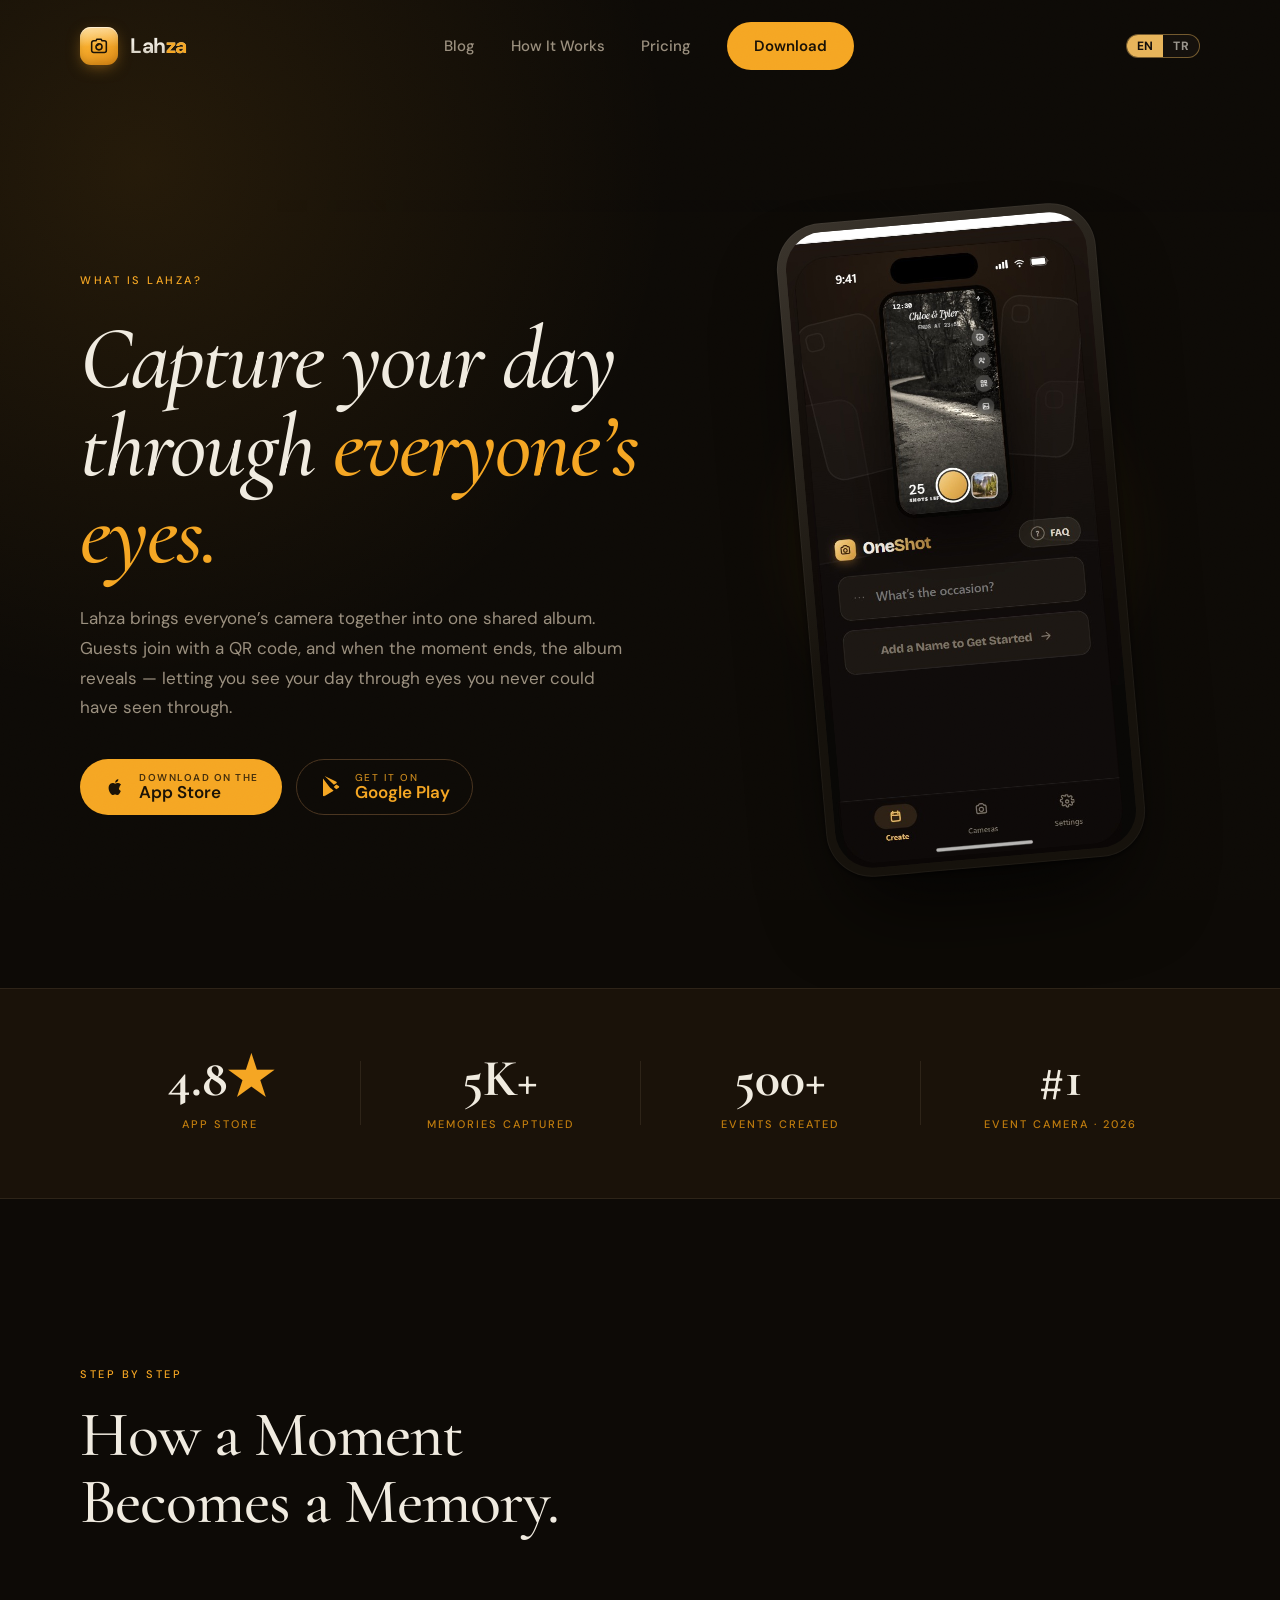
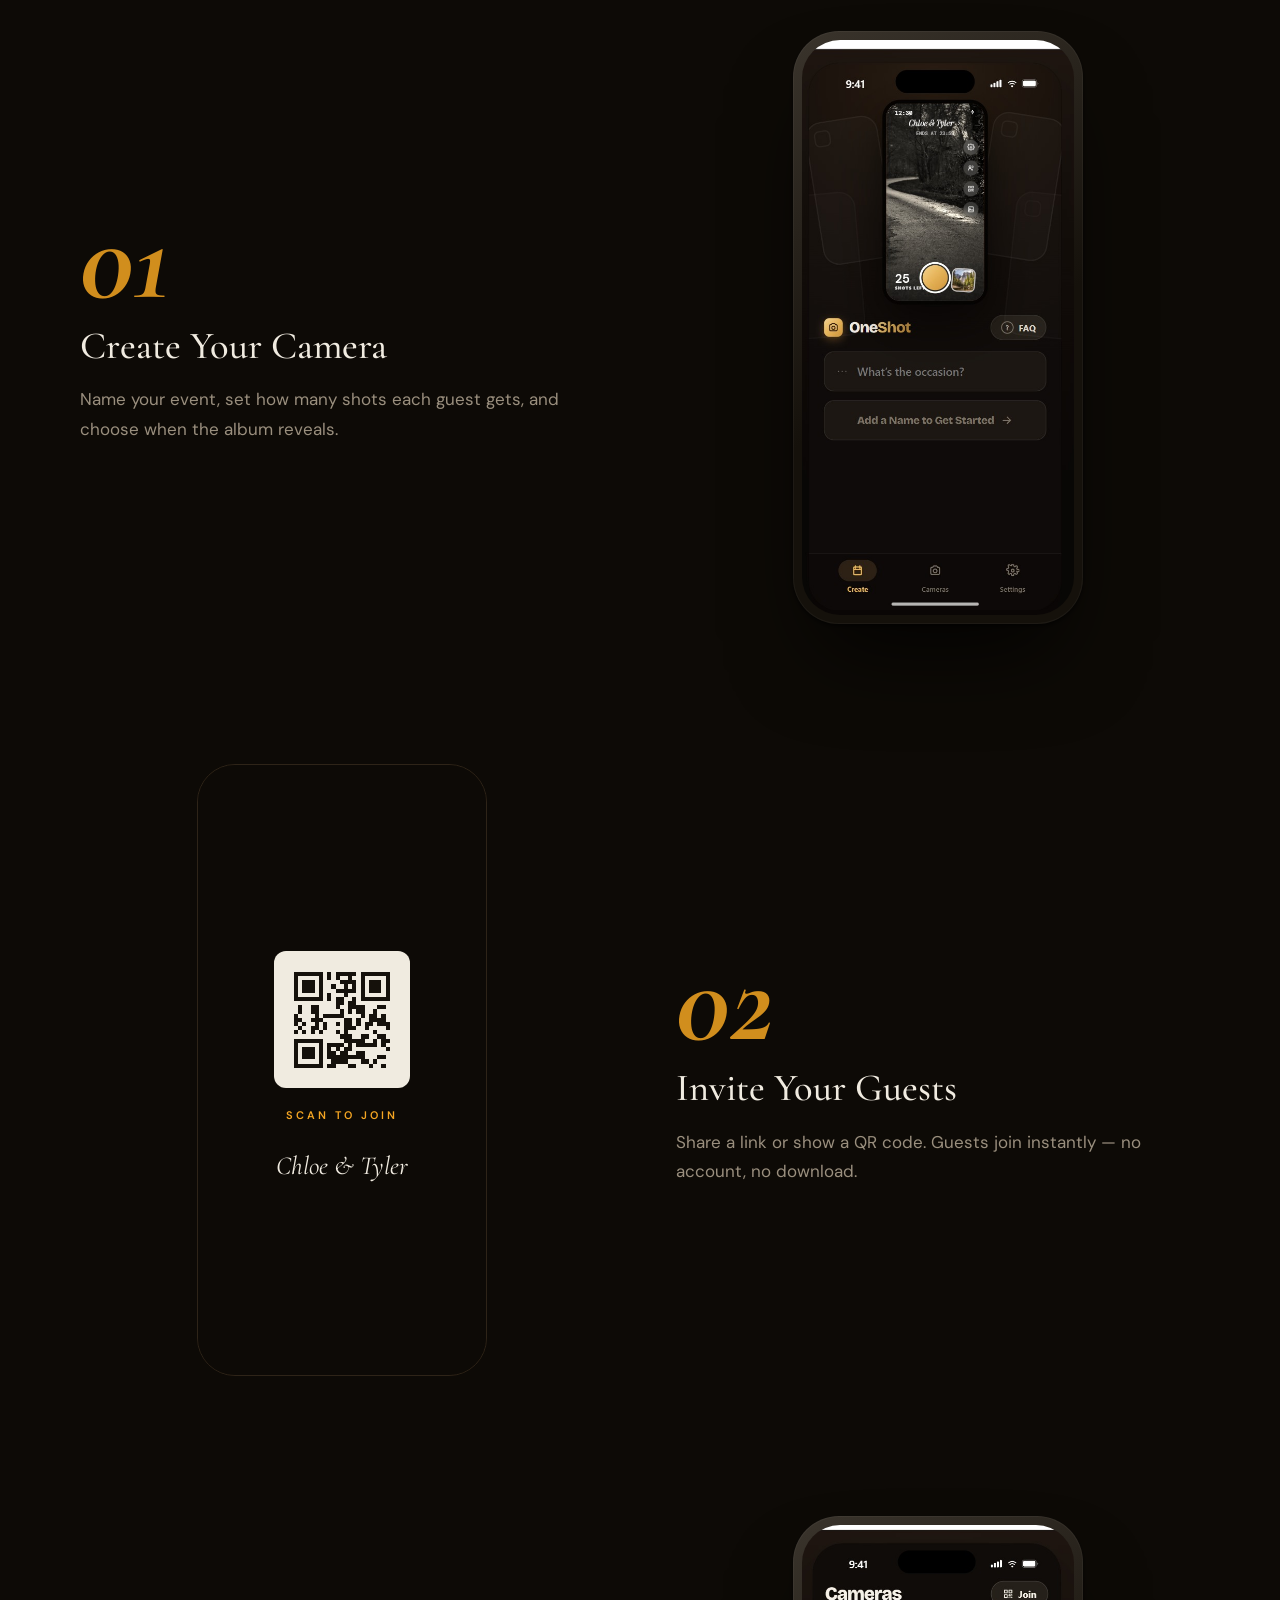
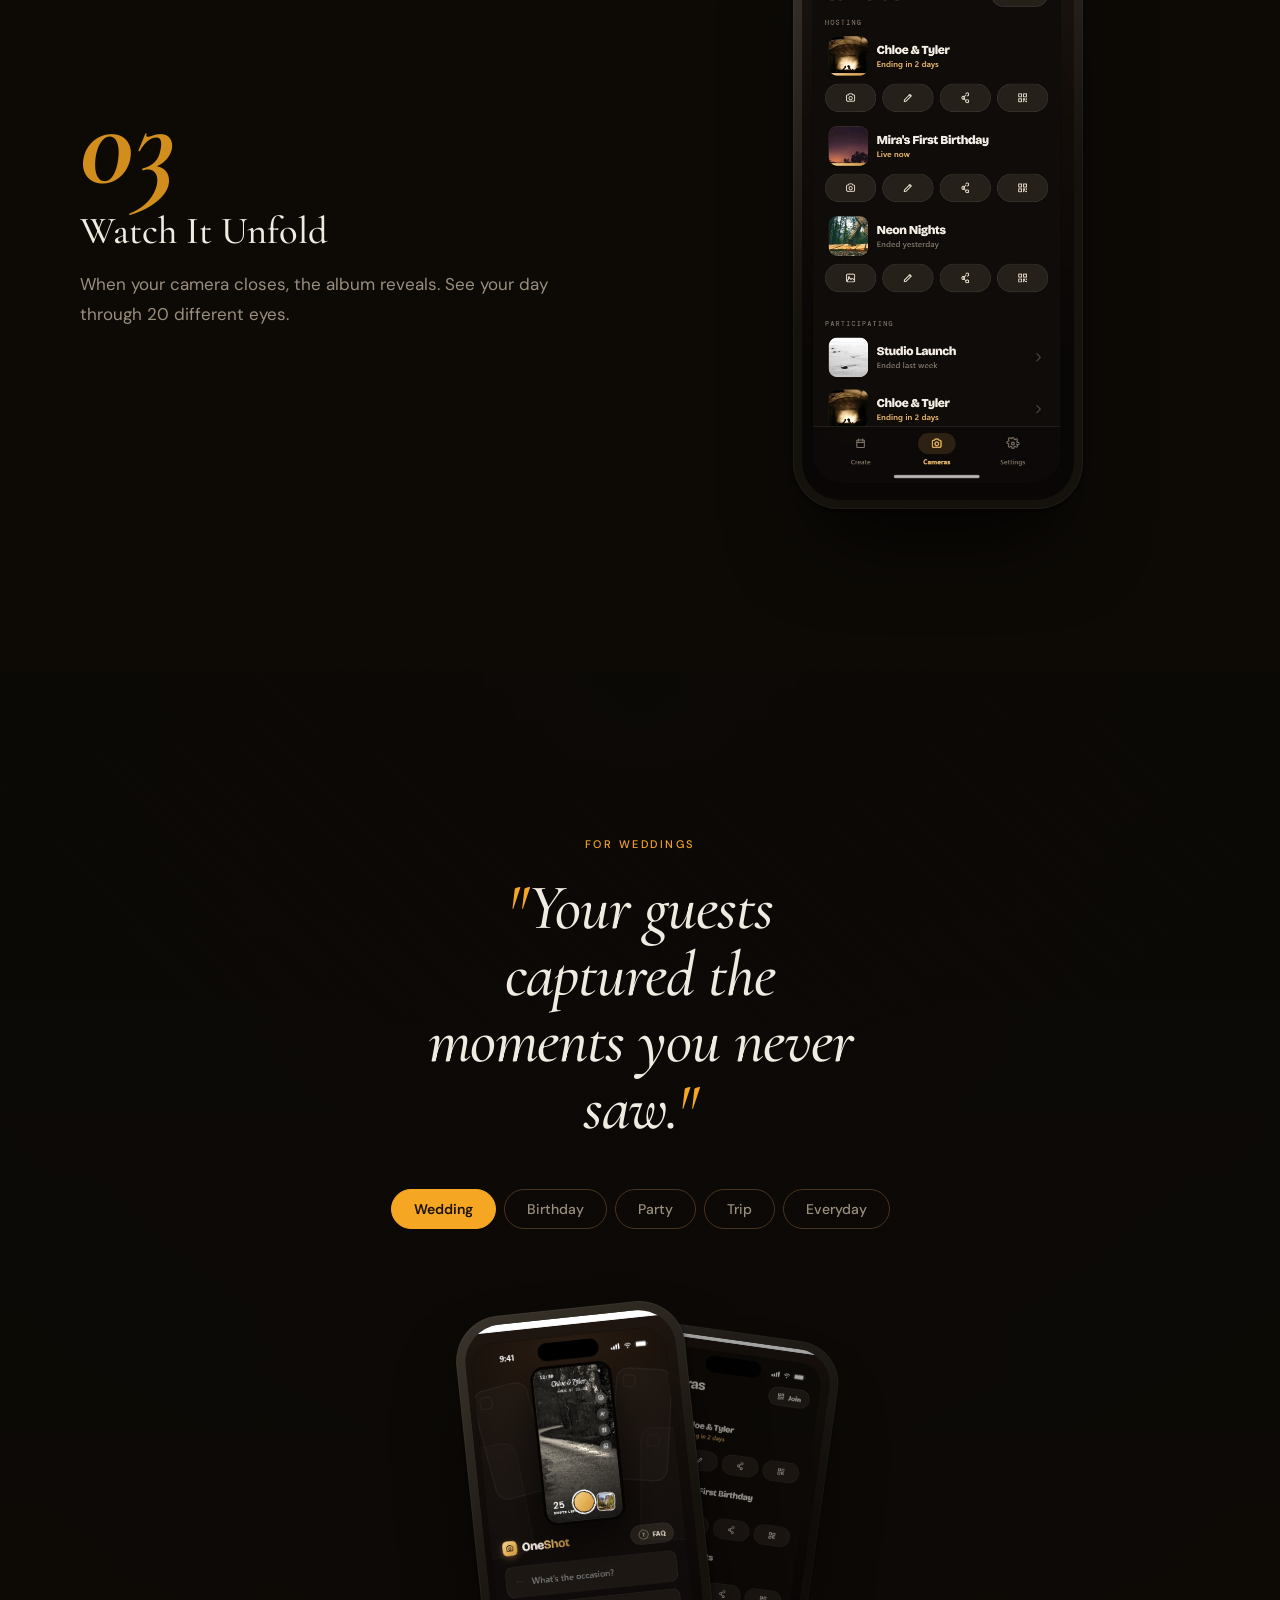
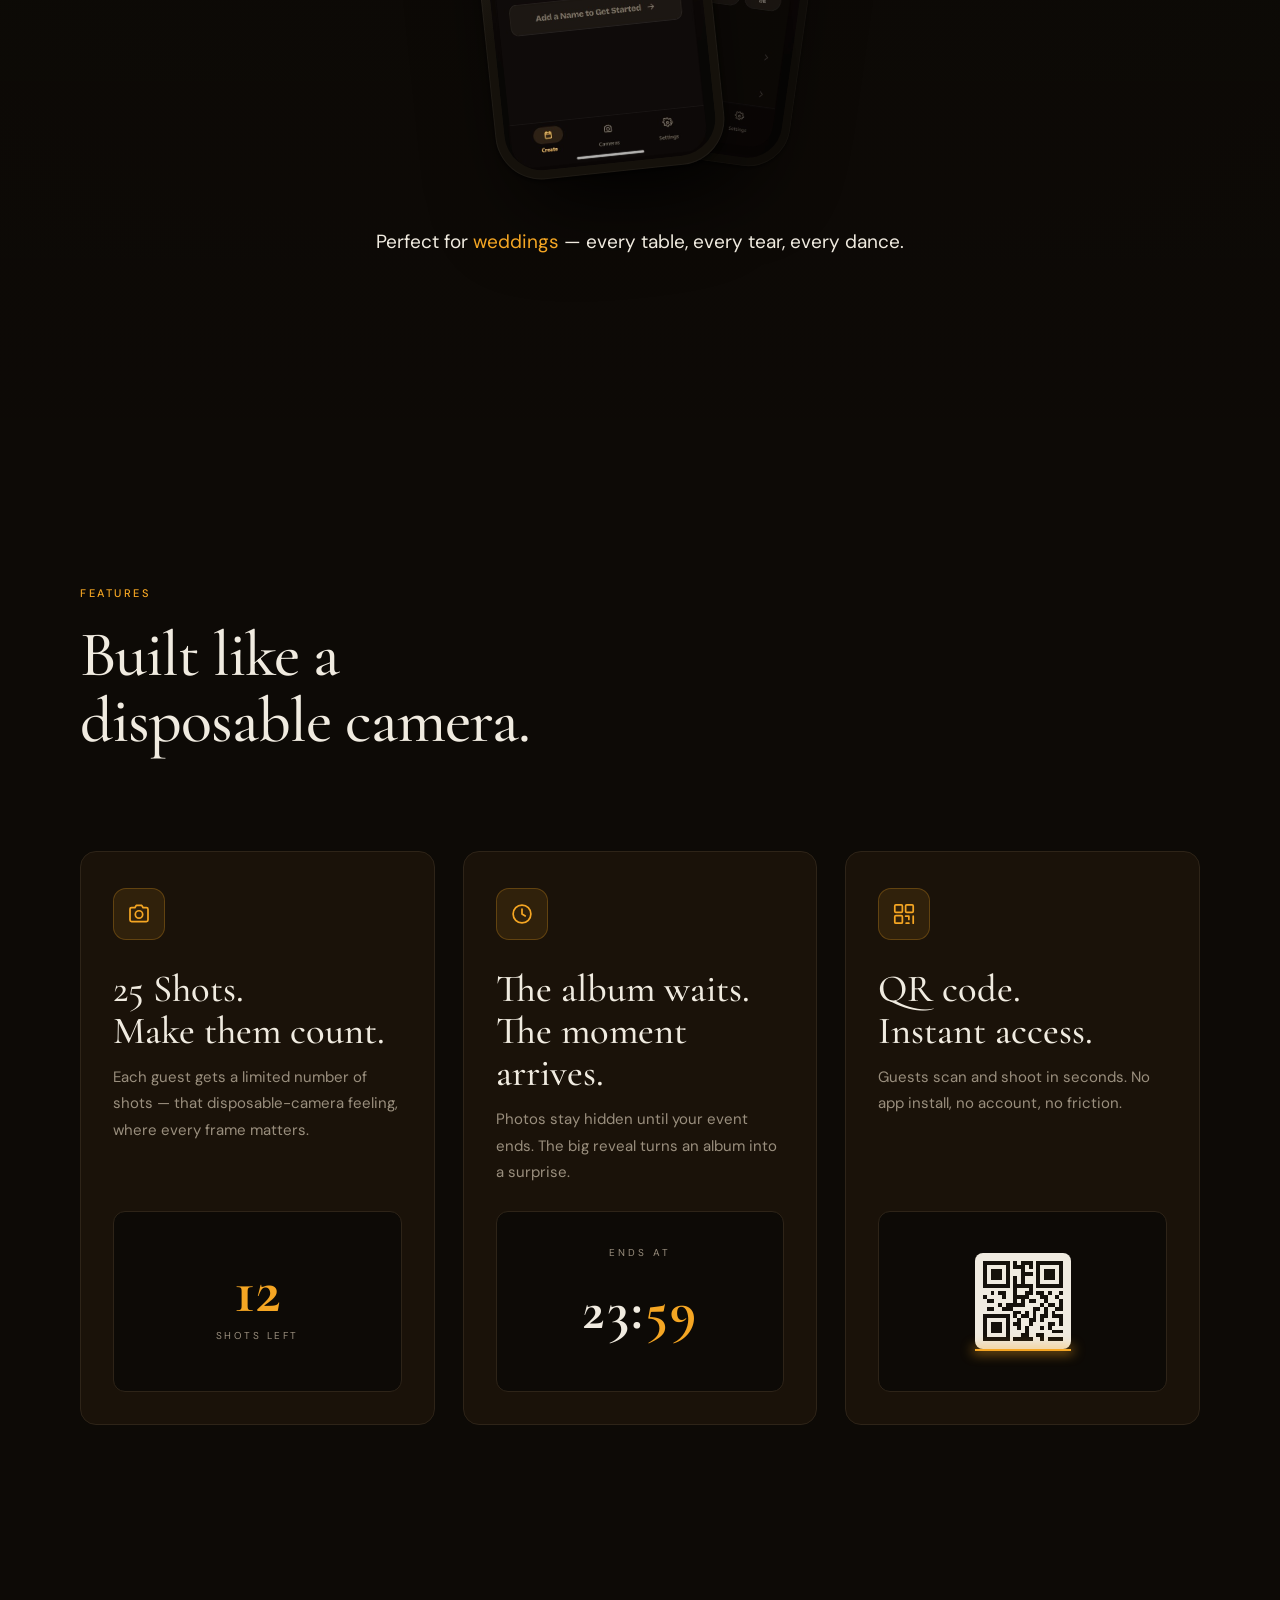
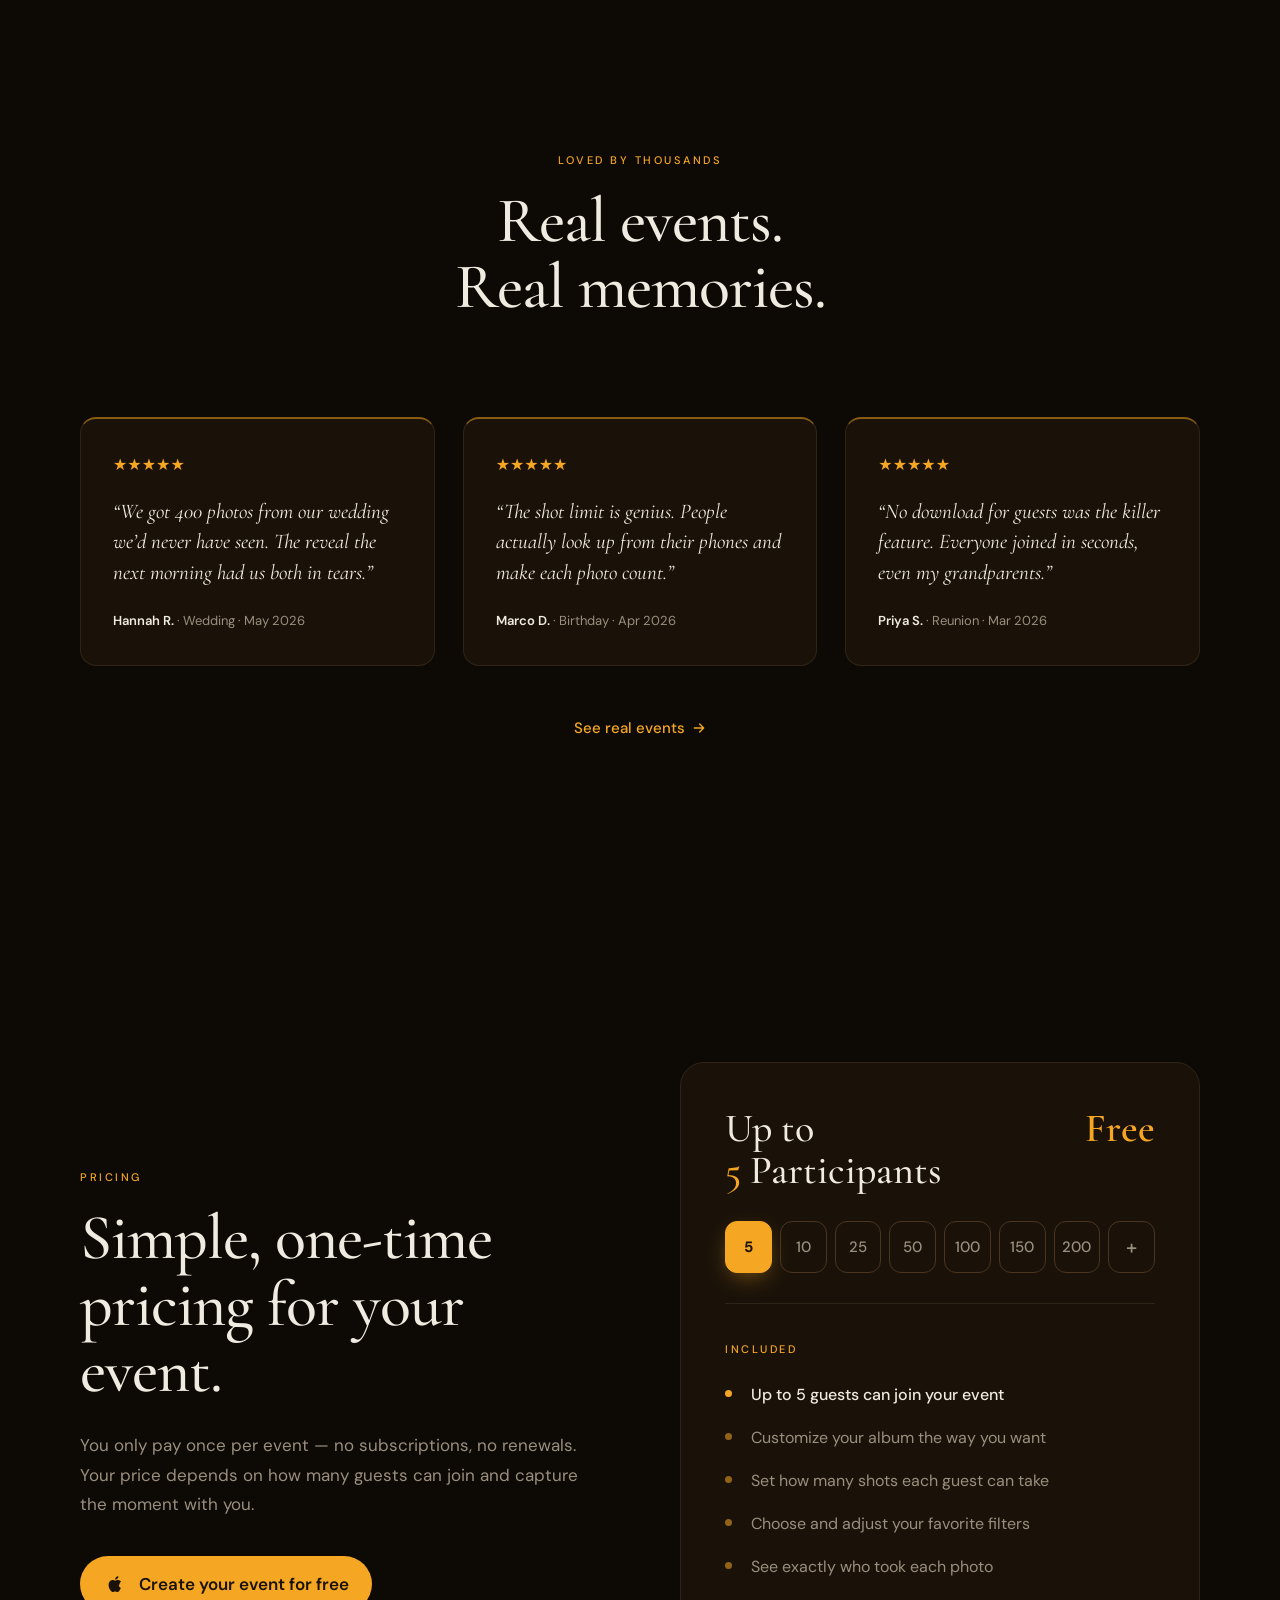
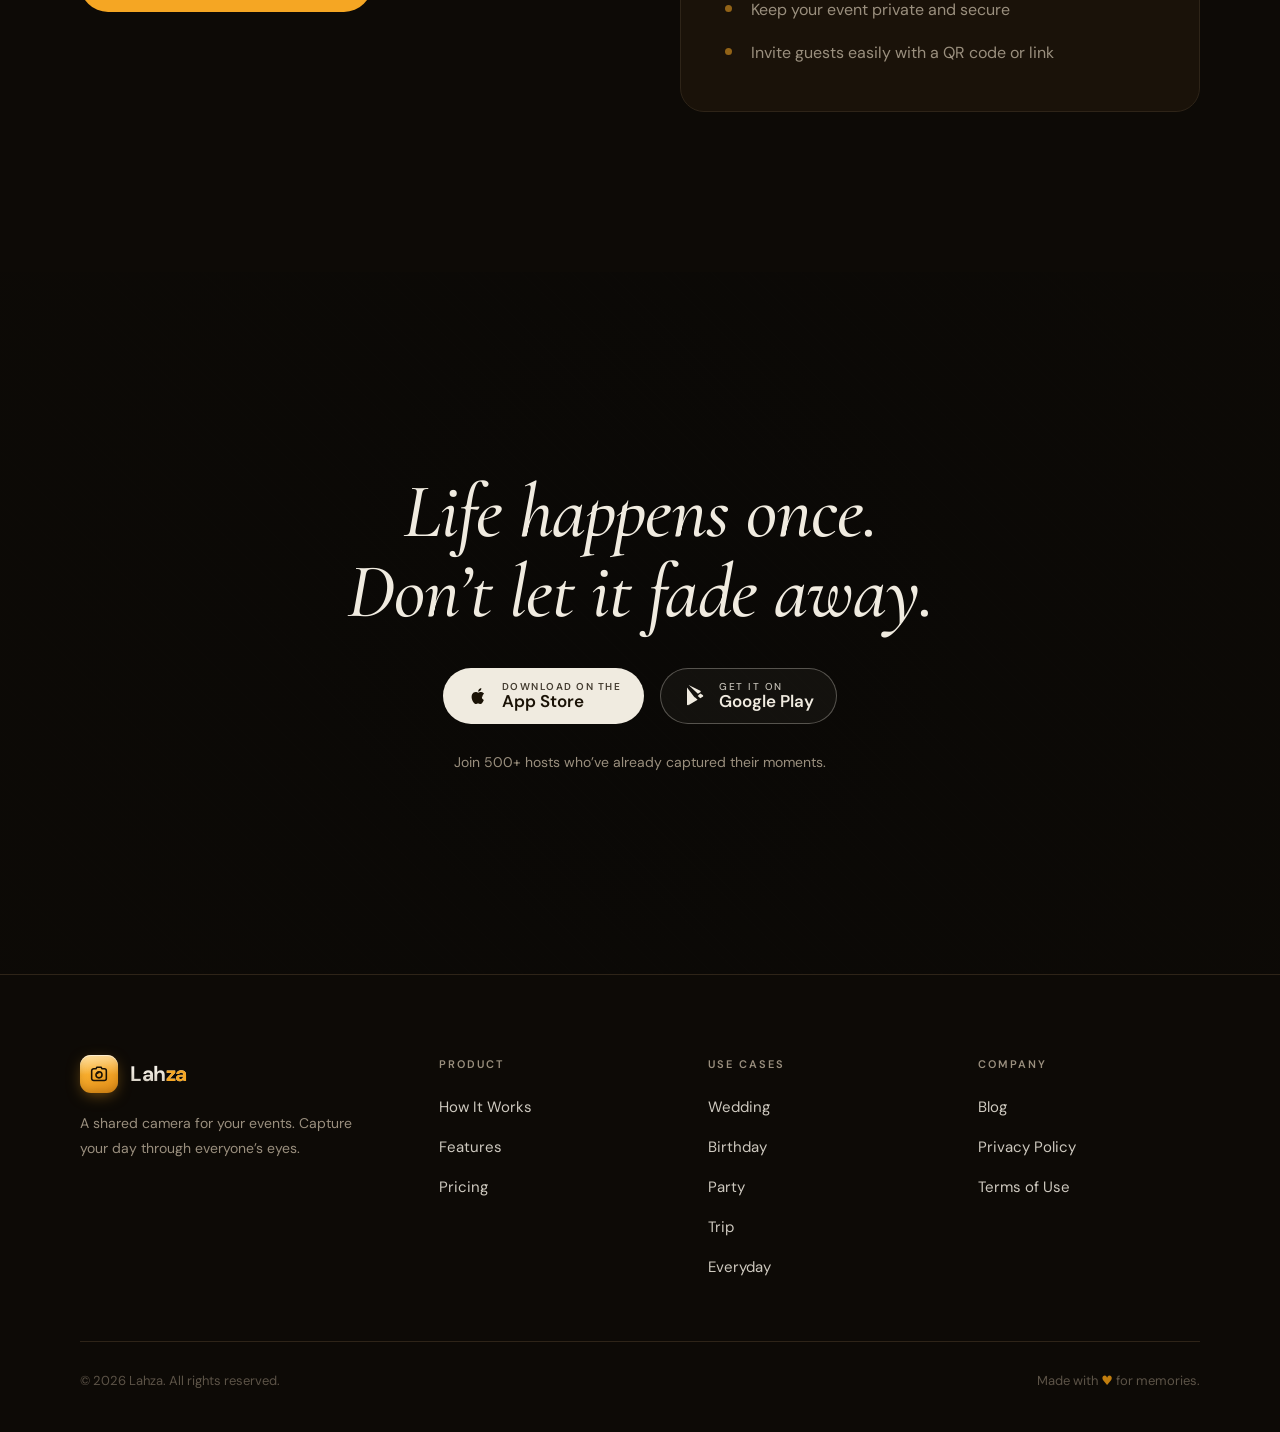
==== commit 59962ccf: "Update site copy: stats, hero, per-use-case eyebrow/quote, pricing, CTA (TR+EN) - Stats: 4.8 / 5K+ /" ====
--- a/index.html
+++ b/index.html
@@ -103,15 +103,15 @@
   <div class="wrap">
     <div class="stats-grid">
       <div class="stat reveal">
-        <div class="stat-num"><span data-count="4.9" data-decimals="1">4.9</span><span class="accent">★</span></div>
+        <div class="stat-num"><span data-count="4.8" data-decimals="1">4.8</span><span class="accent">★</span></div>
         <div class="stat-label" data-i18n="stats.appstore">App Store</div>
       </div>
       <div class="stat reveal" style="--reveal-delay:.08s">
-        <div class="stat-num"><span data-count="1" data-suffix="M+">1M+</span></div>
+        <div class="stat-num"><span data-count="5" data-suffix="K+">5K+</span></div>
         <div class="stat-label" data-i18n="stats.memories">Memories Captured</div>
       </div>
       <div class="stat reveal" style="--reveal-delay:.16s">
-        <div class="stat-num"><span data-count="50" data-suffix="K+">50K+</span></div>
+        <div class="stat-num"><span data-count="500" data-suffix="+">500+</span></div>
         <div class="stat-label" data-i18n="stats.events">Events Created</div>
       </div>
       <div class="stat reveal" style="--reveal-delay:.24s">
@@ -176,8 +176,8 @@
   <div class="ph usecases-bg" id="usecaseBg" data-label=""></div>
   <div class="wrap">
     <div style="text-align:center" class="reveal">
-      <span class=”eyebrow” data-i18n=”usecases.eyebrow”>Made for every moment</span>
-      <h2 class=”h2 italic usecases-quote”><span class=”qmark”>”</span><span data-i18n=”usecases.quote”>Your guests captured moments you never saw.</span><span class=”qmark”>”</span></h2>
+      <span class="eyebrow" id="ucEyebrow">For Weddings</span>
+      <h2 class="h2 italic usecases-quote"><span class="qmark">"</span><span id="ucQuote">Your guests captured the moments you never saw.</span><span class="qmark">"</span></h2>
     </div>
 
     <div class="tabs reveal" id="tabs">
